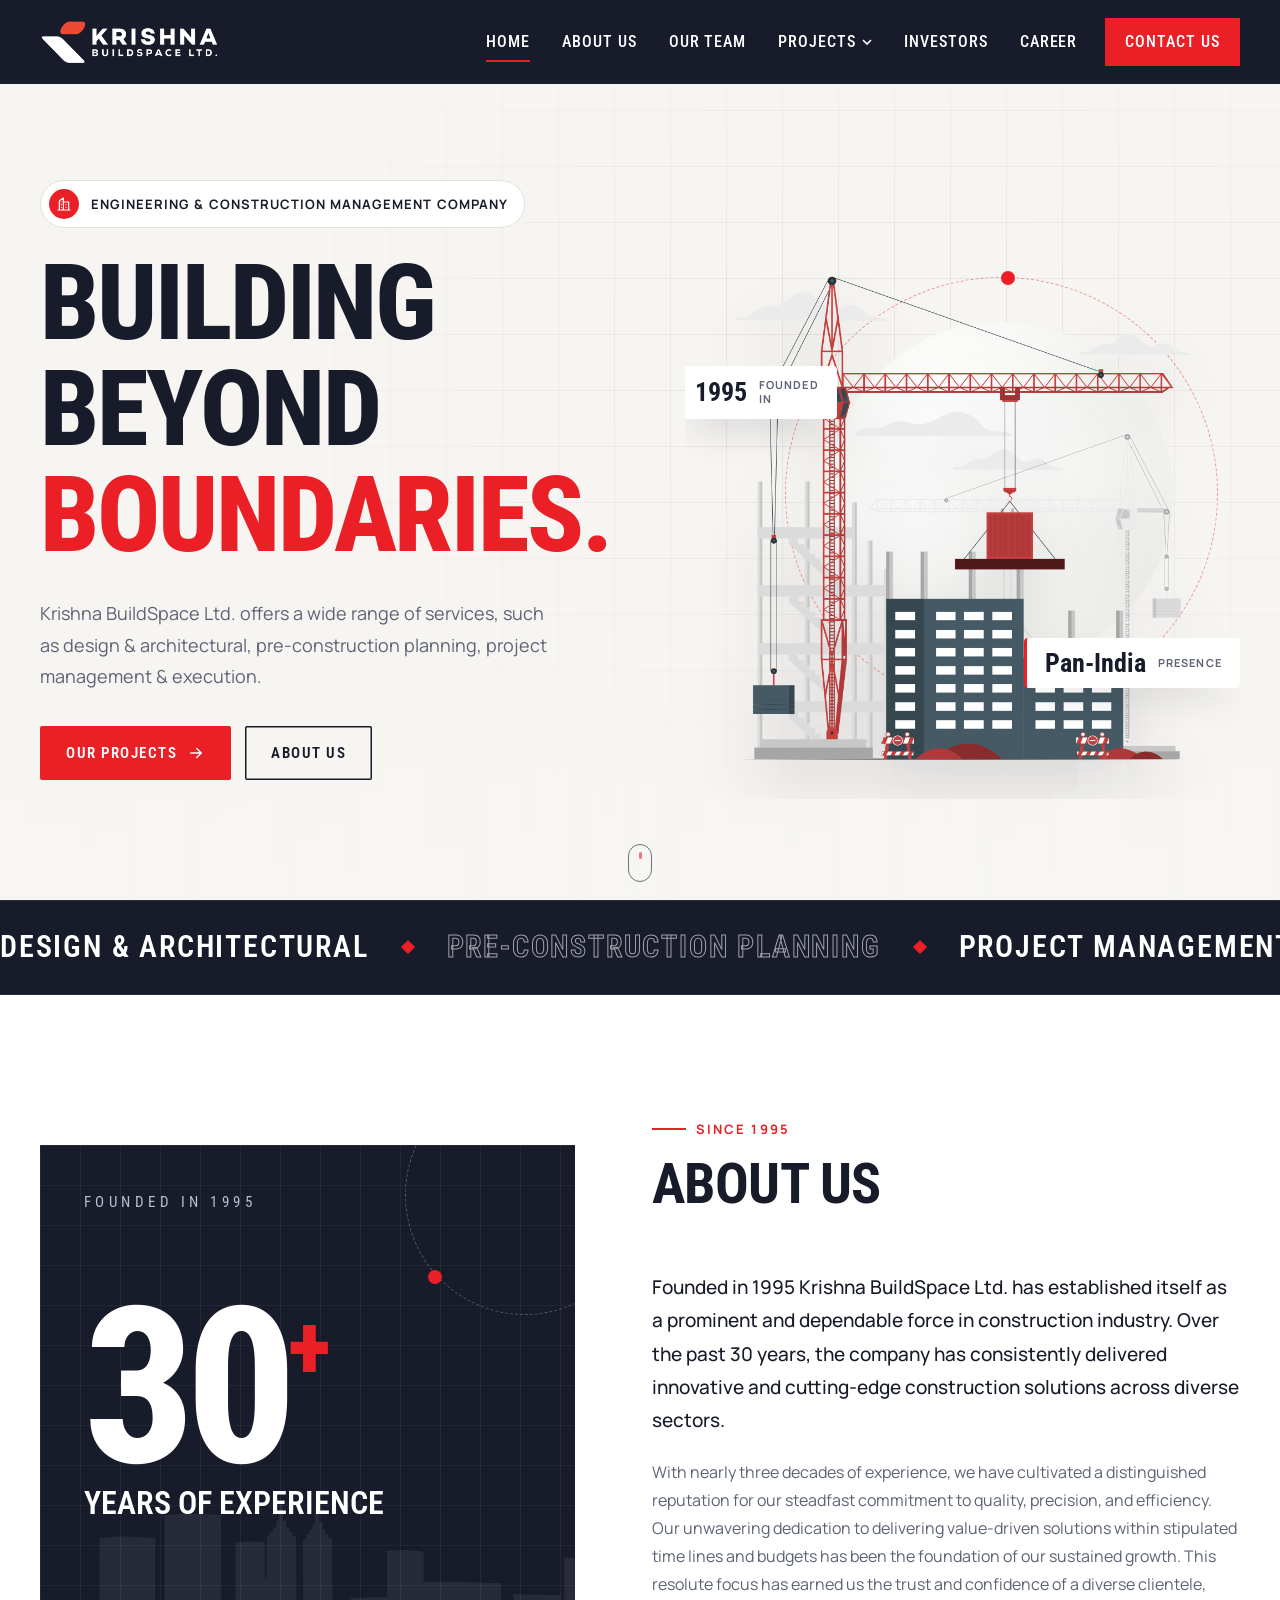
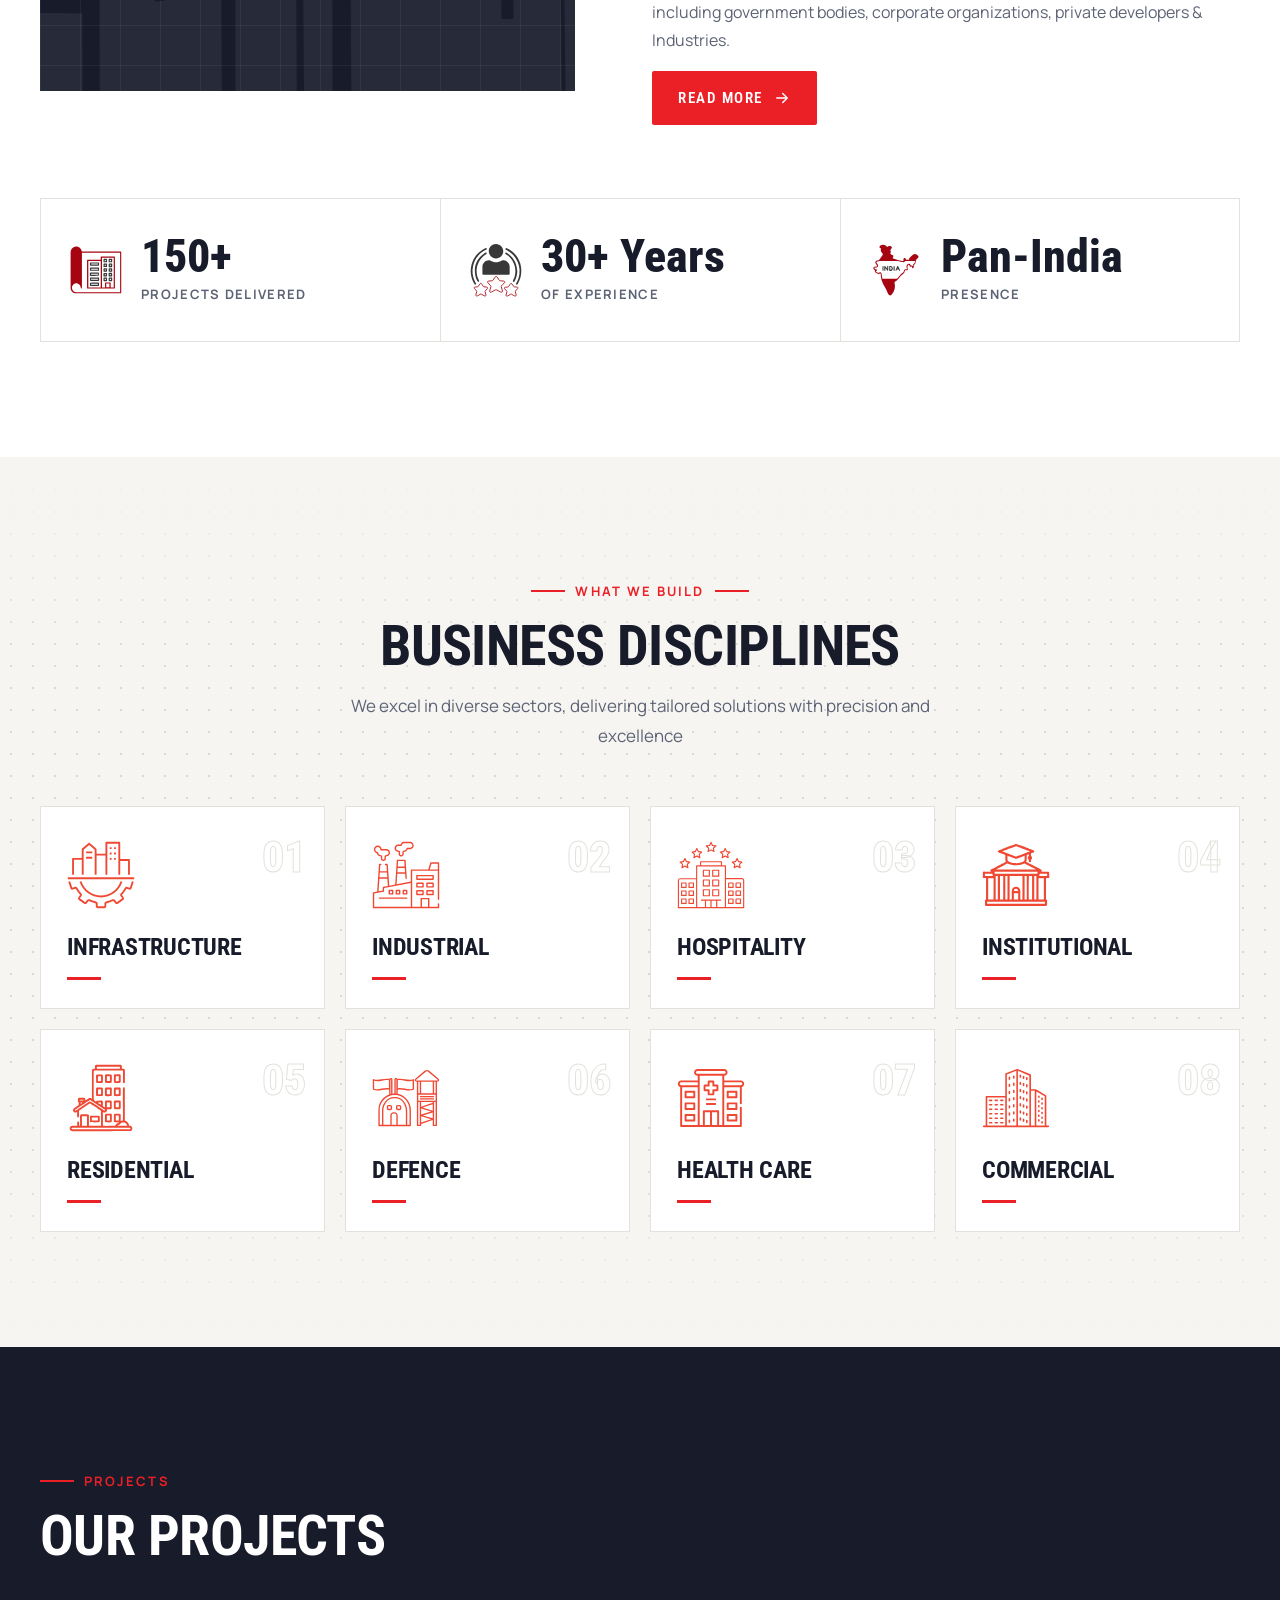
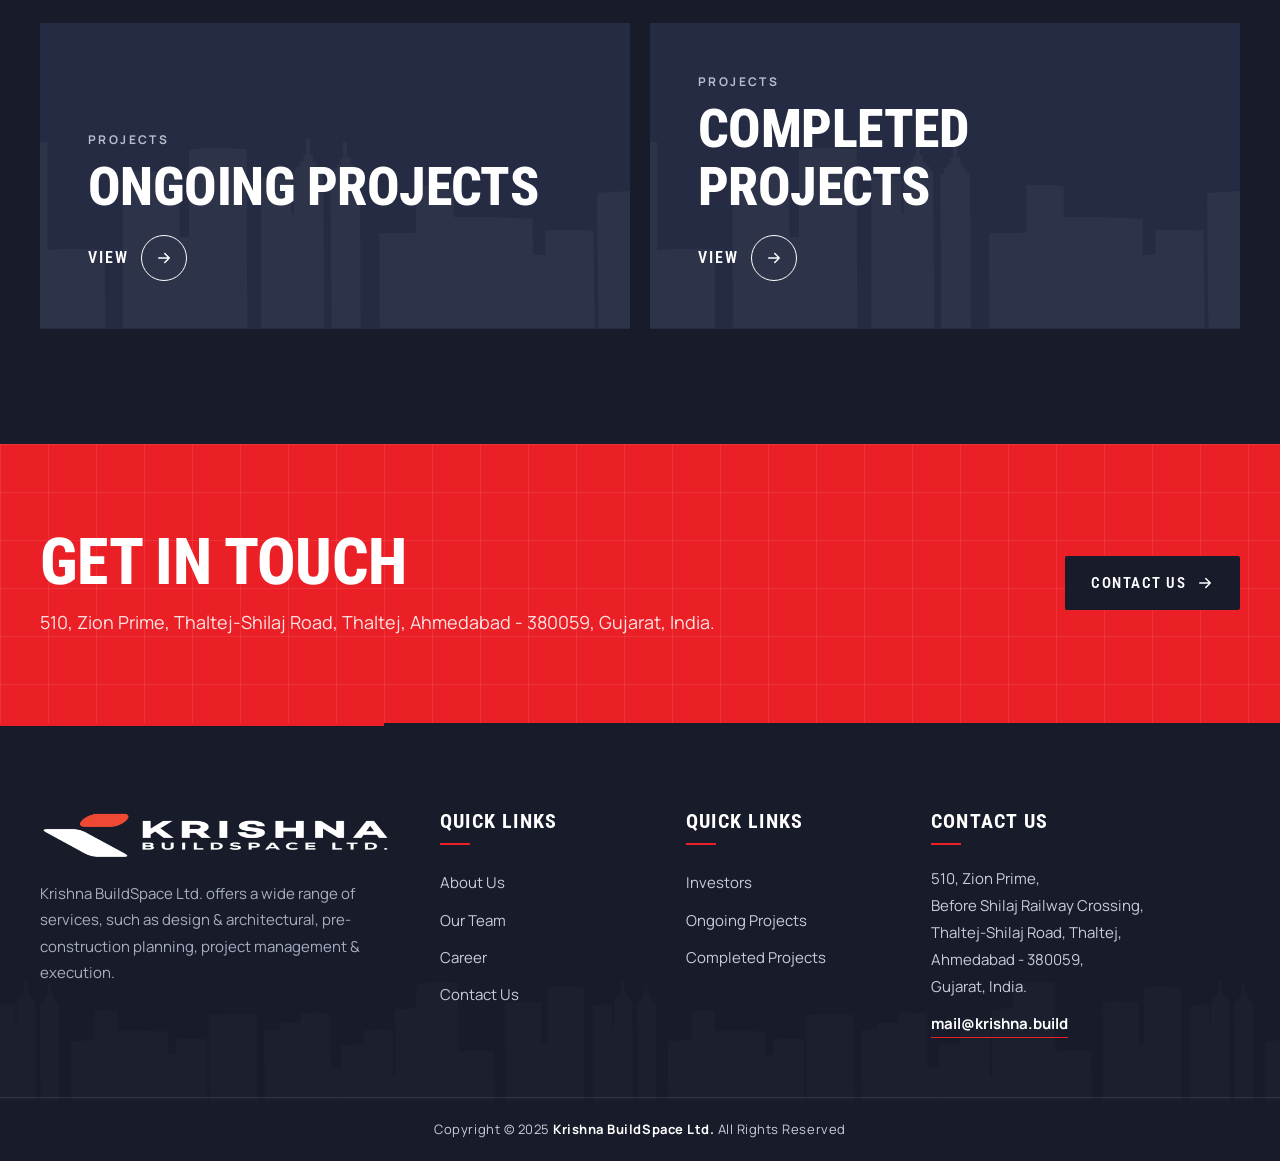
==== index.html @ 34df1fe8 "Rebuild Krishna BuildSpace site with enhanced, animated design Static rebuild of all eight pages of " ====
<!doctype html>
<html lang="en">
<head>
<meta charset="utf-8">
<meta name="viewport" content="width=device-width, initial-scale=1">
<title>Krishna BuildSpace Ltd.</title>
<meta name="author" content="Krishna BuildSpace Ltd. | Engineering &amp; Construction Management Company">
<meta name="keywords" content="Krishna BuildSpace Ltd. , Engineering &amp; Construction Management Company">
<meta name="description" content="Krishna BuildSpace Ltd. | Engineering &amp; Construction Management Company">
<meta name="robots" content="INDEX,FOLLOW">
<meta property="og:locale" content="en_US">
<meta property="og:type" content="website">
<meta property="og:title" content="Krishna BuildSpace Ltd.">
<meta property="og:description" content="Krishna BuildSpace Ltd. | Engineering &amp; Construction Management Company">
<meta property="og:site_name" content="Krishna BuildSpace Ltd.">
<meta name="theme-color" content="#171b2a">
<link rel="icon" type="image/png" href="assets/images/favicon.png">
<link rel="apple-touch-icon" href="assets/images/favicon.png">
<link rel="preconnect" href="https://fonts.googleapis.com">
<link rel="preconnect" href="https://fonts.gstatic.com" crossorigin>
<link rel="stylesheet" href="assets/css/site.css">
<noscript><style>[data-reveal]{opacity:1!important;transform:none!important;clip-path:none!important}.preloader{display:none}.hero h1 .w>span,.page-title h1 span{transform:none!important}.crumbs{opacity:1!important}.accordion-content{height:auto!important}.projects tbody tr{opacity:1!important;transform:none!important}</style></noscript>
</head>
<body>

<div class="preloader" aria-hidden="true"><div class="preloader__in"><img src="assets/images/logo-white.png" alt=""><div class="preloader__bar"><i></i></div></div></div>
<div class="page-veil" aria-hidden="true"></div>
<div class="scroll-bar" aria-hidden="true"></div>
<header class="header">
  <div class="wrap header__in">
    <a class="logo" href="index.html" aria-label="Krishna BuildSpace Ltd. — Home"><img src="assets/images/logo-white.png" alt="Krishna BuildSpace Ltd." width="351" height="90"></a>
    <nav aria-label="Main"><ul class="nav"><li class="is-active"><a href="index.html" aria-current="page">Home</a></li><li class=""><a href="about-us.html">About Us</a></li><li class=""><a href="our-team.html">Our Team</a></li><li class="has-sub"><button type="button" aria-haspopup="true">Projects <svg class="caret" viewBox="0 0 10 10" fill="none" stroke="currentColor" stroke-width="1.6" aria-hidden="true"><path d="M1 3l4 4 4-4"/></svg></button><ul class="sub"><li><a href="ongoing-projects.html">Ongoing Projects</a></li><li><a href="completed-projects.html">Completed Projects</a></li></ul></li><li class=""><a href="investors.html">Investors</a></li><li class=""><a href="career.html">Career</a></li><li class="nav-cta"><a href="contact-us.html">Contact us</a></li></ul></nav>
    <button class="burger" type="button" aria-label="Menu" aria-expanded="false"><i></i><i></i><i></i></button>
  </div>
</header>
<nav class="mobile-menu" aria-label="Mobile"><ul><li><a href="index.html" aria-current="page">Home</a></li><li><a href="about-us.html">About Us</a></li><li><a href="our-team.html">Our Team</a></li><li><a class="is-sub" href="ongoing-projects.html">Ongoing Projects</a></li><li><a class="is-sub" href="completed-projects.html">Completed Projects</a></li><li><a href="investors.html">Investors</a></li><li><a href="career.html">Career</a></li><li><a href="contact-us.html">Contact us</a></li></ul></nav>

<main>

<section class="hero">
  <div class="hero__grid" aria-hidden="true"></div>
  <div class="wrap hero__in">
    <div>
      <div class="hero__tag" data-reveal="up"><span><svg viewBox="0 0 24 24" fill="none" stroke="#fff" stroke-width="1.8" stroke-linecap="round" stroke-linejoin="round" aria-hidden="true"><path d="M3 21h18M5 21V7l6-4v18M11 9h8v12M8 9v.01M8 13v.01M8 17v.01M15 13v.01M15 17v.01"/></svg></span>Engineering &amp; Construction Management Company</div>
      <h1 data-split>Building Beyond <span class="accent">Boundaries.</span></h1>
      <p class="hero__text" data-reveal="up" style="--d:5">Krishna BuildSpace Ltd. offers a wide range of services, such as design &amp; architectural, pre-construction planning, project management &amp; execution.</p>
      <div class="hero__cta" data-reveal="up" style="--d:7">
        <a class="btn" href="ongoing-projects.html">Our Projects <svg class="arr" viewBox="0 0 24 24" fill="none" stroke="currentColor" stroke-width="2" stroke-linecap="round" stroke-linejoin="round" aria-hidden="true"><path d="M5 12h14M13 6l6 6-6 6"/></svg></a>
        <a class="btn btn--ghost" href="about-us.html">About Us</a>
      </div>
    </div>
    <div class="hero__art" data-reveal="zoom" style="--d:3">
      <div class="hero__disc" data-depth="-14" aria-hidden="true"></div>
      <div class="hero__ring" aria-hidden="true"></div>
      <img src="assets/images/img-slider.png" alt="Illustration of tower cranes constructing a building" width="2000" height="2000" data-depth="18">
      <div class="chip chip--a" data-depth="34"><b>1995</b><small>Founded<br>in</small></div>
      <div class="chip chip--b" data-depth="-26"><b>Pan-India</b><small>Presence</small></div>
    </div>
  </div>
  <div class="hero__sky" aria-hidden="true"></div>
  <span class="scroll-cue" aria-hidden="true"></span>
</section>

<div class="marquee" aria-hidden="true"><div class="marquee__track"><span>Design &amp; Architectural</span><span>Pre-Construction Planning</span><span>Project Management</span><span>Execution</span><span>Design &amp; Architectural</span><span>Pre-Construction Planning</span><span>Project Management</span><span>Execution</span><span>Design &amp; Architectural</span><span>Pre-Construction Planning</span><span>Project Management</span><span>Execution</span><span>Design &amp; Architectural</span><span>Pre-Construction Planning</span><span>Project Management</span><span>Execution</span></div></div>

<section class="sec sec--white">
  <div class="wrap">
    <div class="split">
      <div class="about-wrap" data-reveal="left">
        <div class="about-art">
          <span class="about-art__ring" aria-hidden="true"></span>
          <span class="about-art__est">Founded in 1995</span>
          <div>
            <div class="about-art__num"><span data-count="30">30</span><sup>+</sup></div>
            <div class="about-art__lbl">Years of Experience</div>
          </div>
        </div>
        <span class="about-corner" aria-hidden="true"></span>
      </div>
      <div>
        <div class="sec-head" data-reveal="up"><span class="eyebrow">Since 1995</span><h2 class="title">About Us</h2></div>
        <p class="lead" data-reveal="up">Founded in 1995 Krishna BuildSpace Ltd. has established itself as a prominent and dependable force in construction industry. Over the past 30 years, the company has consistently delivered innovative and cutting-edge construction solutions across diverse sectors.</p>
        <p data-reveal="up" style="--d:1">With nearly three decades of experience, we have cultivated a distinguished reputation for our steadfast commitment to quality, precision, and efficiency. Our unwavering dedication to delivering value-driven solutions within stipulated time lines and budgets has been the foundation of our sustained growth. This resolute focus has earned us the trust and confidence of a diverse clientele, including government bodies, corporate organizations, private developers &amp; Industries.</p>
        <div data-reveal="up" style="--d:2"><a class="btn" href="about-us.html">Read More <svg class="arr" viewBox="0 0 24 24" fill="none" stroke="currentColor" stroke-width="2" stroke-linecap="round" stroke-linejoin="round" aria-hidden="true"><path d="M5 12h14M13 6l6 6-6 6"/></svg></a></div>
      </div>
    </div>
    <div class="stats stats--3" data-stagger="up">
      <div class="stat"><img src="assets/images/icons/blueprint.svg" alt="" width="54" height="54"><div><b><span data-count="150">150</span>+</b><span>Projects Delivered</span></div></div>
      <div class="stat"><img src="assets/images/icons/experience.svg" alt="" width="54" height="54"><div><b><span data-count="30">30</span>+ Years</b><span>of Experience</span></div></div>
      <div class="stat"><img src="assets/images/icons/pan-india.svg" alt="" width="54" height="54"><div><b>Pan-India</b><span>Presence</span></div></div>
    </div>
  </div>
</section>

<section class="sec sec--dots">
  <div class="wrap">
    <div class="sec-head centered" data-reveal="up"><span class="eyebrow">What We Build</span><h2 class="title">Business Disciplines</h2><p class="subtitle">We excel in diverse sectors, delivering tailored solutions with precision and excellence</p></div>
    <div class="cards" data-stagger="up"><article class="card" data-tilt><span class="card__num">01</span><img class="card__icon" src="assets/images/icons/infrastructure.svg" alt="" width="68" height="68"><h3>Infrastructure</h3><span class="card__bar"></span></article><article class="card" data-tilt><span class="card__num">02</span><img class="card__icon" src="assets/images/icons/industrial.svg" alt="" width="68" height="68"><h3>Industrial</h3><span class="card__bar"></span></article><article class="card" data-tilt><span class="card__num">03</span><img class="card__icon" src="assets/images/icons/hospitality.svg" alt="" width="68" height="68"><h3>Hospitality</h3><span class="card__bar"></span></article><article class="card" data-tilt><span class="card__num">04</span><img class="card__icon" src="assets/images/icons/institutional.svg" alt="" width="68" height="68"><h3>Institutional</h3><span class="card__bar"></span></article><article class="card" data-tilt><span class="card__num">05</span><img class="card__icon" src="assets/images/icons/residential.svg" alt="" width="68" height="68"><h3>Residential</h3><span class="card__bar"></span></article><article class="card" data-tilt><span class="card__num">06</span><img class="card__icon" src="assets/images/icons/defense.svg" alt="" width="68" height="68"><h3>Defence</h3><span class="card__bar"></span></article><article class="card" data-tilt><span class="card__num">07</span><img class="card__icon" src="assets/images/icons/healthcare.svg" alt="" width="68" height="68"><h3>Health Care</h3><span class="card__bar"></span></article><article class="card" data-tilt><span class="card__num">08</span><img class="card__icon" src="assets/images/icons/commercial.svg" alt="" width="68" height="68"><h3>Commercial</h3><span class="card__bar"></span></article></div>
  </div>
</section>

<section class="sec sec--navy">
  <div class="wrap">
    <div class="sec-head" data-reveal="up"><span class="eyebrow">Projects</span><h2 class="title">Our Projects</h2></div>
    <div class="panels" data-stagger="up">
      <a class="panel" href="ongoing-projects.html"><small>Projects</small><h3>Ongoing Projects</h3><span class="panel__go">View <i><svg class="arr" viewBox="0 0 24 24" fill="none" stroke="currentColor" stroke-width="2" stroke-linecap="round" stroke-linejoin="round" aria-hidden="true"><path d="M5 12h14M13 6l6 6-6 6"/></svg></i></span></a>
      <a class="panel" href="completed-projects.html"><small>Projects</small><h3>Completed Projects</h3><span class="panel__go">View <i><svg class="arr" viewBox="0 0 24 24" fill="none" stroke="currentColor" stroke-width="2" stroke-linecap="round" stroke-linejoin="round" aria-hidden="true"><path d="M5 12h14M13 6l6 6-6 6"/></svg></i></span></a>
    </div>
  </div>
</section>

<section class="cta">
  <div class="wrap cta__in">
    <div data-reveal="left"><h2>Get in touch</h2><p>510, Zion Prime, Thaltej-Shilaj Road, Thaltej, Ahmedabad - 380059, Gujarat, India.</p></div>
    <div data-reveal="right"><a class="btn btn--light" href="contact-us.html">Contact us <svg class="arr" viewBox="0 0 24 24" fill="none" stroke="currentColor" stroke-width="2" stroke-linecap="round" stroke-linejoin="round" aria-hidden="true"><path d="M5 12h14M13 6l6 6-6 6"/></svg></a></div>
  </div>
</section>

</main>

<footer class="footer">
  <div class="footer__sky" aria-hidden="true"></div>
  <div class="wrap footer__in" data-stagger="up">
    <div>
      <img src="assets/images/logo-white.png" alt="Krishna BuildSpace Ltd." width="351" height="90">
      <p>Krishna BuildSpace Ltd. offers a wide range of services, such as design &amp; architectural, pre-construction planning, project management &amp; execution.</p>
    </div>
    <div>
      <h4>Quick Links</h4>
      <ul>
        <li><a href="about-us.html">About Us</a></li>
        <li><a href="our-team.html">Our Team</a></li>
        <li><a href="career.html">Career</a></li>
        <li><a href="contact-us.html">Contact Us</a></li>
      </ul>
    </div>
    <div>
      <h4>Quick Links</h4>
      <ul>
        <li><a href="investors.html">Investors</a></li>
        <li><a href="ongoing-projects.html">Ongoing Projects</a></li>
        <li><a href="completed-projects.html">Completed Projects</a></li>
      </ul>
    </div>
    <div>
      <h4>Contact Us</h4>
      <address>
        510, Zion Prime,<br>Before Shilaj Railway Crossing,<br>Thaltej-Shilaj Road, Thaltej,<br>Ahmedabad - 380059,<br>Gujarat, India.<br>
        <a href="mailto:mail@krishna.build">mail@krishna.build</a>
      </address>
    </div>
  </div>
  <div class="footer__bar"><div class="wrap">Copyright &copy; 2025 <b>Krishna BuildSpace Ltd.</b> All Rights Reserved</div></div>
</footer>
<button class="to-top" type="button" aria-label="Back to top">
  <svg class="ring" viewBox="0 0 50 50" aria-hidden="true"><circle cx="25" cy="25" r="23"/></svg>
  <svg class="ar" viewBox="0 0 24 24" fill="none" stroke="currentColor" stroke-width="2.2" stroke-linecap="round" stroke-linejoin="round" aria-hidden="true"><path d="M12 19V5M6 11l6-6 6 6"/></svg>
</button>
<script src="assets/js/site.js"></script>

</body>
</html>
---- assets/css/site.css ----
/* Krishna BuildSpace Ltd. — enhanced & animated site styles */
@import url("https://fonts.googleapis.com/css2?family=Manrope:wght@300..800&family=Roboto+Condensed:wght@400..800&display=swap");

:root {
  --red: #eb2027;
  --red-dark: #c8151b;
  --navy: #171b2a;
  --navy-2: #242b42;
  --paper: #f6f5f2;
  --white: #ffffff;
  --ink: #171b2a;
  --muted: #5d6375;
  --line: #e3e1db;
  --font-main: "Manrope", system-ui, sans-serif;
  --font-heading: "Roboto Condensed", "Arial Narrow", sans-serif;
  --ease: cubic-bezier(.2, .7, .1, 1);
  --wrap: 1200px;
  --header-h: 84px;
}

*, *::before, *::after { box-sizing: border-box; }
html { scroll-behavior: smooth; -webkit-text-size-adjust: 100%; }
body {
  margin: 0;
  font-family: var(--font-main);
  font-size: 16px;
  line-height: 1.75;
  color: var(--ink);
  background: var(--paper);
  overflow-x: hidden;
  -webkit-font-smoothing: antialiased;
}
img { max-width: 100%; height: auto; display: block; }
a { color: inherit; text-decoration: none; }
p { margin: 0 0 1.1em; color: var(--muted); }
h1, h2, h3, h4, h5 { font-family: var(--font-heading); line-height: 1.08; margin: 0; color: var(--ink); letter-spacing: -.01em; }
button { font: inherit; cursor: pointer; }
::selection { background: var(--red); color: #fff; }
:focus-visible { outline: 2px solid var(--red); outline-offset: 3px; }

.wrap { width: min(var(--wrap), 100% - 40px); margin-inline: auto; }
.sec { padding: clamp(64px, 9vw, 120px) 0; position: relative; }
.sec--white { background: var(--white); }
.sec--navy { background: var(--navy); color: #fff; }
.sec--navy h2, .sec--navy h3, .sec--navy h4 { color: #fff; }
.sec--navy p { color: #b9bed0; }
.sec--dots::before {
  content: ""; position: absolute; inset: 0; pointer-events: none;
  background-image: radial-gradient(rgba(23, 27, 42, .13) 1px, transparent 1.4px);
  background-size: 22px 22px;
  mask-image: linear-gradient(180deg, transparent, #000 25%, #000 75%, transparent);
  -webkit-mask-image: linear-gradient(180deg, transparent, #000 25%, #000 75%, transparent);
}
.sec > .wrap { position: relative; }

/* ---------- Titles ---------- */
.eyebrow {
  display: inline-flex; align-items: center; gap: 10px;
  font-size: 13px; font-weight: 700; letter-spacing: .16em; text-transform: uppercase; color: var(--red);
  margin-bottom: 14px;
}
.eyebrow::before { content: ""; width: 34px; height: 2px; background: var(--red); transform-origin: left; }
.is-in .eyebrow::before, .eyebrow.is-in::before { animation: grow-x .9s var(--ease) both; }
.title { font-size: clamp(34px, 4.6vw, 56px); font-weight: 700; text-transform: uppercase; }
.title em { font-style: normal; color: var(--red); }
.subtitle { max-width: 620px; font-size: 17px; margin-top: 14px; }
.sec-head { margin-bottom: clamp(32px, 5vw, 56px); }
.sec-head.centered { text-align: center; }
.sec-head.centered .subtitle { margin-inline: auto; }
.sec-head.centered .eyebrow::after { content: ""; width: 34px; height: 2px; background: var(--red); }

/* ---------- Buttons ---------- */
.btn, .theme-btn {
  --bg: var(--red); --fg: #fff;
  position: relative; display: inline-flex; align-items: center; gap: 10px;
  padding: 14px 26px; border: 0; border-radius: 2px;
  background: var(--bg); color: var(--fg);
  font-family: var(--font-heading); font-size: 15px; font-weight: 600; letter-spacing: .1em; text-transform: uppercase;
  overflow: hidden; isolation: isolate;
  transition: transform .35s var(--ease), box-shadow .35s var(--ease);
  will-change: transform;
}
.btn::before, .theme-btn::before {
  content: ""; position: absolute; inset: 0; z-index: -1; background: var(--navy);
  transform: translateY(101%); transition: transform .45s var(--ease);
}
.btn:hover::before, .theme-btn:hover::before { transform: translateY(0); }
.btn:hover, .theme-btn:hover { box-shadow: 0 14px 30px -14px rgba(23, 27, 42, .6); }
.btn .arr { width: 18px; height: 18px; transition: transform .35s var(--ease); }
.btn:hover .arr { transform: translateX(5px); }
.btn--ghost { --bg: transparent; --fg: var(--navy); box-shadow: inset 0 0 0 1.5px var(--navy); }
.btn--ghost:hover { color: #fff; }
.btn--light::before { background: #fff; }
.btn--light:hover { color: var(--navy); }
.btn[disabled] { opacity: .6; pointer-events: none; }

/* ---------- Preloader ---------- */
.preloader {
  position: fixed; inset: 0; z-index: 200; background: var(--navy);
  display: grid; place-items: center; transition: transform .8s var(--ease) .1s, visibility 0s 1s;
}
.preloader__in { text-align: center; }
.preloader img { width: 220px; margin: 0 auto 22px; animation: fade-up .7s var(--ease) both; }
.preloader__bar { width: 220px; height: 2px; background: rgba(255, 255, 255, .15); overflow: hidden; }
.preloader__bar i { display: block; height: 100%; background: var(--red); transform-origin: left; animation: load 1s var(--ease) both; }
.is-loaded .preloader { transform: translateY(-100%); visibility: hidden; }
@keyframes load { from { transform: scaleX(0); } to { transform: scaleX(1); } }

/* page leave */
.page-veil { position: fixed; inset: 0; z-index: 190; background: var(--navy); transform: translateY(100%); pointer-events: none; visibility: hidden; }
.is-leaving .page-veil { visibility: visible; transform: translateY(0); transition: transform .45s var(--ease); }

/* ---------- Header ---------- */
.scroll-bar { position: fixed; top: 0; left: 0; right: 0; height: 3px; z-index: 120; background: var(--red); transform: scaleX(0); transform-origin: left; }
.header {
  position: fixed; top: 0; left: 0; right: 0; z-index: 100; height: var(--header-h);
  background: var(--navy); color: #fff;
  transition: height .4s var(--ease), box-shadow .4s, background .4s;
}
.header.is-stuck { height: 66px; background: rgba(23, 27, 42, .92); backdrop-filter: blur(12px); -webkit-backdrop-filter: blur(12px); box-shadow: 0 12px 40px -18px rgba(0, 0, 0, .6); }
.header__in { height: 100%; display: flex; align-items: center; justify-content: space-between; gap: 24px; }
.logo img { height: 46px; width: auto; transition: height .4s var(--ease); }
.header.is-stuck .logo img { height: 38px; }
.nav { display: flex; align-items: center; gap: 4px; list-style: none; margin: 0; padding: 0; }
.nav > li { position: relative; }
.nav a, .nav button {
  display: flex; align-items: center; gap: 6px; padding: 10px 14px; background: none; border: 0; color: #fff;
  font-family: var(--font-heading); font-size: 16px; font-weight: 500; letter-spacing: .06em; text-transform: uppercase;
  position: relative;
}
.nav > li > a::after, .nav > li > button::after {
  content: ""; position: absolute; left: 14px; right: 14px; bottom: 4px; height: 2px; background: var(--red);
  transform: scaleX(0); transform-origin: right; transition: transform .4s var(--ease);
}
.nav > li > a:hover::after, .nav > li > button:hover::after, .nav > li.is-active > a::after, .nav > li.is-active > button::after, .nav > li:focus-within > button::after { transform: scaleX(1); transform-origin: left; }
.nav .caret { width: 10px; height: 10px; transition: transform .3s; }
.nav li:hover .caret { transform: rotate(180deg); }
.nav .sub {
  position: absolute; top: 100%; left: 0; min-width: 230px; list-style: none; margin: 0; padding: 8px;
  background: #fff; border-top: 3px solid var(--red); box-shadow: 0 24px 50px -20px rgba(0, 0, 0, .35);
  opacity: 0; visibility: hidden; transform: translateY(12px); transition: all .35s var(--ease);
}
.nav li:hover > .sub, .nav li:focus-within > .sub { opacity: 1; visibility: visible; transform: none; }
.nav .sub a { color: var(--navy); padding: 10px 14px; transition: background .25s, color .25s, padding .25s; }
.nav .sub a:hover { background: var(--paper); color: var(--red); padding-left: 20px; }
.nav .nav-cta > a { background: var(--red); margin-left: 10px; padding: 10px 20px; transition: background .3s; }
.nav .nav-cta > a::after { display: none; }
.nav .nav-cta > a:hover { background: #fff; color: var(--navy); }
.burger { display: none; width: 44px; height: 44px; background: none; border: 0; position: relative; }
.burger i { position: absolute; left: 10px; right: 10px; height: 2px; background: #fff; transition: transform .35s var(--ease), opacity .2s, top .35s var(--ease); }
.burger i:nth-child(1) { top: 14px; } .burger i:nth-child(2) { top: 21px; } .burger i:nth-child(3) { top: 28px; }
.menu-open .burger i:nth-child(1) { top: 21px; transform: rotate(45deg); }
.menu-open .burger i:nth-child(2) { opacity: 0; }
.menu-open .burger i:nth-child(3) { top: 21px; transform: rotate(-45deg); }

.mobile-menu {
  position: fixed; inset: 0; z-index: 95; background: var(--navy); color: #fff; padding: calc(var(--header-h) + 24px) 28px 32px;
  clip-path: circle(0 at calc(100% - 42px) 42px); transition: clip-path .7s var(--ease); overflow-y: auto; visibility: hidden;
}
.menu-open .mobile-menu { clip-path: circle(150% at calc(100% - 42px) 42px); visibility: visible; }
.mobile-menu ul { list-style: none; margin: 0; padding: 0; }
.mobile-menu li { border-bottom: 1px solid rgba(255, 255, 255, .1); opacity: 0; transform: translateY(18px); transition: opacity .5s var(--ease), transform .5s var(--ease); transition-delay: calc(.15s + var(--i, 0) * .05s); }
.menu-open .mobile-menu li { opacity: 1; transform: none; }
.mobile-menu a { display: block; padding: 14px 0; font-family: var(--font-heading); font-size: 26px; font-weight: 600; text-transform: uppercase; letter-spacing: .03em; }
.mobile-menu a.is-sub { font-size: 19px; padding-left: 18px; color: #b9bed0; }
.mobile-menu a[aria-current] { color: var(--red); }

/* ---------- Hero ---------- */
.hero {
  position: relative; padding: calc(var(--header-h) + clamp(40px, 6vw, 80px)) 0 0; min-height: min(100vh, 900px);
  background: var(--paper); overflow: hidden; display: flex; flex-direction: column;
}
.hero__grid {
  position: absolute; inset: -2px; pointer-events: none;
  background-image: linear-gradient(rgba(23, 27, 42, .06) 1px, transparent 1px), linear-gradient(90deg, rgba(23, 27, 42, .06) 1px, transparent 1px);
  background-size: 56px 56px;
  mask-image: radial-gradient(ellipse 80% 70% at 70% 40%, #000 20%, transparent 75%);
  -webkit-mask-image: radial-gradient(ellipse 80% 70% at 70% 40%, #000 20%, transparent 75%);
  animation: grid-drift 28s linear infinite;
}
@keyframes grid-drift { to { background-position: 56px 56px; } }
.hero__in { position: relative; display: grid; grid-template-columns: 1.05fr .95fr; align-items: center; gap: 32px; flex: 1; }
.hero__tag {
  display: inline-flex; align-items: center; gap: 12px; padding: 8px 16px 8px 8px; background: #fff; border: 1px solid var(--line); border-radius: 40px;
  font-size: 13px; font-weight: 700; letter-spacing: .08em; text-transform: uppercase; color: var(--navy); margin-bottom: 26px;
}
.hero__tag span { width: 30px; height: 30px; border-radius: 50%; background: var(--red); display: grid; place-items: center; flex: none; }
.hero__tag svg { width: 16px; height: 16px; }
.hero h1 { font-size: clamp(52px, 8.2vw, 112px); font-weight: 800; text-transform: uppercase; line-height: .95; letter-spacing: -.02em; }
.hero h1 .w { display: inline-block; overflow: hidden; vertical-align: top; padding-bottom: .06em; }
.hero h1 .w > span { display: inline-block; transform: translateY(110%); }
.is-loaded .hero h1 .w > span { animation: word-up 1s var(--ease) both; animation-delay: calc(.25s + var(--i) * .12s); }
.hero h1 .accent { color: var(--red); position: relative; }
@keyframes word-up { to { transform: none; } }
.hero__text { max-width: 520px; font-size: 18px; margin: 26px 0 34px; }
.hero__cta { display: flex; flex-wrap: wrap; gap: 14px; }
.hero__art { position: relative; align-self: end; }
.hero__art img { position: relative; width: 100%; max-width: 620px; margin-left: auto; filter: drop-shadow(0 30px 30px rgba(23, 27, 42, .12)); }
.hero__ring { position: absolute; width: 78%; aspect-ratio: 1; right: 4%; top: 6%; border-radius: 50%; border: 1.5px dashed rgba(235, 32, 39, .45); animation: spin 60s linear infinite; }
.hero__ring::before { content: ""; position: absolute; top: -7px; left: 50%; width: 14px; height: 14px; background: var(--red); border-radius: 50%; }
.hero__disc { position: absolute; width: 62%; aspect-ratio: 1; right: 12%; top: 14%; border-radius: 50%; background: radial-gradient(circle at 30% 30%, #fff, #ecebe6); }
.chip {
  position: absolute; display: flex; align-items: center; gap: 12px; padding: 12px 18px; background: #fff; border-radius: 4px;
  box-shadow: 0 20px 40px -20px rgba(23, 27, 42, .35); border-left: 3px solid var(--red); z-index: 2;
}
.chip b { font-family: var(--font-heading); font-size: 26px; line-height: 1; color: var(--navy); }
.chip small { font-size: 11px; font-weight: 700; letter-spacing: .1em; text-transform: uppercase; color: var(--muted); line-height: 1.3; }
.chip--a { left: -2%; top: 22%; animation: float 6s ease-in-out infinite; }
.chip--b { right: 0; bottom: 20%; animation: float 7s ease-in-out -2s infinite; }
.hero__sky { position: relative; height: clamp(70px, 11vw, 150px); margin-top: -40px; background: url(../images/bg-slider.png) repeat-x bottom / auto 100%; opacity: .5; animation: sky-pan 90s linear infinite; pointer-events: none; }
@keyframes sky-pan { to { background-position-x: -1846px; } }
.scroll-cue { position: absolute; left: 50%; bottom: 18px; width: 24px; height: 38px; margin-left: -12px; border: 1.5px solid var(--navy); border-radius: 14px; z-index: 3; opacity: .6; }
.scroll-cue::after { content: ""; position: absolute; left: 50%; top: 7px; width: 3px; height: 7px; margin-left: -1.5px; background: var(--red); border-radius: 2px; animation: cue 1.8s var(--ease) infinite; }
@keyframes cue { 0% { transform: translateY(0); opacity: 1; } 80%, 100% { transform: translateY(14px); opacity: 0; } }

/* ---------- Marquee ---------- */
.marquee { background: var(--navy); color: #fff; overflow: hidden; padding: 20px 0; border-block: 1px solid rgba(255, 255, 255, .08); }
.marquee__track { display: flex; width: max-content; animation: marquee 34s linear infinite; }
.marquee:hover .marquee__track { animation-play-state: paused; }
.marquee span { display: inline-flex; align-items: center; gap: 34px; padding-right: 34px; font-family: var(--font-heading); font-size: clamp(20px, 2.4vw, 30px); font-weight: 600; text-transform: uppercase; letter-spacing: .06em; white-space: nowrap; }
.marquee span::after { content: ""; width: 10px; height: 10px; background: var(--red); transform: rotate(45deg); }
.marquee span:nth-child(even) { color: transparent; -webkit-text-stroke: 1px rgba(255, 255, 255, .6); }
@keyframes marquee { to { transform: translateX(-50%); } }

/* ---------- About (home) ---------- */
.split { display: grid; grid-template-columns: 1fr 1.1fr; gap: clamp(32px, 6vw, 88px); align-items: center; }
.about-art { position: relative; aspect-ratio: 1 / 1.02; background: var(--navy); color: #fff; overflow: hidden; display: flex; flex-direction: column; justify-content: space-between; padding: clamp(24px, 3.4vw, 44px); }
.about-art::before { content: ""; position: absolute; inset: 0; background-image: linear-gradient(rgba(255, 255, 255, .05) 1px, transparent 1px), linear-gradient(90deg, rgba(255, 255, 255, .05) 1px, transparent 1px); background-size: 40px 40px; }
.about-art::after { content: ""; position: absolute; left: 0; right: 0; bottom: 0; height: 34%; background: url(../images/bg-slider.png) repeat-x bottom / auto 100%; opacity: .28; filter: brightness(3) grayscale(1); animation: sky-pan 120s linear infinite; }
.about-art > * { position: relative; z-index: 1; }
.about-art__est { font-family: var(--font-heading); font-size: 15px; letter-spacing: .3em; text-transform: uppercase; color: #b9bed0; }
.about-art__num { font-family: var(--font-heading); font-weight: 800; font-size: clamp(120px, 17vw, 230px); line-height: .8; letter-spacing: -.04em; }
.about-art__num sup { font-size: .42em; color: var(--red); vertical-align: top; position: relative; top: .1em; }
.about-art__lbl { font-family: var(--font-heading); font-size: clamp(22px, 2.6vw, 32px); font-weight: 600; text-transform: uppercase; margin-bottom: 26%; }
.about-art__ring { position: absolute; right: -70px; top: -70px; width: 240px; height: 240px; border: 1.5px dashed rgba(255, 255, 255, .28); border-radius: 50%; animation: spin 40s linear infinite; z-index: 0; }
.about-art__ring::before { content: ""; position: absolute; left: 22px; bottom: 30px; width: 14px; height: 14px; border-radius: 50%; background: var(--red); }
.about-corner { position: absolute; left: -14px; bottom: -14px; width: 120px; height: 120px; border-left: 4px solid var(--red); border-bottom: 4px solid var(--red); z-index: -1; }
.about-wrap { position: relative; }
.lead { font-size: 19px; color: var(--ink); font-weight: 500; }

/* ---------- Stats ---------- */
.stats { display: grid; grid-template-columns: repeat(4, 1fr); border: 1px solid var(--line); background: #fff; margin-top: clamp(40px, 6vw, 72px); }
.stats--3 { grid-template-columns: repeat(3, 1fr); }
.stat { position: relative; padding: 34px 28px; display: flex; align-items: center; gap: 18px; overflow: hidden; }
.stat + .stat { border-left: 1px solid var(--line); }
.stat::after { content: ""; position: absolute; left: 0; bottom: 0; height: 3px; width: 100%; background: var(--red); transform: scaleX(0); transform-origin: left; transition: transform .6s var(--ease); }
.stat:hover::after { transform: scaleX(1); }
.stat img { width: 54px; height: 54px; flex: none; transition: transform .6s var(--ease); }
.stat:hover img { transform: translateY(-4px) rotate(-6deg); }
.stat b { display: block; font-family: var(--font-heading); font-size: clamp(34px, 3.6vw, 46px); font-weight: 800; line-height: 1; color: var(--navy); }
.stat div > span { font-size: 13px; font-weight: 700; letter-spacing: .1em; text-transform: uppercase; color: var(--muted); }

/* ---------- Discipline cards ---------- */
.cards { display: grid; grid-template-columns: repeat(4, 1fr); gap: 20px; }
.card {
  position: relative; background: #fff; border: 1px solid var(--line); padding: 34px 26px 28px; overflow: hidden; isolation: isolate;
  transition: transform .5s var(--ease), box-shadow .5s var(--ease), border-color .5s; transform-style: preserve-3d;
}
.card::before { content: ""; position: absolute; inset: 0; z-index: -1; background: var(--navy); transform: translateY(101%); transition: transform .55s var(--ease); }
.card::after { content: ""; position: absolute; inset: 0; z-index: -1; opacity: 0; transition: opacity .4s; background: radial-gradient(260px circle at var(--mx, 50%) var(--my, 50%), rgba(235, 32, 39, .35), transparent 70%); }
.card:hover { box-shadow: 0 30px 50px -30px rgba(23, 27, 42, .6); border-color: var(--navy); }
.card:hover::before { transform: none; }
.card:hover::after { opacity: 1; }
.card__num { position: absolute; right: 18px; top: 12px; font-family: var(--font-heading); font-size: 44px; font-weight: 800; color: transparent; -webkit-text-stroke: 1px var(--line); transition: -webkit-text-stroke-color .4s; }
.card:hover .card__num { -webkit-text-stroke-color: rgba(255, 255, 255, .25); }
.card__icon { width: 68px; height: 68px; margin-bottom: 26px; transition: transform .6s var(--ease), filter .4s; }
.card:hover .card__icon { transform: translateY(-6px) scale(1.06); filter: brightness(0) invert(1); }
.card h3 { font-size: 24px; font-weight: 700; text-transform: uppercase; transition: color .4s; }
.card:hover h3 { color: #fff; }
.card__bar { display: block; width: 34px; height: 3px; background: var(--red); margin-top: 16px; transition: width .5s var(--ease); }
.card:hover .card__bar { width: 100%; }

/* ---------- Project panels (home) ---------- */
.panels { display: grid; grid-template-columns: 1fr 1fr; gap: 20px; }
.panel { position: relative; min-height: 300px; padding: clamp(28px, 4vw, 48px); background: var(--navy-2); color: #fff; overflow: hidden; display: flex; flex-direction: column; justify-content: flex-end; isolation: isolate; }
.panel::before { content: ""; position: absolute; inset: 0; z-index: -1; background: url(../images/bg-slider.png) repeat-x bottom / auto 62%; opacity: .16; filter: brightness(4) grayscale(1); transition: transform 1.2s var(--ease), opacity .6s; }
.panel::after { content: ""; position: absolute; inset: 0; z-index: -1; background: var(--red); transform: scaleY(0); transform-origin: bottom; transition: transform .6s var(--ease); mix-blend-mode: multiply; }
.panel:hover::before { transform: scale(1.08) translateX(-3%); opacity: .3; }
.panel:hover::after { transform: scaleY(1); }
.panel small { font-size: 12px; font-weight: 700; letter-spacing: .2em; text-transform: uppercase; color: #b9bed0; }
.panel h3 { font-size: clamp(34px, 4.4vw, 54px); font-weight: 800; text-transform: uppercase; color: #fff; margin: 8px 0 18px; }
.panel__go { display: inline-flex; align-items: center; gap: 12px; font-family: var(--font-heading); font-weight: 600; letter-spacing: .12em; text-transform: uppercase; }
.panel__go i { width: 46px; height: 46px; border: 1.5px solid #fff; border-radius: 50%; display: grid; place-items: center; transition: background .4s, transform .5s var(--ease); }
.panel__go svg { width: 18px; height: 18px; transition: transform .5s var(--ease); }
.panel:hover .panel__go i { background: #fff; color: var(--navy); transform: translateX(8px); }
.panel:hover .panel__go svg { transform: rotate(-45deg); }

/* ---------- CTA band ---------- */
.cta { background: var(--red); color: #fff; padding: clamp(48px, 7vw, 84px) 0; position: relative; overflow: hidden; }
.cta::before { content: ""; position: absolute; inset: 0; background-image: linear-gradient(rgba(255, 255, 255, .08) 1px, transparent 1px), linear-gradient(90deg, rgba(255, 255, 255, .08) 1px, transparent 1px); background-size: 48px 48px; animation: grid-drift 20s linear infinite; }
.cta__in { position: relative; display: flex; align-items: center; justify-content: space-between; gap: 28px; flex-wrap: wrap; }
.cta h2 { color: #fff; font-size: clamp(34px, 5vw, 64px); font-weight: 800; text-transform: uppercase; }
.cta p { color: rgba(255, 255, 255, .88); margin: 10px 0 0; font-size: 18px; }
.cta .btn { --bg: var(--navy); }

/* ---------- Page title ---------- */
.page-title { position: relative; padding: calc(var(--header-h) + clamp(48px, 7vw, 92px)) 0 clamp(48px, 7vw, 92px); background: var(--navy-2); color: #fff; overflow: hidden; }
.page-title__bg { position: absolute; inset: -10% 0; background: url(../images/bg-page-title.jpg) center bottom / cover; opacity: .22; will-change: transform; }
.page-title::after { content: ""; position: absolute; inset: 0; background: linear-gradient(90deg, rgba(23, 27, 42, .95), rgba(23, 27, 42, .45)); }
.page-title .wrap { position: relative; z-index: 1; }
.page-title h1 { color: #fff; font-size: clamp(46px, 7vw, 92px); font-weight: 800; text-transform: uppercase; overflow: hidden; }
.page-title h1 span { display: inline-block; transform: translateY(105%); }
.is-loaded .page-title h1 span { animation: word-up .9s var(--ease) .2s both; }
.crumbs { display: flex; gap: 10px; align-items: center; margin-top: 16px; font-size: 13px; font-weight: 700; letter-spacing: .14em; text-transform: uppercase; color: #b9bed0; opacity: 0; }
.is-loaded .crumbs { animation: fade-up .8s var(--ease) .5s both; }
.crumbs a:hover { color: #fff; }
.crumbs i { width: 6px; height: 6px; background: var(--red); transform: rotate(45deg); }
.page-title__line { position: absolute; left: 0; bottom: 0; height: 4px; width: 100%; background: var(--red); z-index: 2; transform: scaleX(0); transform-origin: left; }
.is-loaded .page-title__line { animation: grow-x 1.2s var(--ease) .3s both; }

/* ---------- About page ---------- */
.why { display: grid; grid-template-columns: .9fr 1.1fr; gap: clamp(28px, 5vw, 72px); align-items: center; }
.why__art { position: relative; padding: 8% 6%; }
.why__art::before { content: ""; position: absolute; inset: 0 12% 0 0; background: var(--paper); border: 1px solid var(--line); }
.why__art::after { content: ""; position: absolute; right: 4%; top: -18px; width: 120px; height: 120px; background-image: radial-gradient(var(--red) 1.5px, transparent 2px); background-size: 14px 14px; opacity: .6; }
.why__art img { position: relative; width: 100%; animation: float 7s ease-in-out infinite; }
.tabs { display: grid; gap: 12px; }
.tab { background: #fff; border: 1px solid var(--line); transition: border-color .4s, box-shadow .4s; }
.tab.is-open { border-color: var(--navy); box-shadow: 0 24px 40px -30px rgba(23, 27, 42, .5); }
.tab__btn { width: 100%; display: flex; align-items: center; gap: 16px; padding: 20px 22px; background: none; border: 0; text-align: left; font-family: var(--font-heading); font-size: 22px; font-weight: 700; text-transform: uppercase; color: var(--navy); }
.tab__btn b { font-size: 14px; color: var(--red); letter-spacing: .1em; }
.tab__btn i { margin-left: auto; position: relative; width: 16px; height: 16px; flex: none; }
.tab__btn i::before, .tab__btn i::after { content: ""; position: absolute; left: 0; right: 0; top: 7px; height: 2px; background: currentColor; transition: transform .4s var(--ease); }
.tab__btn i::after { transform: rotate(90deg); }
.tab.is-open .tab__btn i::after { transform: rotate(0); }
.tab__body { display: grid; grid-template-rows: 0fr; transition: grid-template-rows .5s var(--ease); }
.tab.is-open .tab__body { grid-template-rows: 1fr; }
.tab__body > div { overflow: hidden; }
.tab__body p { padding: 0 22px 22px 22px; margin: 0; }

.aspects { display: grid; grid-template-columns: repeat(3, 1fr); gap: 20px; }
.aspect { position: relative; padding: 36px 30px; border: 1px solid rgba(255, 255, 255, .12); background: rgba(255, 255, 255, .03); overflow: hidden; transition: transform .5s var(--ease), background .5s, border-color .5s; }
.aspect:hover { transform: translateY(-8px); background: rgba(255, 255, 255, .06); border-color: var(--red); }
.aspect::before { content: ""; position: absolute; left: 0; top: 0; width: 100%; height: 3px; background: var(--red); transform: scaleX(0); transform-origin: left; transition: transform .6s var(--ease); }
.aspect:hover::before { transform: scaleX(1); }
.aspect__icon { width: 62px; height: 62px; margin-bottom: 22px; filter: brightness(0) invert(1); }
.aspect h3 { font-size: 30px; font-weight: 700; text-transform: uppercase; margin-bottom: 18px; }
.aspect h3 small { display: block; font-size: 14px; letter-spacing: .24em; color: var(--red); font-weight: 600; margin-bottom: 4px; }
.aspect ul { list-style: none; margin: 0; padding: 0; }
.aspect li { display: flex; align-items: center; gap: 12px; padding: 9px 0; border-top: 1px solid rgba(255, 255, 255, .1); color: #d6d9e4; font-weight: 500; transition: padding .3s var(--ease), color .3s; }
.aspect li::before { content: ""; width: 7px; height: 7px; background: var(--red); transform: rotate(45deg); flex: none; }
.aspect li:hover { padding-left: 8px; color: #fff; }

.mv { display: grid; grid-template-columns: 1fr 1fr; gap: 20px; margin-top: 40px; }
.mv__card { position: relative; background: #fff; border: 1px solid var(--line); padding: 38px 32px; overflow: hidden; transition: transform .5s var(--ease), box-shadow .5s; }
.mv__card:hover { transform: translateY(-6px); box-shadow: 0 30px 50px -34px rgba(23, 27, 42, .55); }
.mv__card::after { content: attr(data-word); position: absolute; right: -8px; bottom: -34px; font-family: var(--font-heading); font-weight: 800; font-size: 130px; line-height: 1; text-transform: uppercase; color: transparent; -webkit-text-stroke: 1px var(--line); pointer-events: none; }
.mv__card img { width: 60px; height: 60px; margin-bottom: 20px; }
.mv__card h3 { font-size: 30px; text-transform: uppercase; margin-bottom: 12px; }
.mv__card p { position: relative; z-index: 1; margin: 0; }

.safety { display: grid; grid-template-columns: repeat(3, 1fr); gap: 20px; counter-reset: s; }
.safety__item { position: relative; background: #fff; border: 1px solid var(--line); padding: 30px 28px; counter-increment: s; transition: transform .5s var(--ease), border-color .4s, box-shadow .5s; }
.safety__item:hover { transform: translateY(-6px); border-color: var(--red); box-shadow: 0 26px 44px -32px rgba(235, 32, 39, .7); }
.safety__icon { width: 52px; height: 52px; border-radius: 50%; background: var(--navy); color: #fff; display: grid; place-items: center; margin-bottom: 20px; transition: background .4s, transform .6s var(--ease); }
.safety__item:hover .safety__icon { background: var(--red); transform: rotate(360deg); }
.safety__icon svg { width: 24px; height: 24px; }
.safety__item::after { content: "0" counter(s); position: absolute; right: 22px; top: 18px; font-family: var(--font-heading); font-size: 34px; font-weight: 800; color: transparent; -webkit-text-stroke: 1px var(--line); }
.safety__item h3 { font-size: 23px; text-transform: uppercase; margin-bottom: 8px; }
.safety__item p { margin: 0; font-size: 15px; }

/* ---------- Team ---------- */
.team { display: grid; grid-template-columns: repeat(2, 1fr); gap: 24px; }
.member { display: grid; grid-template-columns: 220px 1fr; background: #fff; border: 1px solid var(--line); overflow: hidden; transition: box-shadow .5s, transform .5s var(--ease), border-color .5s; }
.member:hover { box-shadow: 0 34px 60px -40px rgba(23, 27, 42, .6); transform: translateY(-6px); border-color: var(--navy); }
.member__photo { position: relative; overflow: hidden; background: var(--navy); }
.member__photo img { width: 100%; height: 100%; object-fit: cover; filter: grayscale(.9); transition: transform 1s var(--ease), filter .6s; }
.member:hover .member__photo img { transform: scale(1.07); filter: none; }
.member__photo::after { content: ""; position: absolute; left: 0; bottom: 0; width: 100%; height: 5px; background: var(--red); transform: scaleX(0); transform-origin: left; transition: transform .6s var(--ease); }
.member:hover .member__photo::after { transform: scaleX(1); }
.member__body { padding: 28px 26px; }
.member h3 { font-size: 27px; text-transform: uppercase; }
.member__role { display: block; font-size: 12px; font-weight: 800; letter-spacing: .14em; text-transform: uppercase; color: var(--red); margin: 6px 0 14px; }
.member p { margin: 0; font-size: 15px; }
.board { display: grid; grid-template-columns: repeat(4, 1fr); gap: 16px; }
.board__item { position: relative; padding: 26px 22px; border: 1px solid rgba(255, 255, 255, .13); overflow: hidden; isolation: isolate; transition: border-color .4s, transform .5s var(--ease); }
.board__item::before { content: ""; position: absolute; inset: 0; z-index: -1; background: var(--red); transform: translateX(-101%); transition: transform .5s var(--ease); }
.board__item:hover { transform: translateY(-4px); border-color: var(--red); }
.board__item:hover::before { transform: none; }
.board__item b { display: block; font-family: var(--font-heading); font-size: 22px; font-weight: 700; text-transform: uppercase; color: #fff; line-height: 1.15; }
.board__item span { font-size: 12px; font-weight: 700; letter-spacing: .12em; text-transform: uppercase; color: #b9bed0; transition: color .3s; }
.board__item:hover span { color: #fff; }
.board__item i { display: block; font-style: normal; font-family: var(--font-heading); font-size: 13px; letter-spacing: .2em; color: var(--red); margin-bottom: 14px; transition: color .3s; }
.board__item:hover i { color: #fff; }

/* ---------- Projects table ---------- */
.tools { display: flex; flex-wrap: wrap; align-items: center; gap: 14px; margin-bottom: 22px; }
.search { position: relative; flex: 1 1 260px; max-width: 380px; }
.search input { width: 100%; padding: 13px 16px 13px 44px; border: 1px solid var(--line); background: #fff; font: inherit; color: var(--ink); border-radius: 2px; transition: border-color .3s, box-shadow .3s; }
.search input:focus { outline: none; border-color: var(--navy); box-shadow: 0 0 0 4px rgba(23, 27, 42, .08); }
.search svg { position: absolute; left: 14px; top: 50%; width: 18px; height: 18px; margin-top: -9px; color: var(--muted); }
.chips { display: flex; flex-wrap: wrap; gap: 8px; }
.chips button { padding: 8px 14px; border: 1px solid var(--line); background: #fff; border-radius: 40px; font-size: 13px; font-weight: 700; color: var(--muted); transition: all .3s var(--ease); }
.chips button:hover { border-color: var(--navy); color: var(--navy); transform: translateY(-2px); }
.chips button.is-on { background: var(--navy); border-color: var(--navy); color: #fff; }
.count { margin-left: auto; font-size: 13px; font-weight: 700; letter-spacing: .1em; text-transform: uppercase; color: var(--muted); }
.count b { color: var(--red); font-size: 16px; }
.table-wrap { background: #fff; border: 1px solid var(--line); overflow-x: auto; }
table.projects { width: 100%; border-collapse: collapse; font-size: 14.5px; line-height: 1.55; }
.projects th { position: sticky; top: 0; background: var(--navy); color: #fff; font-family: var(--font-heading); font-size: 14px; font-weight: 600; letter-spacing: .06em; text-transform: uppercase; text-align: left; padding: 16px 14px; vertical-align: bottom; }
.projects td { padding: 16px 14px; border-top: 1px solid var(--line); vertical-align: top; color: #3a4052; }
.projects tbody tr { opacity: 0; transform: translateY(18px); transition: background .3s, opacity .7s var(--ease), transform .7s var(--ease); }
.projects tbody tr.is-in { opacity: 1; transform: none; }
.projects tbody tr:hover { background: #fbf3f2; }
.projects td:first-child { font-family: var(--font-heading); font-size: 20px; font-weight: 700; color: var(--red); width: 56px; }
.projects td.desc { min-width: 300px; color: var(--ink); font-weight: 500; }
.projects td.num { white-space: nowrap; font-weight: 700; color: var(--navy); min-width: 120px; }
.projects td.num .meter { display: block; height: 3px; margin-top: 8px; background: var(--line); overflow: hidden; }
.projects td.num .meter i { display: block; height: 100%; width: var(--p); background: var(--red); transform: scaleX(0); transform-origin: left; transition: transform 1.1s var(--ease) .2s; }
.projects tr.is-in td.num .meter i { transform: scaleX(1); }
.tagx { display: inline-block; padding: 4px 10px; border-radius: 40px; background: var(--paper); border: 1px solid var(--line); font-size: 12px; font-weight: 700; white-space: nowrap; color: var(--navy); }
.projects tr.is-hidden { display: none; }
.empty { display: none; padding: 40px; text-align: center; color: var(--muted); }
.empty.is-on { display: block; }
.notes { margin-top: 22px; padding: 18px 22px; border-left: 3px solid var(--red); background: #fff; }
.notes p { margin: 0; font-size: 14px; }
.notes p + p { margin-top: 6px; }

/* ---------- Investors ---------- */
.accordion-wrapper { max-width: 940px; margin-inline: auto; }
.accordion-wrapper .sec-title { text-align: center; margin: 56px 0 26px; }
.accordion-wrapper .sec-title:first-child { margin-top: 0; }
.accordion-wrapper .sec-title .title { display: inline-block; position: relative; padding-bottom: 14px; }
.accordion-wrapper .sec-title .title::after { content: ""; position: absolute; left: 50%; bottom: 0; width: 60px; height: 3px; margin-left: -30px; background: var(--red); }
.accordion-item { background: #fff; border: 1px solid var(--line); margin-bottom: 10px; transition: border-color .4s, box-shadow .4s; }
.accordion-item.is-open { border-color: var(--navy); box-shadow: 0 26px 44px -34px rgba(23, 27, 42, .55); }
.accordion-header { width: 100%; display: flex; align-items: center; justify-content: space-between; gap: 16px; padding: 20px 24px; background: none; border: 0; text-align: left; font-family: var(--font-heading); font-size: 20px; font-weight: 600; color: var(--navy); transition: color .3s, padding .4s var(--ease); }
.accordion-header:hover { color: var(--red); padding-left: 30px; }
.accordion-icon { flex: none; width: 34px; height: 34px; border-radius: 50%; background: var(--paper); display: grid; place-items: center; font-family: var(--font-main); font-size: 22px; font-weight: 400; line-height: 1; transition: transform .5s var(--ease), background .3s, color .3s; }
.accordion-item.is-open .accordion-icon { transform: rotate(135deg); background: var(--red); color: #fff; }
.accordion-content { height: 0; overflow: hidden; padding: 0 24px; color: var(--muted); transition: height .5s var(--ease); }
.accordion-content > :first-child { margin-top: 4px; }
.accordion-content::after { content: ""; display: block; height: 22px; }
.accordion-content p { font-size: 14.5px; }
.investor-item { display: flex; align-items: center; justify-content: space-between; gap: 16px; padding: 12px 14px 12px 18px; margin-bottom: 10px; background: var(--paper); border-left: 3px solid transparent; transition: border-color .3s, transform .4s var(--ease), background .3s; }
.investor-item:hover { border-left-color: var(--red); transform: translateX(6px); background: #fff; box-shadow: 0 10px 24px -18px rgba(23, 27, 42, .5); }
.investor-item p { margin: 0; color: var(--ink); font-weight: 600; font-size: 15px; }
.investor-item .theme-btn { padding: 9px 18px; font-size: 13px; flex: none; }

.modal { position: fixed; inset: 0; z-index: 150; display: grid; place-items: center; padding: 20px; background: rgba(23, 27, 42, .7); backdrop-filter: blur(6px); -webkit-backdrop-filter: blur(6px); opacity: 0; visibility: hidden; transition: opacity .35s, visibility .35s; }
.modal.is-open { opacity: 1; visibility: visible; }
.modal__box { width: min(620px, 100%); max-height: 86vh; overflow: auto; background: #fff; border-top: 4px solid var(--red); padding: 32px; transform: translateY(30px) scale(.97); transition: transform .5s var(--ease); }
.modal.is-open .modal__box { transform: none; }
.modal__box p { font-size: 15px; }
.modal__foot { display: flex; flex-wrap: wrap; gap: 12px; margin-top: 8px; }

/* ---------- Career ---------- */
.career { display: grid; grid-template-columns: 1.2fr .8fr; gap: clamp(28px, 5vw, 72px); align-items: center; }
.mail-card { position: relative; background: var(--navy); color: #fff; padding: clamp(30px, 4vw, 48px); overflow: hidden; }
.mail-card::before { content: ""; position: absolute; right: -60px; top: -60px; width: 200px; height: 200px; border: 1.5px dashed rgba(255, 255, 255, .25); border-radius: 50%; animation: spin 40s linear infinite; }
.mail-card small { display: block; font-size: 13px; font-weight: 700; letter-spacing: .16em; text-transform: uppercase; color: #b9bed0; margin-bottom: 12px; }
.mail-card a { position: relative; display: inline-block; font-family: var(--font-heading); font-size: clamp(26px, 3.4vw, 40px); font-weight: 700; color: #fff; word-break: break-word; }
.mail-card a::after { content: ""; position: absolute; left: 0; bottom: -4px; width: 100%; height: 3px; background: var(--red); transform-origin: left; transition: transform .5s var(--ease); }
.mail-card a:hover::after { transform: scaleX(.4); }
.mail-card svg { width: 46px; height: 46px; color: var(--red); margin-bottom: 26px; animation: float 5s ease-in-out infinite; }

/* ---------- Contact ---------- */
.contact { display: grid; grid-template-columns: .85fr 1.15fr; gap: 24px; align-items: stretch; }
.info { background: var(--navy); color: #fff; padding: clamp(28px, 4vw, 46px); position: relative; overflow: hidden; }
.info::after { content: ""; position: absolute; left: 0; right: 0; bottom: 0; height: 110px; background: url(../images/bg-slider.png) repeat-x bottom / auto 100%; opacity: .2; filter: brightness(3) grayscale(1); animation: sky-pan 120s linear infinite; }
.info h2 { color: #fff; font-size: 36px; text-transform: uppercase; margin-bottom: 26px; }
.info__row { position: relative; z-index: 1; display: flex; gap: 18px; padding: 20px 0; border-top: 1px solid rgba(255, 255, 255, .12); }
.info__ico { width: 52px; height: 52px; flex: none; border-radius: 50%; background: #fff; display: grid; place-items: center; transition: transform .6s var(--ease); }
.info__row:hover .info__ico { transform: scale(1.1) rotate(-8deg); }
.info__ico img { width: 26px; height: 26px; }
.info__row h3 { color: #fff; font-size: 20px; text-transform: uppercase; margin-bottom: 6px; }
.info__row p, .info__row a { color: #c9cddb; margin: 0; }
.info__row a:hover { color: #fff; }
.form { background: #fff; border: 1px solid var(--line); padding: clamp(28px, 4vw, 46px); }
.form h2 { font-size: 36px; text-transform: uppercase; margin-bottom: 26px; }
.form__grid { display: grid; grid-template-columns: 1fr 1fr; gap: 22px 18px; }
.field { position: relative; }
.field--full { grid-column: 1 / -1; }
.field input, .field textarea { width: 100%; padding: 22px 0 10px; border: 0; border-bottom: 1.5px solid var(--line); background: none; font: inherit; color: var(--ink); resize: vertical; }
.field textarea { min-height: 120px; }
.field label { position: absolute; left: 0; top: 18px; color: var(--muted); pointer-events: none; transform-origin: left; transition: transform .35s var(--ease), color .3s; }
.field input:focus, .field textarea:focus { outline: none; }
.field input:focus + label, .field textarea:focus + label, .field input:not(:placeholder-shown) + label, .field textarea:not(:placeholder-shown) + label { transform: translateY(-18px) scale(.8); color: var(--red); }
.field::after { content: ""; position: absolute; left: 0; bottom: 0; width: 100%; height: 2px; background: var(--red); transform: scaleX(0); transform-origin: left; transition: transform .5s var(--ease); }
.field:focus-within::after { transform: scaleX(1); }
.form__foot { display: flex; align-items: center; gap: 18px; flex-wrap: wrap; margin-top: 28px; }
.form-msg { font-size: 14px; font-weight: 600; }
.form-msg.ok { color: #18794e; } .form-msg.err { color: var(--red-dark); }
.spin { width: 16px; height: 16px; border: 2px solid rgba(255, 255, 255, .4); border-top-color: #fff; border-radius: 50%; animation: spin .7s linear infinite; }
.map { position: relative; height: 440px; border: 1px solid var(--line); overflow: hidden; background: #e9e7e1; }
.map iframe { width: 100%; height: 100%; border: 0; filter: grayscale(.35); transition: filter .6s; }
.map:hover iframe { filter: none; }
.griev { display: grid; grid-template-columns: repeat(3, 1fr); gap: 20px; }
.griev__card { background: #fff; border: 1px solid var(--line); padding: 32px 28px; position: relative; transition: transform .5s var(--ease), box-shadow .5s, border-color .4s; }
.griev__card::before { content: ""; position: absolute; left: 0; top: 0; height: 100%; width: 3px; background: var(--red); transform: scaleY(0); transform-origin: top; transition: transform .6s var(--ease); }
.griev__card:hover { transform: translateY(-6px); box-shadow: 0 30px 50px -36px rgba(23, 27, 42, .6); border-color: var(--navy); }
.griev__card:hover::before { transform: scaleY(1); }
.griev__card h3 { font-size: 25px; text-transform: uppercase; }
.griev__card .role { display: block; font-size: 12px; font-weight: 800; letter-spacing: .12em; text-transform: uppercase; color: var(--red); margin: 6px 0 4px; }
.griev__card .sub { display: block; font-size: 13px; color: var(--muted); }
.griev__card dl { margin: 18px 0 0; }
.griev__card dt { font-size: 11px; font-weight: 800; letter-spacing: .14em; text-transform: uppercase; color: var(--muted); margin-top: 14px; }
.griev__card dd { margin: 2px 0 0; color: var(--ink); font-weight: 500; font-size: 15px; word-break: break-word; }
.griev__card dd a { border-bottom: 1px solid var(--line); transition: color .3s, border-color .3s; }
.griev__card dd a:hover { color: var(--red); border-color: var(--red); }

/* ---------- Footer ---------- */
.footer { background: var(--navy); color: #c9cddb; position: relative; overflow: hidden; }
.footer::before { content: ""; position: absolute; left: 0; right: 0; top: 0; height: 3px; background: linear-gradient(90deg, var(--red) 0 30%, transparent 30%); }
.footer__sky { position: absolute; left: 0; right: 0; bottom: 60px; height: 120px; background: url(../images/bg-slider.png) repeat-x bottom / auto 100%; opacity: .08; filter: brightness(4) grayscale(1); animation: sky-pan 140s linear infinite; pointer-events: none; }
.footer__in { position: relative; display: grid; grid-template-columns: 1.4fr .8fr .8fr 1.2fr; gap: 40px; padding: clamp(56px, 7vw, 88px) 0 clamp(40px, 5vw, 60px); }
.footer img { height: 48px; margin-bottom: 22px; }
.footer p { color: #a9aec1; font-size: 15px; margin: 0; }
.footer h4 { color: #fff; font-size: 20px; text-transform: uppercase; letter-spacing: .06em; margin-bottom: 20px; position: relative; padding-bottom: 12px; }
.footer h4::after { content: ""; position: absolute; left: 0; bottom: 0; width: 30px; height: 2px; background: var(--red); }
.footer ul { list-style: none; margin: 0; padding: 0; }
.footer li a { display: inline-flex; align-items: center; gap: 0; padding: 5px 0; font-size: 15px; transition: color .3s, gap .3s var(--ease); }
.footer li a::before { content: ""; width: 0; height: 2px; background: var(--red); transition: width .3s var(--ease); }
.footer li a:hover { color: #fff; gap: 10px; }
.footer li a:hover::before { width: 14px; }
.footer address { font-style: normal; font-size: 15px; line-height: 1.8; }
.footer address a { display: inline-block; margin-top: 10px; color: #fff; font-weight: 700; border-bottom: 1px solid var(--red); }
.footer__bar { position: relative; border-top: 1px solid rgba(255, 255, 255, .1); padding: 20px 0; font-size: 13px; text-align: center; letter-spacing: .04em; }
.footer__bar b { color: #fff; }

.to-top { position: fixed; right: 22px; bottom: 22px; z-index: 90; width: 50px; height: 50px; border: 0; border-radius: 50%; background: #fff; color: var(--navy); display: grid; place-items: center; box-shadow: 0 14px 30px -12px rgba(23, 27, 42, .5); opacity: 0; visibility: hidden; transform: translateY(16px); transition: all .4s var(--ease); }
.to-top.is-on { opacity: 1; visibility: visible; transform: none; }
.to-top:hover { background: var(--red); color: #fff; }
.to-top svg.ring { position: absolute; inset: 0; width: 100%; height: 100%; transform: rotate(-90deg); }
.to-top svg.ring circle { fill: none; stroke: var(--red); stroke-width: 3; stroke-dasharray: 145; stroke-dashoffset: calc(145 - 145 * var(--sp, 0)); }
.to-top:hover svg.ring circle { stroke: #fff; }
.to-top svg.ar { width: 18px; height: 18px; }

/* ---------- Reveal system ---------- */
[data-reveal] { opacity: 0; transition: opacity .9s var(--ease), transform .9s var(--ease), clip-path 1.1s var(--ease); transition-delay: calc(var(--d, 0) * 90ms); will-change: transform, opacity; }
[data-reveal="up"] { transform: translateY(44px); }
[data-reveal="left"] { transform: translateX(-56px); }
[data-reveal="right"] { transform: translateX(56px); }
[data-reveal="zoom"] { transform: scale(.9); }
[data-reveal="clip"] { opacity: 1; clip-path: inset(0 100% 0 0); }
[data-reveal].is-in { opacity: 1; transform: none; clip-path: inset(0 0 0 0); }
.no-js [data-reveal] { opacity: 1; transform: none; clip-path: none; }

@keyframes fade-up { from { opacity: 0; transform: translateY(20px); } to { opacity: 1; transform: none; } }
@keyframes grow-x { from { transform: scaleX(0); } to { transform: scaleX(1); } }
@keyframes spin { to { transform: rotate(360deg); } }
@keyframes float { 0%, 100% { transform: translateY(0); } 50% { transform: translateY(-12px); } }

/* ---------- Responsive ---------- */
@media (max-width: 1080px) {
  .nav { display: none; } .burger { display: block; }
  .cards { grid-template-columns: repeat(2, 1fr); }
  .stats { grid-template-columns: repeat(2, 1fr); }
  .stats .stat:nth-child(3) { border-left: 0; } .stats .stat:nth-child(n+3) { border-top: 1px solid var(--line); }
  .stats--3 { grid-template-columns: repeat(3, 1fr); }
  .stats--3 .stat:nth-child(3) { border-left: 1px solid var(--line); border-top: 0; }
  .board { grid-template-columns: repeat(2, 1fr); }
  .team { grid-template-columns: 1fr; }
  .footer__in { grid-template-columns: 1fr 1fr; }
  .safety, .griev { grid-template-columns: repeat(2, 1fr); }
}
@media (max-width: 860px) {
  :root { --header-h: 70px; }
  .hero__in, .split, .why, .career, .contact, .panels, .mv, .aspects { grid-template-columns: 1fr; }
  .hero { min-height: 0; }
  .hero__art { max-width: 480px; margin-inline: auto; width: 100%; }
  .chip--a { left: 0; } .chip--b { right: 0; }
  .about-art { aspect-ratio: auto; min-height: 380px; }
  .scroll-cue { display: none; }
  .stats--3 { grid-template-columns: 1fr; }
  .stats--3 .stat + .stat { border-left: 0 !important; border-top: 1px solid var(--line) !important; }
  .count { margin-left: 0; width: 100%; }

  /* table → cards */
  .table-wrap { background: none; border: 0; overflow: visible; }
  table.projects thead { display: none; }
  table.projects, .projects tbody, .projects tr, .projects td { display: block; width: auto; }
  .projects tr { background: #fff; border: 1px solid var(--line); margin-bottom: 14px; padding: 18px; position: relative; }
  .projects td { border: 0; padding: 6px 0; min-width: 0 !important; }
  .projects td::before { content: attr(data-label); display: block; font-size: 11px; font-weight: 800; letter-spacing: .12em; text-transform: uppercase; color: var(--muted); }
  .projects td:first-child { width: auto; font-size: 30px; line-height: 1; padding: 0 0 6px; }
  .projects td:first-child::before, .projects td.desc::before { display: none; }
  .projects td.desc { font-size: 16px; }
}
@media (max-width: 600px) {
  .safety, .griev, .board, .stats, .footer__in, .form__grid { grid-template-columns: 1fr; }
  .cards { gap: 12px; }
  .card { padding: 24px 16px 20px; }
  .card h3 { font-size: 19px; }
  .card__icon { width: 52px; height: 52px; margin-bottom: 18px; }
  .card__num { font-size: 30px; right: 12px; top: 8px; }
  .stats .stat + .stat { border-left: 0; border-top: 1px solid var(--line); }
  .member { grid-template-columns: 1fr; }
  .member__photo { aspect-ratio: 1; }
  .chip { padding: 9px 12px; } .chip b { font-size: 20px; }
  .logo img { height: 38px; }
  .investor-item { flex-direction: column; align-items: flex-start; }
  .accordion-header { font-size: 18px; padding: 16px 18px; }
  .accordion-content { padding: 0 18px; }
  .map { height: 340px; }
}

@media (prefers-reduced-motion: reduce) {
  *, *::before, *::after { animation-duration: .001s !important; animation-iteration-count: 1 !important; transition-duration: .001s !important; transition-delay: 0s !important; }
  html { scroll-behavior: auto; }
  [data-reveal], .projects tbody tr { opacity: 1; transform: none; clip-path: none; }
  .hero h1 .w > span, .page-title h1 span { transform: none; }
  .crumbs { opacity: 1; }
}
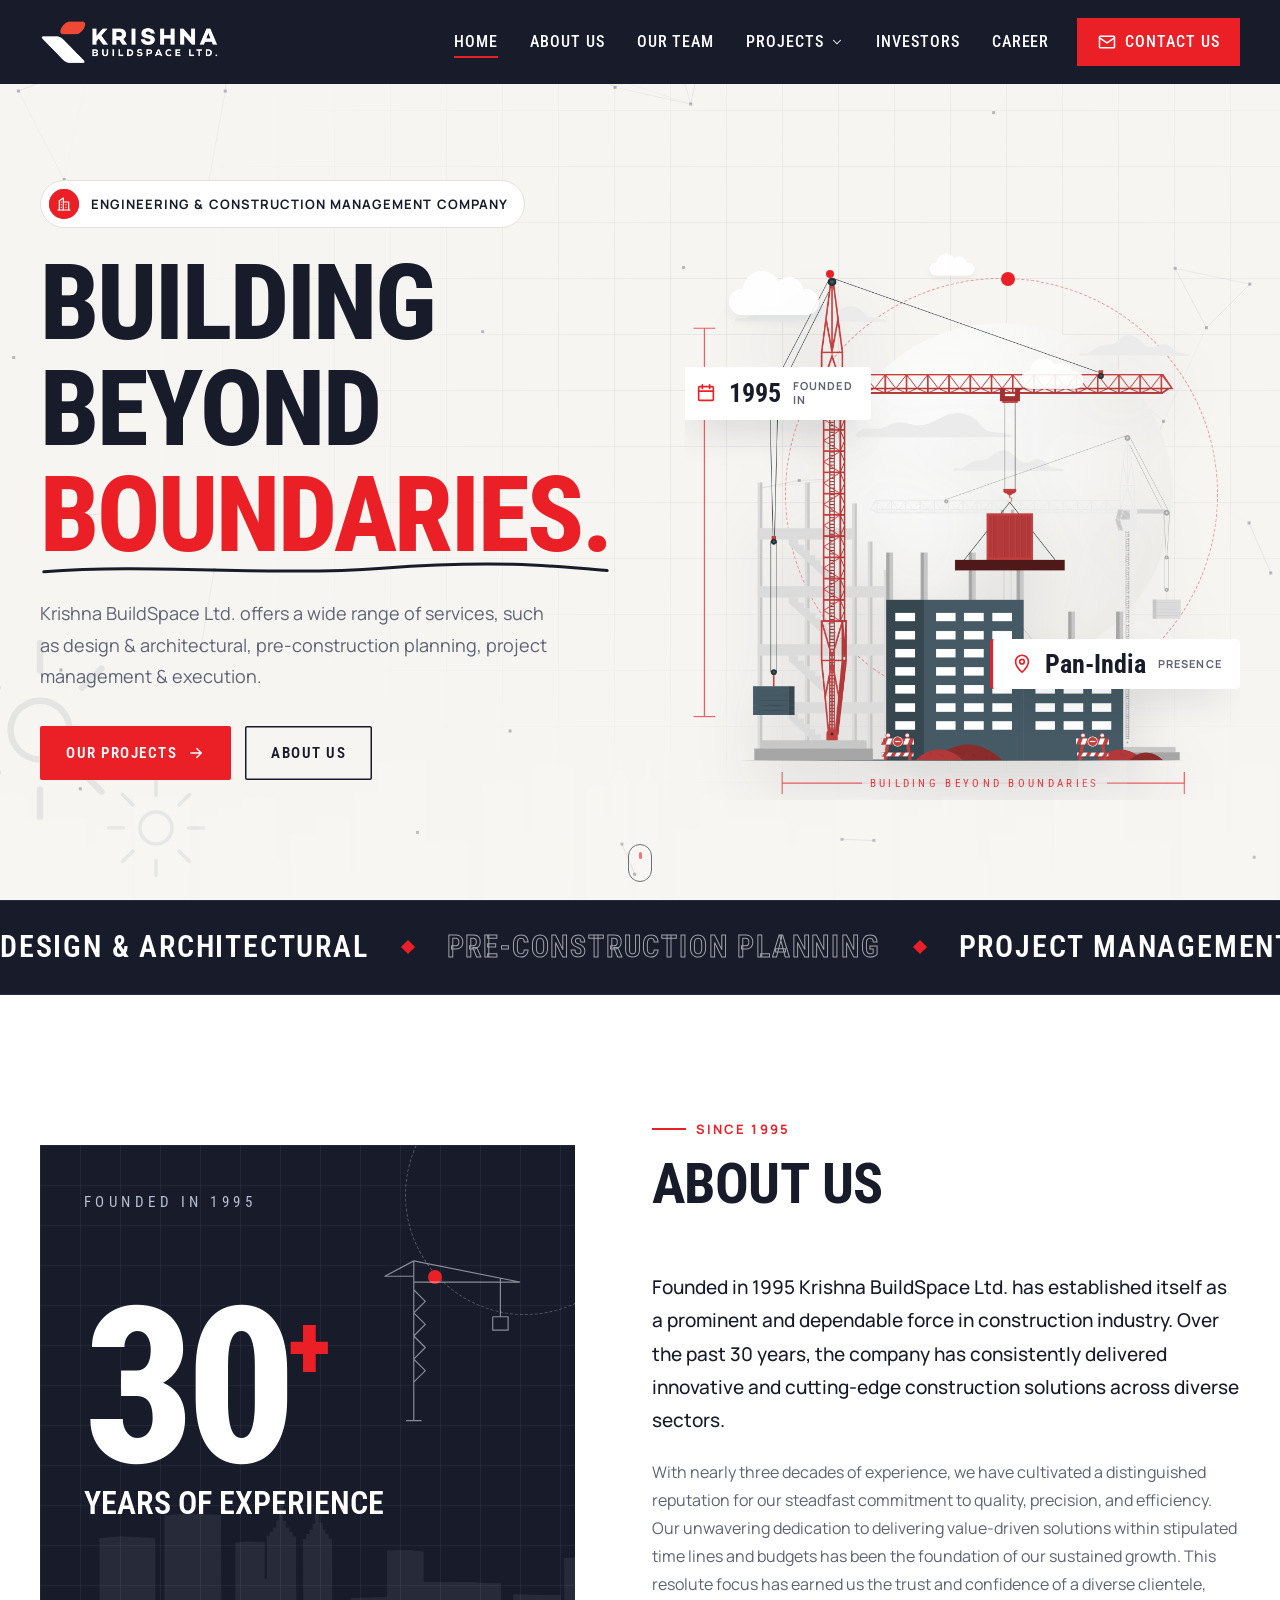
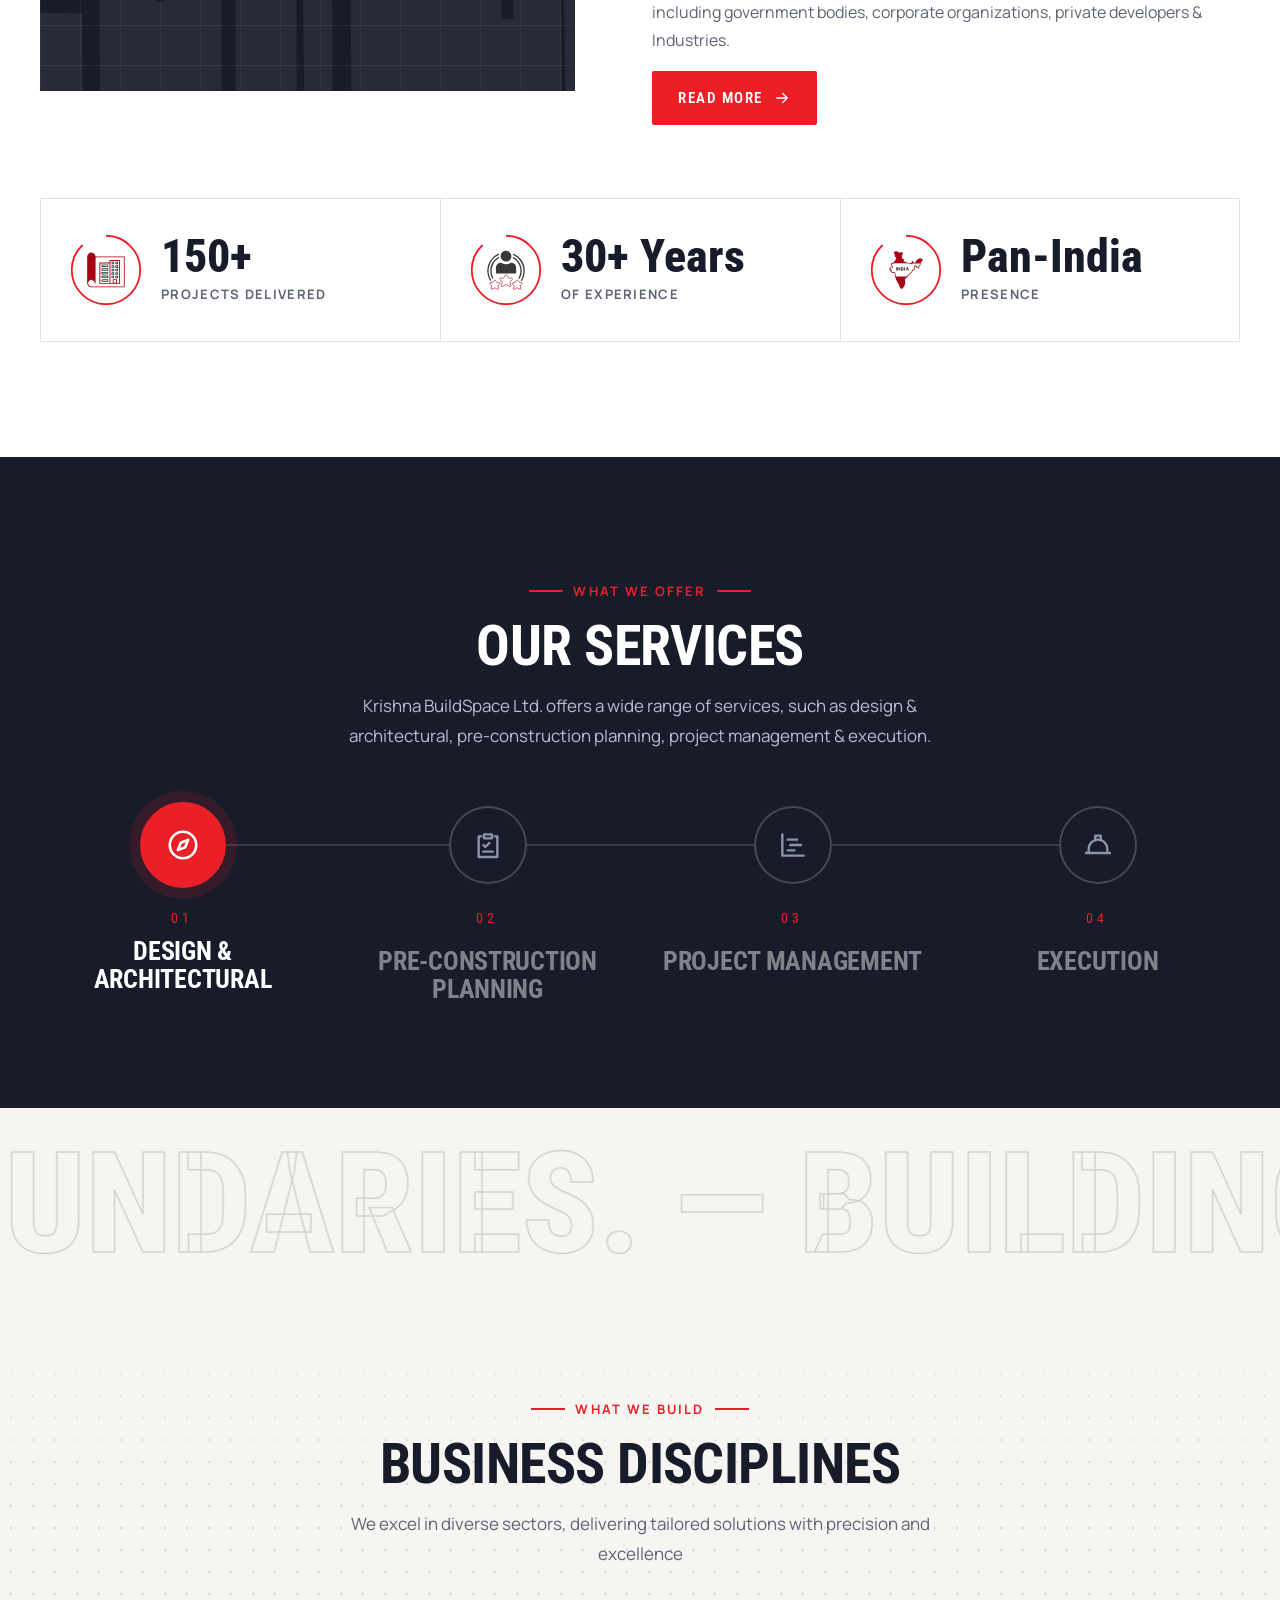
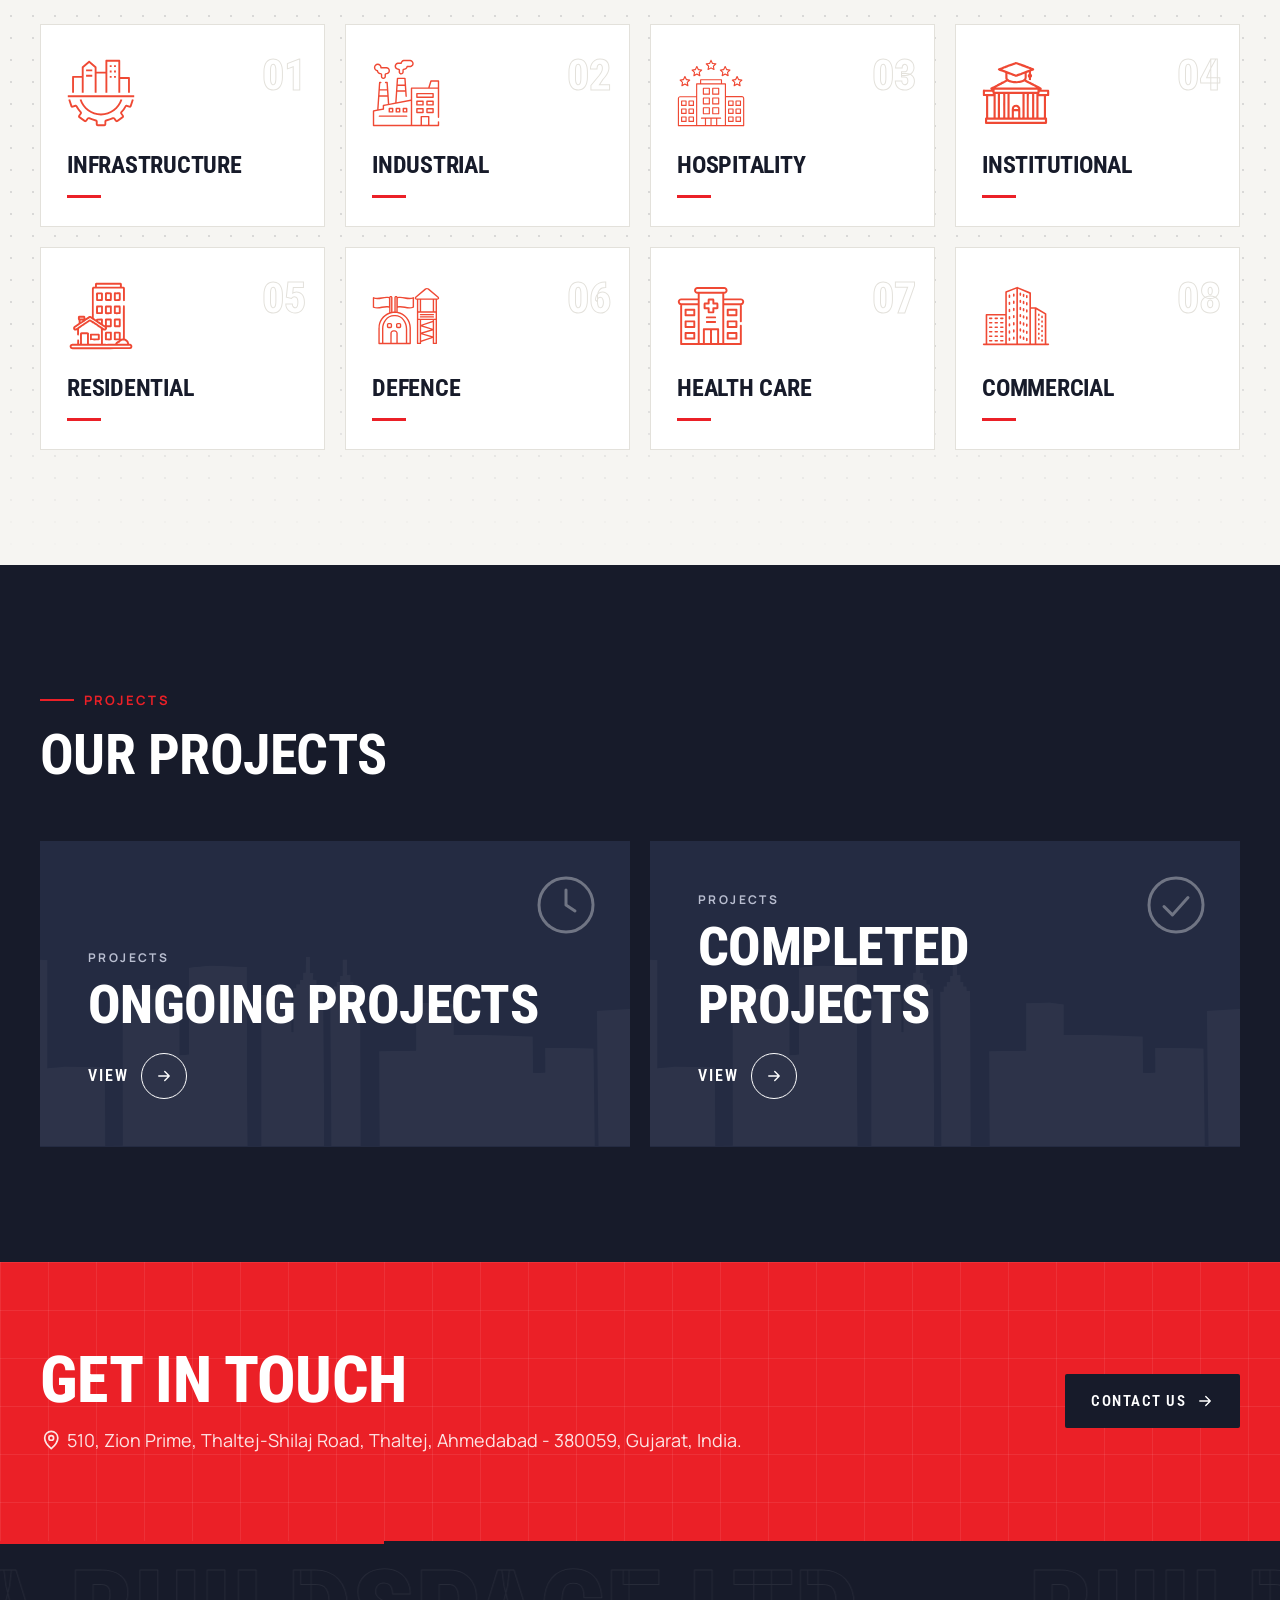
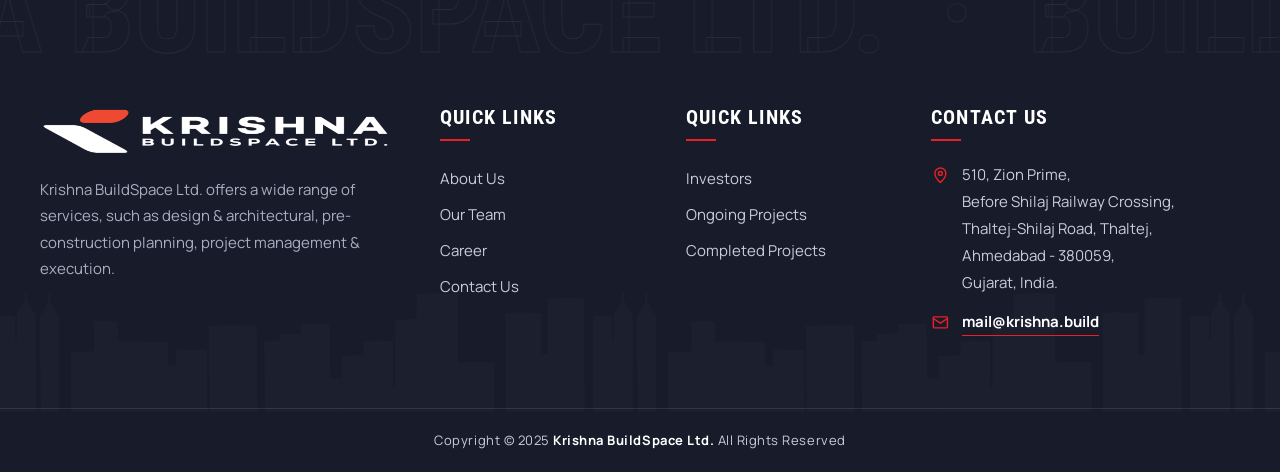
==== commit b93cd0a2: "Add motion design layer and icon system Adds a shared line-icon sprite used across navigation, table" ====
--- a/index.html
+++ b/index.html
@@ -19,42 +19,64 @@
 <link rel="preconnect" href="https://fonts.googleapis.com">
 <link rel="preconnect" href="https://fonts.gstatic.com" crossorigin>
 <link rel="stylesheet" href="assets/css/site.css">
-<noscript><style>[data-reveal]{opacity:1!important;transform:none!important;clip-path:none!important}.preloader{display:none}.hero h1 .w>span,.page-title h1 span{transform:none!important}.crumbs{opacity:1!important}.accordion-content{height:auto!important}.projects tbody tr{opacity:1!important;transform:none!important}</style></noscript>
+<link rel="stylesheet" href="assets/css/motion.css">
+<noscript><style>[data-reveal]{opacity:1!important;transform:none!important;clip-path:none!important}.preloader{display:none}.hero h1 .w>span,.page-title h1 span,.title .ch{transform:none!important;opacity:1!important}.crumbs{opacity:1!important}.accordion-content{height:auto!important}.projects tbody tr{opacity:1!important;transform:none!important}main{opacity:1!important;transform:none!important}</style></noscript>
 </head>
-<body>
+<body class="is-home">
 
-<div class="preloader" aria-hidden="true"><div class="preloader__in"><img src="assets/images/logo-white.png" alt=""><div class="preloader__bar"><i></i></div></div></div>
-<div class="page-veil" aria-hidden="true"></div>
+<svg class="sprite" aria-hidden="true" focusable="false"><symbol id="i-arrow" viewBox="0 0 24 24"><path pathLength="1" d="M5 12h14M13 6l6 6-6 6"/></symbol><symbol id="i-up" viewBox="0 0 24 24"><path pathLength="1" d="M12 19V5M6 11l6-6 6 6"/></symbol><symbol id="i-caret" viewBox="0 0 24 24"><path pathLength="1" d="M6 9l6 6 6-6"/></symbol><symbol id="i-chevron" viewBox="0 0 24 24"><path pathLength="1" d="M9 6l6 6-6 6"/></symbol><symbol id="i-search" viewBox="0 0 24 24"><circle pathLength="1" cx="11" cy="11" r="7"/><path pathLength="1" d="M20 20l-3.5-3.5"/></symbol><symbol id="i-home" viewBox="0 0 24 24"><path pathLength="1" d="M3 11l9-8 9 8"/><path pathLength="1" d="M5 10v10h14V10"/><path pathLength="1" d="M10 20v-6h4v6"/></symbol><symbol id="i-info" viewBox="0 0 24 24"><circle pathLength="1" cx="12" cy="12" r="9"/><path pathLength="1" d="M12 11v6"/><path pathLength="1" d="M12 7.5v.01"/></symbol><symbol id="i-users" viewBox="0 0 24 24"><circle pathLength="1" cx="9" cy="8" r="3.5"/><path pathLength="1" d="M2.5 20c.6-3.6 3.2-5.5 6.5-5.5s5.9 1.9 6.5 5.5"/><circle pathLength="1" cx="17.5" cy="9" r="2.5"/><path pathLength="1" d="M17 14.6c2.4.3 4 1.9 4.500 4.400"/></symbol><symbol id="i-user" viewBox="0 0 24 24"><circle pathLength="1" cx="12" cy="8" r="3.5"/><path pathLength="1" d="M5 20c.8-4 3.600-6 7-6s6.200 2 7 6"/></symbol><symbol id="i-crane" viewBox="0 0 24 24"><path pathLength="1" d="M4 21h16"/><path pathLength="1" d="M7 21V4"/><path pathLength="1" d="M7 4l12 3H7"/><path pathLength="1" d="M16 6.500V11"/><path pathLength="1" d="M14.500 11h3v3h-3z"/><path pathLength="1" d="M5 21v-3h4v3"/></symbol><symbol id="i-city" viewBox="0 0 24 24"><path pathLength="1" d="M3 21h18"/><path pathLength="1" d="M5 21V7l6-4v18"/><path pathLength="1" d="M11 9h8v12"/><path pathLength="1" d="M8 9v.01M8 13v.01M8 17v.01M15 13v.01M15 17v.01"/></symbol><symbol id="i-progress" viewBox="0 0 24 24"><circle pathLength="1" cx="12" cy="12" r="9"/><path pathLength="1" d="M12 7v5l3 2"/></symbol><symbol id="i-check" viewBox="0 0 24 24"><circle pathLength="1" cx="12" cy="12" r="9"/><path pathLength="1" d="M8 12.500l2.800 2.800L16 9.500"/></symbol><symbol id="i-chart" viewBox="0 0 24 24"><path pathLength="1" d="M4 20V4"/><path pathLength="1" d="M4 20h16"/><path pathLength="1" d="M8 16v-4"/><path pathLength="1" d="M12 16V8"/><path pathLength="1" d="M16 16v-6"/></symbol><symbol id="i-briefcase" viewBox="0 0 24 24"><rect pathLength="1" x="3" y="7" width="18" height="13" rx="1"/><path pathLength="1" d="M9 7V4h6v3"/><path pathLength="1" d="M3 13h18"/></symbol><symbol id="i-mail" viewBox="0 0 24 24"><rect pathLength="1" x="3" y="5" width="18" height="14" rx="1"/><path pathLength="1" d="M3 7l9 6 9-6"/></symbol><symbol id="i-phone" viewBox="0 0 24 24"><path pathLength="1" d="M5 4h4l2 5-2.500 1.500a11 11 0 005 5L15 13l5 2v4a1 1 0 01-1 1C10.700 20 4 13.300 4 5a1 1 0 011-1z"/></symbol><symbol id="i-pin" viewBox="0 0 24 24"><path pathLength="1" d="M12 21s-7-6.200-7-11.500a7 7 0 0114 0C19 14.800 12 21 12 21z"/><circle pathLength="1" cx="12" cy="9.500" r="2.500"/></symbol><symbol id="i-doc" viewBox="0 0 24 24"><path pathLength="1" d="M6 3h8l4 4v14H6z"/><path pathLength="1" d="M14 3v4h4"/><path pathLength="1" d="M9 13h6"/><path pathLength="1" d="M9 17h6"/></symbol><symbol id="i-folder" viewBox="0 0 24 24"><path pathLength="1" d="M3 6h6l2 2h10v11H3z"/></symbol><symbol id="i-eye" viewBox="0 0 24 24"><path pathLength="1" d="M2 12s3.600-6.500 10-6.500S22 12 22 12s-3.600 6.500-10 6.500S2 12 2 12z"/><circle pathLength="1" cx="12" cy="12" r="2.800"/></symbol><symbol id="i-play" viewBox="0 0 24 24"><circle pathLength="1" cx="12" cy="12" r="9"/><path pathLength="1" d="M10 8.500l5.500 3.500-5.500 3.500z"/></symbol><symbol id="i-compass" viewBox="0 0 24 24"><circle pathLength="1" cx="12" cy="12" r="9"/><path pathLength="1" d="M15.500 8.500l-2 5-5 2 2-5z"/></symbol><symbol id="i-clipboard" viewBox="0 0 24 24"><path pathLength="1" d="M9 4h6v3H9z"/><path pathLength="1" d="M7 5.500H5V21h14V5.500h-2"/><path pathLength="1" d="M8.500 12l1.500 1.500 3-3"/><path pathLength="1" d="M8.500 17h7"/></symbol><symbol id="i-gantt" viewBox="0 0 24 24"><path pathLength="1" d="M4 4v16h16"/><path pathLength="1" d="M8 8h7"/><path pathLength="1" d="M10 12h8"/><path pathLength="1" d="M8 16h5"/></symbol><symbol id="i-hardhat" viewBox="0 0 24 24"><path pathLength="1" d="M3 18h18"/><path pathLength="1" d="M5 18v-3a7 7 0 0114 0v3"/><path pathLength="1" d="M10 8.500V5h4v3.500"/></symbol><symbol id="i-rupee" viewBox="0 0 24 24"><path pathLength="1" d="M7 5h10"/><path pathLength="1" d="M7 9h10"/><path pathLength="1" d="M7 5c6 0 6 8 0 8l7 7"/></symbol><symbol id="i-calendar" viewBox="0 0 24 24"><rect pathLength="1" x="4" y="5" width="16" height="15" rx="1"/><path pathLength="1" d="M4 10h16"/><path pathLength="1" d="M8 3v4"/><path pathLength="1" d="M16 3v4"/></symbol><symbol id="i-layers" viewBox="0 0 24 24"><path pathLength="1" d="M12 3l9 5-9 5-9-5z"/><path pathLength="1" d="M3 13l9 5 9-5"/></symbol><symbol id="i-hash" viewBox="0 0 24 24"><path pathLength="1" d="M5 9h14"/><path pathLength="1" d="M5 15h14"/><path pathLength="1" d="M10 4L8 20"/><path pathLength="1" d="M16 4l-2 16"/></symbol><symbol id="i-landmark" viewBox="0 0 24 24"><path pathLength="1" d="M3 9l9-5 9 5"/><path pathLength="1" d="M5 9v9"/><path pathLength="1" d="M10 9v9"/><path pathLength="1" d="M14 9v9"/><path pathLength="1" d="M19 9v9"/><path pathLength="1" d="M3 20h18"/></symbol><symbol id="i-shield" viewBox="0 0 24 24"><path pathLength="1" d="M12 3l8 3v6c0 5-3.500 8-8 9-4.500-1-8-4-8-9V6z"/><path pathLength="1" d="M9 12l2 2 4-4"/></symbol><symbol id="i-target" viewBox="0 0 24 24"><circle pathLength="1" cx="12" cy="12" r="8"/><circle pathLength="1" cx="12" cy="12" r="3"/><path pathLength="1" d="M12 2v3M12 19v3M2 12h3M19 12h3"/></symbol><symbol id="i-siren" viewBox="0 0 24 24"><path pathLength="1" d="M7 18v-5a5 5 0 0110 0v5"/><path pathLength="1" d="M5 21h14"/><path pathLength="1" d="M12 3v2"/><path pathLength="1" d="M4.500 6.500L6 8"/><path pathLength="1" d="M19.500 6.500L18 8"/></symbol><symbol id="i-refresh" viewBox="0 0 24 24"><path pathLength="1" d="M4 12a8 8 0 0114-5l2 2"/><path pathLength="1" d="M20 4v5h-5"/><path pathLength="1" d="M20 12a8 8 0 01-14 5l-2-2"/><path pathLength="1" d="M4 20v-5h5"/></symbol><symbol id="i-copy" viewBox="0 0 24 24"><rect pathLength="1" x="8" y="8" width="12" height="12" rx="1"/><path pathLength="1" d="M16 8V4H4v12h4"/></symbol><symbol id="i-send" viewBox="0 0 24 24"><path pathLength="1" d="M21 3L10 14"/><path pathLength="1" d="M21 3l-7 18-4-7-7-4z"/></symbol><symbol id="i-gear" viewBox="0 0 24 24"><circle pathLength="1" cx="12" cy="12" r="3.200"/><path pathLength="1" d="M12 2.500v3M12 18.500v3M2.500 12h3M18.500 12h3M5.300 5.300l2.100 2.100M16.600 16.600l2.100 2.100M5.300 18.700l2.100-2.100M16.600 7.400l2.100-2.100"/></symbol><symbol id="i-wallet" viewBox="0 0 24 24"><rect pathLength="1" x="3" y="6" width="18" height="13" rx="1"/><path pathLength="1" d="M3 10h18"/><path pathLength="1" d="M16 14.500h2"/></symbol><symbol id="i-award" viewBox="0 0 24 24"><circle pathLength="1" cx="12" cy="9" r="5"/><path pathLength="1" d="M9 13.500L7.500 21l4.500-2.500 4.500 2.500L15 13.500"/></symbol><symbol id="i-map" viewBox="0 0 24 24"><path pathLength="1" d="M3 6l6-2 6 2 6-2v14l-6 2-6-2-6 2z"/><path pathLength="1" d="M9 4v14"/><path pathLength="1" d="M15 6v14"/></symbol></svg>
+<div class="preloader" aria-hidden="true">
+  <i class="preloader__panel"></i><i class="preloader__panel"></i>
+  <div class="preloader__in">
+    <div class="preloader__build"><i></i><i></i><i></i><i></i><i></i></div>
+    <img src="assets/images/logo-white.png" alt="">
+    <div class="preloader__bar"><i></i></div>
+    <div class="preloader__pct"><b>0</b>%</div>
+  </div>
+</div>
+<div class="page-veil" aria-hidden="true"><img src="assets/images/logo-white.png" alt=""></div>
 <div class="scroll-bar" aria-hidden="true"></div>
 <header class="header">
   <div class="wrap header__in">
     <a class="logo" href="index.html" aria-label="Krishna BuildSpace Ltd. — Home"><img src="assets/images/logo-white.png" alt="Krishna BuildSpace Ltd." width="351" height="90"></a>
-    <nav aria-label="Main"><ul class="nav"><li class="is-active"><a href="index.html" aria-current="page">Home</a></li><li class=""><a href="about-us.html">About Us</a></li><li class=""><a href="our-team.html">Our Team</a></li><li class="has-sub"><button type="button" aria-haspopup="true">Projects <svg class="caret" viewBox="0 0 10 10" fill="none" stroke="currentColor" stroke-width="1.6" aria-hidden="true"><path d="M1 3l4 4 4-4"/></svg></button><ul class="sub"><li><a href="ongoing-projects.html">Ongoing Projects</a></li><li><a href="completed-projects.html">Completed Projects</a></li></ul></li><li class=""><a href="investors.html">Investors</a></li><li class=""><a href="career.html">Career</a></li><li class="nav-cta"><a href="contact-us.html">Contact us</a></li></ul></nav>
+    <nav aria-label="Main"><ul class="nav"><li class="is-active"><a href="index.html" aria-current="page"><span class="roll" data-t="Home"><span>Home</span></span></a></li><li class=""><a href="about-us.html"><span class="roll" data-t="About Us"><span>About Us</span></span></a></li><li class=""><a href="our-team.html"><span class="roll" data-t="Our Team"><span>Our Team</span></span></a></li><li class="has-sub"><button type="button" aria-haspopup="true"><span class="roll" data-t="Projects"><span>Projects</span></span> <svg class="ico caret" aria-hidden="true"><use href="#i-caret"/></svg></button><ul class="sub"><li style="--i:0"><a href="ongoing-projects.html"><svg class="ico" aria-hidden="true"><use href="#i-progress"/></svg>Ongoing Projects</a></li><li style="--i:1"><a href="completed-projects.html"><svg class="ico" aria-hidden="true"><use href="#i-check"/></svg>Completed Projects</a></li></ul></li><li class=""><a href="investors.html"><span class="roll" data-t="Investors"><span>Investors</span></span></a></li><li class=""><a href="career.html"><span class="roll" data-t="Career"><span>Career</span></span></a></li><li class="nav-cta"><a href="contact-us.html"><svg class="ico" aria-hidden="true"><use href="#i-mail"/></svg>Contact us</a></li></ul></nav>
     <button class="burger" type="button" aria-label="Menu" aria-expanded="false"><i></i><i></i><i></i></button>
   </div>
 </header>
-<nav class="mobile-menu" aria-label="Mobile"><ul><li><a href="index.html" aria-current="page">Home</a></li><li><a href="about-us.html">About Us</a></li><li><a href="our-team.html">Our Team</a></li><li><a class="is-sub" href="ongoing-projects.html">Ongoing Projects</a></li><li><a class="is-sub" href="completed-projects.html">Completed Projects</a></li><li><a href="investors.html">Investors</a></li><li><a href="career.html">Career</a></li><li><a href="contact-us.html">Contact us</a></li></ul></nav>
+<nav class="mobile-menu" aria-label="Mobile"><ul><li><a href="index.html" aria-current="page"><svg class="ico" aria-hidden="true"><use href="#i-home"/></svg>Home</a></li><li><a href="about-us.html"><svg class="ico" aria-hidden="true"><use href="#i-info"/></svg>About Us</a></li><li><a href="our-team.html"><svg class="ico" aria-hidden="true"><use href="#i-users"/></svg>Our Team</a></li><li><a href="ongoing-projects.html"><svg class="ico" aria-hidden="true"><use href="#i-progress"/></svg>Ongoing Projects</a></li><li><a href="completed-projects.html"><svg class="ico" aria-hidden="true"><use href="#i-check"/></svg>Completed Projects</a></li><li><a href="investors.html"><svg class="ico" aria-hidden="true"><use href="#i-chart"/></svg>Investors</a></li><li><a href="career.html"><svg class="ico" aria-hidden="true"><use href="#i-briefcase"/></svg>Career</a></li><li><a href="contact-us.html"><svg class="ico" aria-hidden="true"><use href="#i-mail"/></svg>Contact us</a></li></ul></nav>
 
 <main>
 
-<section class="hero">
+<section class="hero" data-nav="Home">
   <div class="hero__grid" aria-hidden="true"></div>
-  <div class="wrap hero__in">
+  <canvas class="hero__fx" aria-hidden="true"></canvas>
+  <div class="hero__gear hero__gear--a" aria-hidden="true"><svg class="ico" aria-hidden="true"><use href="#i-gear"/></svg></div>
+  <div class="hero__gear hero__gear--b" aria-hidden="true"><svg class="ico" aria-hidden="true"><use href="#i-gear"/></svg></div>
+  <div class="wrap hero__in" data-herofade>
     <div>
-      <div class="hero__tag" data-reveal="up"><span><svg viewBox="0 0 24 24" fill="none" stroke="#fff" stroke-width="1.8" stroke-linecap="round" stroke-linejoin="round" aria-hidden="true"><path d="M3 21h18M5 21V7l6-4v18M11 9h8v12M8 9v.01M8 13v.01M8 17v.01M15 13v.01M15 17v.01"/></svg></span>Engineering &amp; Construction Management Company</div>
-      <h1 data-split>Building Beyond <span class="accent">Boundaries.</span></h1>
+      <div class="hero__tag" data-reveal="up"><span><svg class="ico" aria-hidden="true"><use href="#i-city"/></svg></span>Engineering &amp; Construction Management Company</div>
+      <h1 data-split>Building Beyond <span class="accent">Boundaries.<svg class="scribble" viewBox="0 0 300 14" preserveAspectRatio="none" aria-hidden="true"><path pathLength="1" d="M2 9 C 60 2, 120 13, 180 6 S 270 4, 298 8"/></svg></span></h1>
       <p class="hero__text" data-reveal="up" style="--d:5">Krishna BuildSpace Ltd. offers a wide range of services, such as design &amp; architectural, pre-construction planning, project management &amp; execution.</p>
       <div class="hero__cta" data-reveal="up" style="--d:7">
-        <a class="btn" href="ongoing-projects.html">Our Projects <svg class="arr" viewBox="0 0 24 24" fill="none" stroke="currentColor" stroke-width="2" stroke-linecap="round" stroke-linejoin="round" aria-hidden="true"><path d="M5 12h14M13 6l6 6-6 6"/></svg></a>
+        <a class="btn" href="ongoing-projects.html">Our Projects <svg class="ico arr" aria-hidden="true"><use href="#i-arrow"/></svg></a>
         <a class="btn btn--ghost" href="about-us.html">About Us</a>
       </div>
     </div>
     <div class="hero__art" data-reveal="zoom" style="--d:3">
       <div class="hero__disc" data-depth="-14" aria-hidden="true"></div>
       <div class="hero__ring" aria-hidden="true"></div>
-      <img src="assets/images/img-slider.png" alt="Illustration of tower cranes constructing a building" width="2000" height="2000" data-depth="18">
-      <div class="chip chip--a" data-depth="34"><b>1995</b><small>Founded<br>in</small></div>
-      <div class="chip chip--b" data-depth="-26"><b>Pan-India</b><small>Presence</small></div>
+      <i class="cloud cloud--a" aria-hidden="true"></i><i class="cloud cloud--b" aria-hidden="true"></i><i class="cloud cloud--c" aria-hidden="true"></i>
+      <svg class="hero__dim" viewBox="0 0 400 400" preserveAspectRatio="none" aria-hidden="true">
+        <path pathLength="1" d="M14 60V340M6 60h16M6 340h16"/><path pathLength="1" d="M70 388H360M70 380v16M360 380v16"/>
+      </svg>
+      <span class="hero__dimlbl hero__dimlbl--v" aria-hidden="true">Since 1995</span>
+      <span class="hero__dimlbl hero__dimlbl--h" aria-hidden="true">Building Beyond Boundaries</span>
+      <div class="hero__img" data-depth="18">
+        <img src="assets/images/img-slider.png" alt="Illustration of tower cranes constructing a building" width="2000" height="2000">
+        <i class="beacon" aria-hidden="true"></i>
+      </div>
+      <div class="chip chip--a" data-depth="34"><svg class="ico" aria-hidden="true"><use href="#i-calendar"/></svg><b>1995</b><small>Founded<br>in</small></div>
+      <div class="chip chip--b" data-depth="-26"><svg class="ico" aria-hidden="true"><use href="#i-pin"/></svg><b>Pan-India</b><small>Presence</small></div>
     </div>
   </div>
   <div class="hero__sky" aria-hidden="true"></div>
@@ -63,12 +85,13 @@
 
 <div class="marquee" aria-hidden="true"><div class="marquee__track"><span>Design &amp; Architectural</span><span>Pre-Construction Planning</span><span>Project Management</span><span>Execution</span><span>Design &amp; Architectural</span><span>Pre-Construction Planning</span><span>Project Management</span><span>Execution</span><span>Design &amp; Architectural</span><span>Pre-Construction Planning</span><span>Project Management</span><span>Execution</span><span>Design &amp; Architectural</span><span>Pre-Construction Planning</span><span>Project Management</span><span>Execution</span></div></div>
 
-<section class="sec sec--white">
+<section class="sec sec--white" data-nav="About Us">
   <div class="wrap">
     <div class="split">
       <div class="about-wrap" data-reveal="left">
         <div class="about-art">
-          <span class="about-art__ring" aria-hidden="true"></span>
+          <span class="about-art__ring" data-rotate="0.08" aria-hidden="true"></span>
+          <svg class="about-art__crane" viewBox="0 0 200 200" aria-hidden="true"><path pathLength="1" d="M60 196V30M52 196h16M60 30l110 22H60M60 30L30 46h30M150 48v40M142 88h16v14h-16zM60 60l12 12-12 12 12 12-12 12 12 12-12 12 12 12-12 12"/></svg>
           <span class="about-art__est">Founded in 1995</span>
           <div>
             <div class="about-art__num"><span data-count="30">30</span><sup>+</sup></div>
@@ -78,47 +101,57 @@
         <span class="about-corner" aria-hidden="true"></span>
       </div>
       <div>
-        <div class="sec-head" data-reveal="up"><span class="eyebrow">Since 1995</span><h2 class="title">About Us</h2></div>
+        <div class="sec-head" data-reveal="up"><span class="eyebrow">Since 1995</span><h2 class="title" data-chars>About Us</h2></div>
         <p class="lead" data-reveal="up">Founded in 1995 Krishna BuildSpace Ltd. has established itself as a prominent and dependable force in construction industry. Over the past 30 years, the company has consistently delivered innovative and cutting-edge construction solutions across diverse sectors.</p>
         <p data-reveal="up" style="--d:1">With nearly three decades of experience, we have cultivated a distinguished reputation for our steadfast commitment to quality, precision, and efficiency. Our unwavering dedication to delivering value-driven solutions within stipulated time lines and budgets has been the foundation of our sustained growth. This resolute focus has earned us the trust and confidence of a diverse clientele, including government bodies, corporate organizations, private developers &amp; Industries.</p>
-        <div data-reveal="up" style="--d:2"><a class="btn" href="about-us.html">Read More <svg class="arr" viewBox="0 0 24 24" fill="none" stroke="currentColor" stroke-width="2" stroke-linecap="round" stroke-linejoin="round" aria-hidden="true"><path d="M5 12h14M13 6l6 6-6 6"/></svg></a></div>
+        <div data-reveal="up" style="--d:2"><a class="btn" href="about-us.html">Read More <svg class="ico arr" aria-hidden="true"><use href="#i-arrow"/></svg></a></div>
       </div>
     </div>
     <div class="stats stats--3" data-stagger="up">
-      <div class="stat"><img src="assets/images/icons/blueprint.svg" alt="" width="54" height="54"><div><b><span data-count="150">150</span>+</b><span>Projects Delivered</span></div></div>
-      <div class="stat"><img src="assets/images/icons/experience.svg" alt="" width="54" height="54"><div><b><span data-count="30">30</span>+ Years</b><span>of Experience</span></div></div>
-      <div class="stat"><img src="assets/images/icons/pan-india.svg" alt="" width="54" height="54"><div><b>Pan-India</b><span>Presence</span></div></div>
+      <div class="stat"><span class="stat__ico"><svg viewBox="0 0 80 80" aria-hidden="true"><circle cx="40" cy="40" r="37" pathLength="1"/></svg><img src="assets/images/icons/blueprint.svg" alt="" width="44" height="44"></span><div><b><span data-count="150">150</span>+</b><span>Projects Delivered</span></div></div>
+      <div class="stat"><span class="stat__ico"><svg viewBox="0 0 80 80" aria-hidden="true"><circle cx="40" cy="40" r="37" pathLength="1"/></svg><img src="assets/images/icons/experience.svg" alt="" width="44" height="44"></span><div><b><span data-count="30">30</span>+ Years</b><span>of Experience</span></div></div>
+      <div class="stat"><span class="stat__ico"><svg viewBox="0 0 80 80" aria-hidden="true"><circle cx="40" cy="40" r="37" pathLength="1"/></svg><img src="assets/images/icons/pan-india.svg" alt="" width="44" height="44"></span><div><b>Pan-India</b><span>Presence</span></div></div>
     </div>
   </div>
 </section>
 
-<section class="sec sec--dots">
+<section class="sec sec--navy services" data-nav="Services">
   <div class="wrap">
-    <div class="sec-head centered" data-reveal="up"><span class="eyebrow">What We Build</span><h2 class="title">Business Disciplines</h2><p class="subtitle">We excel in diverse sectors, delivering tailored solutions with precision and excellence</p></div>
+    <div class="sec-head centered" data-reveal="up"><span class="eyebrow">What We Offer</span><h2 class="title" data-chars>Our Services</h2><p class="subtitle">Krishna BuildSpace Ltd. offers a wide range of services, such as design &amp; architectural, pre-construction planning, project management &amp; execution.</p></div>
+    <ol class="steps"><li class="steps__line" aria-hidden="true"><i></i></li><li class="step"><span class="step__node"><svg class="ico" aria-hidden="true"><use href="#i-compass"/></svg></span><span class="step__n">01</span><h3>Design &amp; Architectural</h3></li><li class="step"><span class="step__node"><svg class="ico" aria-hidden="true"><use href="#i-clipboard"/></svg></span><span class="step__n">02</span><h3>Pre-Construction Planning</h3></li><li class="step"><span class="step__node"><svg class="ico" aria-hidden="true"><use href="#i-gantt"/></svg></span><span class="step__n">03</span><h3>Project Management</h3></li><li class="step"><span class="step__node"><svg class="ico" aria-hidden="true"><use href="#i-hardhat"/></svg></span><span class="step__n">04</span><h3>Execution</h3></li></ol>
+  </div>
+</section>
+
+<div class="bigword" aria-hidden="true"><span data-scrollx="-0.5">Building Beyond Boundaries. — Building Beyond Boundaries. — Building Beyond Boundaries.</span></div>
+
+<section class="sec sec--dots" data-nav="Disciplines">
+  <div class="wrap">
+    <div class="sec-head centered" data-reveal="up"><span class="eyebrow">What We Build</span><h2 class="title" data-chars>Business Disciplines</h2><p class="subtitle">We excel in diverse sectors, delivering tailored solutions with precision and excellence</p></div>
     <div class="cards" data-stagger="up"><article class="card" data-tilt><span class="card__num">01</span><img class="card__icon" src="assets/images/icons/infrastructure.svg" alt="" width="68" height="68"><h3>Infrastructure</h3><span class="card__bar"></span></article><article class="card" data-tilt><span class="card__num">02</span><img class="card__icon" src="assets/images/icons/industrial.svg" alt="" width="68" height="68"><h3>Industrial</h3><span class="card__bar"></span></article><article class="card" data-tilt><span class="card__num">03</span><img class="card__icon" src="assets/images/icons/hospitality.svg" alt="" width="68" height="68"><h3>Hospitality</h3><span class="card__bar"></span></article><article class="card" data-tilt><span class="card__num">04</span><img class="card__icon" src="assets/images/icons/institutional.svg" alt="" width="68" height="68"><h3>Institutional</h3><span class="card__bar"></span></article><article class="card" data-tilt><span class="card__num">05</span><img class="card__icon" src="assets/images/icons/residential.svg" alt="" width="68" height="68"><h3>Residential</h3><span class="card__bar"></span></article><article class="card" data-tilt><span class="card__num">06</span><img class="card__icon" src="assets/images/icons/defense.svg" alt="" width="68" height="68"><h3>Defence</h3><span class="card__bar"></span></article><article class="card" data-tilt><span class="card__num">07</span><img class="card__icon" src="assets/images/icons/healthcare.svg" alt="" width="68" height="68"><h3>Health Care</h3><span class="card__bar"></span></article><article class="card" data-tilt><span class="card__num">08</span><img class="card__icon" src="assets/images/icons/commercial.svg" alt="" width="68" height="68"><h3>Commercial</h3><span class="card__bar"></span></article></div>
   </div>
 </section>
 
-<section class="sec sec--navy">
+<section class="sec sec--navy" data-nav="Projects">
   <div class="wrap">
-    <div class="sec-head" data-reveal="up"><span class="eyebrow">Projects</span><h2 class="title">Our Projects</h2></div>
+    <div class="sec-head" data-reveal="up"><span class="eyebrow">Projects</span><h2 class="title" data-chars>Our Projects</h2></div>
     <div class="panels" data-stagger="up">
-      <a class="panel" href="ongoing-projects.html"><small>Projects</small><h3>Ongoing Projects</h3><span class="panel__go">View <i><svg class="arr" viewBox="0 0 24 24" fill="none" stroke="currentColor" stroke-width="2" stroke-linecap="round" stroke-linejoin="round" aria-hidden="true"><path d="M5 12h14M13 6l6 6-6 6"/></svg></i></span></a>
-      <a class="panel" href="completed-projects.html"><small>Projects</small><h3>Completed Projects</h3><span class="panel__go">View <i><svg class="arr" viewBox="0 0 24 24" fill="none" stroke="currentColor" stroke-width="2" stroke-linecap="round" stroke-linejoin="round" aria-hidden="true"><path d="M5 12h14M13 6l6 6-6 6"/></svg></i></span></a>
+      <a class="panel" href="ongoing-projects.html" data-cursor="View"><svg class="ico panel__ico" aria-hidden="true"><use href="#i-progress"/></svg><small>Projects</small><h3>Ongoing Projects</h3><span class="panel__go">View <i><svg class="ico arr" aria-hidden="true"><use href="#i-arrow"/></svg></i></span></a>
+      <a class="panel" href="completed-projects.html" data-cursor="View"><svg class="ico panel__ico" aria-hidden="true"><use href="#i-check"/></svg><small>Projects</small><h3>Completed Projects</h3><span class="panel__go">View <i><svg class="ico arr" aria-hidden="true"><use href="#i-arrow"/></svg></i></span></a>
     </div>
   </div>
 </section>
 
-<section class="cta">
+<section class="cta" data-nav="Contact">
   <div class="wrap cta__in">
-    <div data-reveal="left"><h2>Get in touch</h2><p>510, Zion Prime, Thaltej-Shilaj Road, Thaltej, Ahmedabad - 380059, Gujarat, India.</p></div>
-    <div data-reveal="right"><a class="btn btn--light" href="contact-us.html">Contact us <svg class="arr" viewBox="0 0 24 24" fill="none" stroke="currentColor" stroke-width="2" stroke-linecap="round" stroke-linejoin="round" aria-hidden="true"><path d="M5 12h14M13 6l6 6-6 6"/></svg></a></div>
+    <div data-reveal="left"><h2>Get in touch</h2><p><svg class="ico" aria-hidden="true"><use href="#i-pin"/></svg> 510, Zion Prime, Thaltej-Shilaj Road, Thaltej, Ahmedabad - 380059, Gujarat, India.</p></div>
+    <div data-reveal="right"><a class="btn btn--light" href="contact-us.html">Contact us <svg class="ico arr" aria-hidden="true"><use href="#i-arrow"/></svg></a></div>
   </div>
 </section>
 
 </main>
 
 <footer class="footer">
+  <div class="footer__word" aria-hidden="true"><span data-scrollx="-0.35">Krishna BuildSpace Ltd. &nbsp;·&nbsp; Building Beyond Boundaries. &nbsp;·&nbsp; Krishna BuildSpace Ltd.</span></div>
   <div class="footer__sky" aria-hidden="true"></div>
   <div class="wrap footer__in" data-stagger="up">
     <div>
@@ -127,26 +160,17 @@
     </div>
     <div>
       <h4>Quick Links</h4>
-      <ul>
-        <li><a href="about-us.html">About Us</a></li>
-        <li><a href="our-team.html">Our Team</a></li>
-        <li><a href="career.html">Career</a></li>
-        <li><a href="contact-us.html">Contact Us</a></li>
-      </ul>
+      <ul><li><a href="about-us.html"><svg class="ico" aria-hidden="true"><use href="#i-chevron"/></svg>About Us</a></li><li><a href="our-team.html"><svg class="ico" aria-hidden="true"><use href="#i-chevron"/></svg>Our Team</a></li><li><a href="career.html"><svg class="ico" aria-hidden="true"><use href="#i-chevron"/></svg>Career</a></li><li><a href="contact-us.html"><svg class="ico" aria-hidden="true"><use href="#i-chevron"/></svg>Contact Us</a></li></ul>
     </div>
     <div>
       <h4>Quick Links</h4>
-      <ul>
-        <li><a href="investors.html">Investors</a></li>
-        <li><a href="ongoing-projects.html">Ongoing Projects</a></li>
-        <li><a href="completed-projects.html">Completed Projects</a></li>
-      </ul>
+      <ul><li><a href="investors.html"><svg class="ico" aria-hidden="true"><use href="#i-chevron"/></svg>Investors</a></li><li><a href="ongoing-projects.html"><svg class="ico" aria-hidden="true"><use href="#i-chevron"/></svg>Ongoing Projects</a></li><li><a href="completed-projects.html"><svg class="ico" aria-hidden="true"><use href="#i-chevron"/></svg>Completed Projects</a></li></ul>
     </div>
     <div>
       <h4>Contact Us</h4>
       <address>
-        510, Zion Prime,<br>Before Shilaj Railway Crossing,<br>Thaltej-Shilaj Road, Thaltej,<br>Ahmedabad - 380059,<br>Gujarat, India.<br>
-        <a href="mailto:mail@krishna.build">mail@krishna.build</a>
+        <span class="footer__row"><svg class="ico" aria-hidden="true"><use href="#i-pin"/></svg><span>510, Zion Prime,<br>Before Shilaj Railway Crossing,<br>Thaltej-Shilaj Road, Thaltej,<br>Ahmedabad - 380059,<br>Gujarat, India.</span></span>
+        <span class="footer__row"><svg class="ico" aria-hidden="true"><use href="#i-mail"/></svg><a href="mailto:mail@krishna.build">mail@krishna.build</a></span>
       </address>
     </div>
   </div>
@@ -154,9 +178,11 @@
 </footer>
 <button class="to-top" type="button" aria-label="Back to top">
   <svg class="ring" viewBox="0 0 50 50" aria-hidden="true"><circle cx="25" cy="25" r="23"/></svg>
-  <svg class="ar" viewBox="0 0 24 24" fill="none" stroke="currentColor" stroke-width="2.2" stroke-linecap="round" stroke-linejoin="round" aria-hidden="true"><path d="M12 19V5M6 11l6-6 6 6"/></svg>
+  <svg class="ico ar" aria-hidden="true"><use href="#i-up"/></svg>
 </button>
+<div class="toast" role="status" aria-live="polite"></div>
 <script src="assets/js/site.js"></script>
+<script src="assets/js/motion.js"></script>
 
 </body>
 </html>
--- a/assets/css/motion.css
+++ b/assets/css/motion.css
@@ -0,0 +1,366 @@
+/* Krishna BuildSpace Ltd. — motion design layer.
+   Numbers in comments (M01…M100) refer to MOTION.md. */
+
+/* ---------- Icon system ---------- */
+.sprite { position: absolute; width: 0; height: 0; overflow: hidden; }
+.ico { width: 1.25em; height: 1.25em; flex: none; fill: none; stroke: currentColor; stroke-width: 1.8; stroke-linecap: round; stroke-linejoin: round; vertical-align: -.22em; }
+/* M61 icons draw their own outline when they scroll into view */
+.ico.draw { stroke-dasharray: 1 1.2; stroke-dashoffset: 1.1; }
+.ico.draw.is-drawn { animation: draw 1.3s var(--ease) both; animation-delay: calc(var(--di, 0) * 70ms); }
+@keyframes draw { to { stroke-dashoffset: 0; } }
+/* M62 icons nudge on hover of their row */
+a:hover > .ico, button:hover > .ico { animation: nudge .6s var(--ease); }
+@keyframes nudge { 0%, 100% { transform: none; } 35% { transform: translateY(-3px) rotate(-8deg); } 70% { transform: translateY(1px) rotate(4deg); } }
+
+/* ---------- M01–M07 Preloader ---------- */
+.preloader { background: none; transition: visibility 0s 1.3s; }
+.preloader__panel { position: absolute; top: 0; bottom: 0; width: 50.5%; background: var(--navy); transition: transform .9s var(--ease); }
+.preloader__panel:nth-child(1) { left: 0; }
+.preloader__panel:nth-child(2) { right: 0; transition-delay: .12s; }
+.preloader__in { position: relative; transition: opacity .35s, transform .5s var(--ease); }
+.preloader__build { display: flex; align-items: flex-end; justify-content: center; gap: 6px; height: 54px; margin-bottom: 22px; }
+.preloader__build i { width: 12px; background: #fff; transform-origin: bottom; animation: rise 1s var(--ease) infinite alternate; }
+.preloader__build i:nth-child(1) { height: 40%; animation-delay: 0s; }
+.preloader__build i:nth-child(2) { height: 75%; animation-delay: .1s; }
+.preloader__build i:nth-child(3) { height: 100%; background: var(--red); animation-delay: .2s; }
+.preloader__build i:nth-child(4) { height: 60%; animation-delay: .3s; }
+.preloader__build i:nth-child(5) { height: 85%; animation-delay: .4s; }
+@keyframes rise { from { transform: scaleY(.15); } to { transform: scaleY(1); } }
+.preloader__pct { margin-top: 14px; font-family: var(--font-heading); font-size: 15px; letter-spacing: .3em; color: #b9bed0; }
+.preloader__pct b { color: #fff; font-size: 22px; letter-spacing: 0; font-variant-numeric: tabular-nums; }
+.is-loaded .preloader { transform: none; visibility: hidden; }
+.is-loaded .preloader__in { opacity: 0; transform: translateY(-20px); }
+.is-loaded .preloader__panel { transform: translateY(-101%); }
+/* M07 page content fades in behind the curtain */
+main { opacity: 0; transition: opacity .9s var(--ease) .25s; }
+.is-loaded main { opacity: 1; }
+/* M06 page-leave veil carries the logo */
+.page-veil { display: grid; place-items: center; }
+.page-veil img { width: 200px; opacity: 0; transform: translateY(20px); transition: opacity .3s .15s, transform .4s var(--ease) .15s; }
+.is-leaving .page-veil img { opacity: 1; transform: none; }
+
+/* ---------- Header ---------- */
+/* M10 header slides away on scroll down, returns on scroll up */
+.header { transition: height .4s var(--ease), box-shadow .4s, background .4s, transform .5s var(--ease); }
+.header.is-hidden { transform: translateY(-105%); }
+.menu-open .header { transform: none; }
+/* M12 nav label roll */
+.roll { position: relative; display: inline-block; overflow: hidden; height: 1.3em; line-height: 1.3; vertical-align: bottom; }
+.roll > span, .roll::after { display: block; transition: transform .45s var(--ease); }
+.roll::after { content: attr(data-t); position: absolute; left: 0; top: 100%; color: var(--red); }
+a:hover > .roll > span, button:hover > .roll > span, a:hover > .roll::after, button:hover > .roll::after { transform: translateY(-100%); }
+.nav .caret { width: 14px; height: 14px; }
+/* M13 dropdown items cascade in */
+.nav .sub li { opacity: 0; transform: translateX(-10px); transition: opacity .35s var(--ease), transform .35s var(--ease); transition-delay: calc(var(--i) * 70ms + 80ms); }
+.nav li:hover > .sub li, .nav li:focus-within > .sub li { opacity: 1; transform: none; }
+.nav .sub a { gap: 10px; }
+.nav .sub .ico { color: var(--red); }
+/* M16 contact button shine sweep */
+.nav .nav-cta > a { gap: 8px; overflow: hidden; }
+.nav .nav-cta > a::before, .btn::after { content: ""; position: absolute; top: 0; bottom: 0; left: -60%; width: 40%; background: linear-gradient(100deg, transparent, rgba(255, 255, 255, .45), transparent); transform: skewX(-20deg); pointer-events: none; }
+.nav .nav-cta > a::before { animation: shine 4.5s var(--ease) infinite; }
+.btn:hover::after { animation: shine .9s var(--ease); }
+@keyframes shine { 0%, 55% { left: -60%; } 100% { left: 130%; } }
+/* M17 logo reacts on hover */
+.logo img { transition: height .4s var(--ease), transform .6s var(--ease); transform-origin: 12% 50%; }
+.logo:hover img { transform: scale(1.05) rotate(-2deg); }
+/* M20 mobile menu icons */
+.mobile-menu a { display: flex; align-items: center; gap: 16px; }
+.mobile-menu a .ico { width: 24px; height: 24px; color: var(--red); transition: transform .4s var(--ease); }
+.mobile-menu a:active .ico { transform: scale(1.3) rotate(-10deg); }
+
+/* ---------- M21–M26 Cursor & pointer ---------- */
+.cur { position: fixed; left: 0; top: 0; z-index: 180; pointer-events: none; opacity: 0; transition: opacity .3s; }
+.cur.is-on { opacity: 1; }
+.cur__ring { display: grid; place-items: center; width: 38px; height: 38px; margin: -19px 0 0 -19px; border: 1.5px solid var(--red); border-radius: 50%; transition: width .35s var(--ease), height .35s var(--ease), margin .35s var(--ease), background .3s, border-color .3s; }
+.cur__ring span { font-family: var(--font-heading); font-size: 13px; font-weight: 700; letter-spacing: .12em; text-transform: uppercase; color: #fff; opacity: 0; transform: scale(.5); transition: opacity .25s, transform .35s var(--ease); }
+.cur.is-link .cur__ring { width: 58px; height: 58px; margin: -29px 0 0 -29px; background: rgba(235, 32, 39, .12); }
+.cur.is-label .cur__ring { width: 86px; height: 86px; margin: -43px 0 0 -43px; background: var(--red); }
+.cur.is-label .cur__ring span { opacity: 1; transform: none; }
+.cur.is-down .cur__ring { transform: scale(.8); }
+/* M26 click ripple */
+.ripple { position: absolute; border-radius: 50%; background: rgba(255, 255, 255, .45); transform: scale(0); pointer-events: none; animation: ripple .7s var(--ease) forwards; z-index: 1; }
+.btn--ghost .ripple { background: rgba(23, 27, 42, .2); }
+@keyframes ripple { to { transform: scale(1); opacity: 0; } }
+
+/* ---------- Hero ---------- */
+/* M30 particle network */
+.hero__fx { position: absolute; inset: 0; width: 100%; height: 100%; pointer-events: none; }
+/* M42 rotating gears */
+.hero__gear { position: absolute; color: rgba(23, 27, 42, .08); pointer-events: none; }
+.hero__gear .ico { width: 100%; height: 100%; stroke-width: .7; }
+.hero__gear--a { width: 220px; height: 220px; left: -70px; bottom: 60px; animation: spin 38s linear infinite; }
+.hero__gear--b { width: 120px; height: 120px; left: 96px; bottom: 12px; animation: spin 21s linear infinite reverse; }
+/* M32 underline scribble draws under the accent word */
+.hero h1 .accent { display: inline-block; }
+.scribble { position: absolute; left: 0; right: 0; bottom: -.06em; width: 100%; height: .16em; overflow: visible; }
+.scribble { clip-path: inset(-10px 100% -10px 0); }
+.scribble path { fill: none; stroke: var(--navy); stroke-width: 3; stroke-linecap: round; vector-effect: non-scaling-stroke; }
+.is-loaded .scribble { animation: wipe 1.1s var(--ease) 1.1s both; }
+@keyframes wipe { to { clip-path: inset(-10px -10px -10px 0); } }
+/* M33 tag icon pulse ring */
+.hero__tag span { position: relative; }
+.hero__tag span::after { content: ""; position: absolute; inset: 0; border-radius: 50%; border: 2px solid var(--red); animation: pulse 2.4s var(--ease) infinite; }
+.hero__tag .ico { color: #fff; width: 16px; height: 16px; }
+@keyframes pulse { 0% { transform: scale(1); opacity: .8; } 100% { transform: scale(2.1); opacity: 0; } }
+.hero__img { position: relative; max-width: 620px; margin-left: auto; }
+.hero__art .hero__img img { max-width: none; margin: 0; }
+/* M40 beacon light on the crane tip */
+.beacon { position: absolute; left: 26.2%; top: 5.2%; width: 8px; height: 8px; margin: -4px; border-radius: 50%; background: var(--red); box-shadow: 0 0 0 0 rgba(235, 32, 39, .7); animation: beacon 1.6s ease-out infinite; }
+@keyframes beacon { 0% { box-shadow: 0 0 0 0 rgba(235, 32, 39, .7); opacity: 1; } 70% { box-shadow: 0 0 0 16px rgba(235, 32, 39, 0); opacity: .5; } 100% { box-shadow: 0 0 0 0 rgba(235, 32, 39, 0); opacity: 1; } }
+/* M39 drifting clouds */
+.cloud { position: absolute; width: 90px; height: 26px; border-radius: 30px; background: #fff; box-shadow: 0 6px 14px rgba(23, 27, 42, .06); opacity: .9; animation: cloud linear infinite; z-index: 1; }
+.cloud::before, .cloud::after { content: ""; position: absolute; background: #fff; border-radius: 50%; }
+.cloud::before { width: 38px; height: 38px; left: 14px; top: -18px; }
+.cloud::after { width: 28px; height: 28px; right: 16px; top: -12px; }
+.cloud--a { top: 8%; left: 8%; animation-duration: 26s; }
+.cloud--b { top: 22%; left: 58%; transform: scale(.7); animation-duration: 34s; animation-delay: -12s; }
+.cloud--c { top: 2%; left: 40%; transform: scale(.5); animation-duration: 42s; animation-delay: -25s; }
+@keyframes cloud { 0% { translate: -60px 0; opacity: 0; } 12%, 88% { opacity: .9; } 100% { translate: 160px 0; opacity: 0; } }
+/* M41 blueprint dimension lines */
+.hero__dim { position: absolute; inset: 0; width: 100%; height: 100%; overflow: visible; pointer-events: none; }
+.hero__dim path { fill: none; stroke: var(--red); stroke-width: 1.2; vector-effect: non-scaling-stroke; opacity: .7; }
+.hero__dim path:first-child { clip-path: inset(0 0 100% 0); transition: clip-path 1.4s var(--ease) 1s; }
+.hero__dim path + path { clip-path: inset(0 100% 0 0); transition: clip-path 1.4s var(--ease) 1.6s; }
+.hero__art.is-in .hero__dim path { clip-path: inset(0); }
+.hero__dimlbl { position: absolute; font-family: var(--font-heading); font-size: 11px; letter-spacing: .3em; text-transform: uppercase; color: var(--red); white-space: nowrap; opacity: 0; transition: opacity .8s 2.4s; }
+.hero__art.is-in .hero__dimlbl { opacity: .85; }
+.hero__dimlbl--v { display: none; }
+.hero__dimlbl--h { left: 54%; bottom: 3%; transform: translate(-50%, 50%); background: var(--paper); padding: 0 8px; }
+.chip .ico { color: var(--red); width: 22px; height: 22px; }
+.hero__in { will-change: transform, opacity; }
+
+/* ---------- Titles: M52 letters rise one by one ---------- */
+.title .wd { display: inline-block; white-space: nowrap; }
+.title .ch { display: inline-block; opacity: 0; transform: translateY(.6em) rotate(6deg); transition: opacity .6s var(--ease), transform .7s var(--ease); transition-delay: calc(var(--c) * 22ms + 120ms); }
+.is-in .title .ch, .title.is-in .ch { opacity: 1; transform: none; }
+/* M53 eyebrow label tracks in */
+.sec-head .eyebrow { letter-spacing: .5em; opacity: 0; transition: letter-spacing 1s var(--ease), opacity .8s; }
+.sec-head.is-in .eyebrow { letter-spacing: .16em; opacity: 1; }
+
+/* ---------- Stats: M57 ring draws round each icon ---------- */
+.stat__ico { position: relative; width: 74px; height: 74px; flex: none; display: grid; place-items: center; }
+.stat__ico svg { position: absolute; inset: 0; width: 100%; height: 100%; transform: rotate(-90deg); }
+.stat__ico circle { fill: none; stroke: var(--red); stroke-width: 2; stroke-dasharray: 1; stroke-dashoffset: 1; transition: stroke-dashoffset 1.8s var(--ease) .3s; }
+.stat.is-in .stat__ico circle { stroke-dashoffset: .12; }
+.stat .stat__ico img { width: 40px; height: 40px; }
+.stat:hover .stat__ico svg { animation: spin 3s linear infinite; }
+
+/* ---------- About art: M47 crane outline draws itself ---------- */
+.about-art__crane { position: absolute; right: 5%; top: 16%; width: 36%; z-index: 0; opacity: .5; }
+.about-art__crane path { fill: none; stroke: #fff; stroke-width: 1.2; stroke-linejoin: round; stroke-dasharray: 1; stroke-dashoffset: 1; }
+.about-wrap.is-in .about-art__crane path { animation: draw 3.2s var(--ease) .4s both; }
+/* M48 corner bracket grows */
+.about-corner { transform: scale(0); transform-origin: left bottom; transition: transform .9s var(--ease) .5s; }
+.about-wrap.is-in .about-corner { transform: none; }
+
+/* ---------- Services timeline (M49–M51) ---------- */
+.steps { position: relative; list-style: none; margin: 0; padding: 0; display: grid; grid-template-columns: repeat(4, 1fr); gap: 20px; }
+.steps__line { position: absolute; left: 12.5%; right: 12.5%; top: 38px; height: 2px; background: rgba(255, 255, 255, .14); }
+.steps__line i { position: absolute; inset: 0; background: var(--red); transform: scaleX(var(--p, 0)); transform-origin: left; }
+.steps__line i::after { content: ""; position: absolute; right: -6px; top: -5px; width: 12px; height: 12px; border-radius: 50%; background: var(--red); box-shadow: 0 0 0 6px rgba(235, 32, 39, .25); }
+.step { position: relative; text-align: center; padding: 0 8px; }
+.step__node { position: relative; z-index: 1; width: 78px; height: 78px; margin: 0 auto 22px; border-radius: 50%; display: grid; place-items: center; background: var(--navy); border: 2px solid rgba(255, 255, 255, .2); color: #8d93a8; transition: border-color .5s, background .5s, color .5s, transform .6s var(--ease), box-shadow .5s; }
+.step__node .ico { width: 32px; height: 32px; }
+.step.is-on .step__node { border-color: var(--red); background: var(--red); color: #fff; transform: scale(1.1); box-shadow: 0 0 0 10px rgba(235, 32, 39, .14); }
+.step:hover .step__node { transform: scale(1.16) rotate(-6deg); }
+.step__n { display: block; font-family: var(--font-heading); font-size: 14px; letter-spacing: .3em; color: var(--red); margin-bottom: 6px; }
+.step h3 { font-size: clamp(20px, 2.1vw, 26px); text-transform: uppercase; color: #fff; opacity: .45; transform: translateY(10px); transition: opacity .6s, transform .6s var(--ease); }
+.step.is-on h3 { opacity: 1; transform: none; }
+
+/* ---------- M54 giant outlined line driven by scroll ---------- */
+.bigword { overflow: hidden; background: var(--paper); padding: 26px 0 0; }
+.bigword span, .footer__word span { display: inline-block; white-space: nowrap; font-family: var(--font-heading); font-weight: 800; text-transform: uppercase; line-height: 1; color: transparent; will-change: transform; }
+.bigword span { font-size: clamp(64px, 11vw, 170px); -webkit-text-stroke: 1.5px rgba(23, 27, 42, .16); }
+.footer__in { padding-top: clamp(110px, 13vw, 190px); }
+.footer__word { position: absolute; left: 0; right: 0; top: 14px; overflow: hidden; pointer-events: none; }
+.footer__word span { font-size: clamp(56px, 9vw, 130px); -webkit-text-stroke: 1px rgba(255, 255, 255, .07); }
+
+/* ---------- M55 section dots (home) ---------- */
+.dots { position: fixed; right: 22px; top: 50%; z-index: 80; transform: translateY(-50%); display: grid; gap: 14px; }
+.dots button { position: relative; width: 12px; height: 12px; padding: 0; border: 1.5px solid var(--red); border-radius: 50%; background: transparent; transition: background .3s, transform .4s var(--ease); }
+.dots button.is-on { background: var(--red); transform: scale(1.35); }
+.dots button span { position: absolute; right: 22px; top: 50%; transform: translate(8px, -50%); padding: 4px 10px; background: var(--navy); color: #fff; font-size: 11px; font-weight: 700; letter-spacing: .12em; text-transform: uppercase; white-space: nowrap; opacity: 0; pointer-events: none; transition: opacity .3s, transform .4s var(--ease); }
+.dots button:hover span, .dots button:focus-visible span { opacity: 1; transform: translate(0, -50%); }
+@media (max-width: 1280px) { .dots { display: none; } }
+
+/* ---------- Cards & panels ---------- */
+/* M64 discipline icon wiggle */
+.card:hover .card__icon { animation: wiggle .9s var(--ease); }
+@keyframes wiggle { 0% { transform: translateY(0) scale(1); } 30% { transform: translateY(-8px) scale(1.08) rotate(-6deg); } 60% { transform: translateY(-5px) scale(1.06) rotate(5deg); } 100% { transform: translateY(-6px) scale(1.06); } }
+.panel__ico { position: absolute; right: 28px; top: 28px; width: 72px; height: 72px; stroke-width: 1; color: rgba(255, 255, 255, .35); transition: transform .8s var(--ease), color .4s; }
+.panel:hover .panel__ico { transform: rotate(90deg) scale(1.15); color: #fff; }
+.cta p .ico { vertical-align: -.25em; animation: bob 2.4s ease-in-out infinite; }
+@keyframes bob { 0%, 100% { transform: translateY(0); } 50% { transform: translateY(-4px); } }
+
+/* ---------- Page title ---------- */
+/* M72 floating blueprint marks */
+.page-title__marks i { position: absolute; left: var(--x); top: var(--y); width: 16px; height: 16px; z-index: 1; opacity: .5; transform: scale(var(--s)); animation: drift var(--t) ease-in-out infinite alternate; }
+.page-title__marks i::before, .page-title__marks i::after { content: ""; position: absolute; background: var(--red); }
+.page-title__marks i::before { left: 7px; top: 0; width: 2px; height: 16px; }
+.page-title__marks i::after { left: 0; top: 7px; width: 16px; height: 2px; }
+@keyframes drift { from { translate: 0 0; rotate: 0deg; } to { translate: 18px -26px; rotate: 90deg; } }
+/* M73 giant page icon draws in */
+.page-title__ico { position: absolute; right: 6%; top: 50%; z-index: 1; width: clamp(140px, 20vw, 260px); height: clamp(140px, 20vw, 260px); transform: translateY(-38%); color: rgba(255, 255, 255, .16); }
+.page-title__ico .ico { width: 100%; height: 100%; stroke-width: .6; stroke-dasharray: 1 1.2; stroke-dashoffset: 1.1; }
+.is-loaded .page-title__ico .ico { animation: draw 2.4s var(--ease) .5s both; }
+.crumbs a { display: inline-flex; align-items: center; gap: 6px; }
+
+/* ---------- About page ---------- */
+.tab { position: relative; }
+.tab__btn .ico { color: var(--red); transition: transform .5s var(--ease); }
+.tab.is-open .tab__btn .ico { transform: scale(1.2) rotate(-8deg); }
+/* M76 auto-advance timer */
+.tab__timer { position: absolute; left: 0; bottom: 0; height: 3px; width: 100%; background: var(--red); transform: scaleX(0); transform-origin: left; }
+.tabs.is-auto .tab.is-open .tab__timer { animation: grow-x var(--tab-time, 6s) linear both; }
+/* M78 list items cascade */
+.aspect li { opacity: 0; transform: translateX(-14px); transition: opacity .5s var(--ease), transform .5s var(--ease), padding .3s var(--ease), color .3s; transition-delay: calc(var(--i) * 80ms + 350ms), calc(var(--i) * 80ms + 350ms), 0s, 0s; }
+.aspect.is-in li { opacity: 1; transform: none; }
+.aspect:hover .aspect__icon { animation: wiggle .9s var(--ease); }
+.mv__card img { transition: transform .7s var(--ease); }
+.mv__card:hover img { transform: scale(1.15) rotate(-8deg); }
+.mv__card::after { transition: transform 1s var(--ease); }
+.mv__card:hover::after { transform: translateX(-24px); }
+.safety__icon .ico { width: 24px; height: 24px; }
+
+/* ---------- Team ---------- */
+/* M83 photo curtain reveal */
+[data-curtain] { position: relative; overflow: hidden; }
+[data-curtain]::before { content: ""; position: absolute; inset: 0; z-index: 3; background: var(--red); transform-origin: right; transition: transform 1.1s var(--ease) .25s; }
+.is-in [data-curtain]::before, [data-curtain].is-in::before { transform: scaleX(0); }
+.member__badge { position: absolute; left: 12px; top: 12px; z-index: 2; width: 42px; height: 42px; border-radius: 50%; display: grid; place-items: center; background: var(--red); color: #fff; transform: scale(0) rotate(-90deg); transition: transform .6s var(--ease) .1s; }
+.member:hover .member__badge { transform: none; }
+.board__ico { position: absolute; right: 16px; top: 16px; width: 30px; height: 30px; color: rgba(255, 255, 255, .28); transition: transform .6s var(--ease), color .3s; }
+.board__item:hover .board__ico { transform: rotate(-12deg) scale(1.25); color: #fff; }
+
+/* ---------- Projects ---------- */
+.projects th span { display: inline-flex; align-items: flex-end; gap: 7px; }
+.projects th .ico { width: 15px; height: 15px; color: var(--red); margin-bottom: 2px; }
+.projects td.state { white-space: nowrap; }
+.projects td.state .ico { width: 15px; height: 15px; color: var(--red); margin-right: 4px; transition: transform .4s var(--ease); }
+.projects tr:hover td.state .ico { transform: translateY(-3px) scale(1.2); }
+.projects tr:hover .tagx { background: var(--navy); border-color: var(--navy); color: #fff; }
+.tagx { transition: background .3s, color .3s, border-color .3s; }
+.projects mark { background: rgba(235, 32, 39, .18); color: inherit; padding: 0 2px; border-radius: 2px; animation: flash .8s var(--ease); }
+@keyframes flash { from { background: var(--red); color: #fff; } }
+.projects td:first-child { transition: transform .4s var(--ease); }
+.projects tr:hover td:first-child { transform: translateX(4px) scale(1.15); }
+.empty .ico { display: block; width: 40px; height: 40px; margin: 0 auto 10px; animation: bob 2s ease-in-out infinite; }
+.chips button.is-on { animation: pop .45s var(--ease); }
+@keyframes pop { 40% { transform: scale(1.12); } }
+.count b { display: inline-block; }
+.count b.is-tick { animation: pop .4s var(--ease); }
+.search .ico { position: absolute; left: 14px; top: 50%; width: 18px; height: 18px; margin-top: -9px; color: var(--muted); transition: color .3s, transform .4s var(--ease); }
+.search:focus-within .ico { color: var(--red); transform: scale(1.15) rotate(-10deg); }
+
+/* ---------- Investors ---------- */
+.accordion-header { gap: 14px; }
+.acc-ico { width: 22px; height: 22px; color: var(--red); transition: transform .5s var(--ease); }
+.accordion-header .acc-label { flex: 1; }
+.accordion-item.is-open .acc-ico { transform: scale(1.2) rotate(-8deg); }
+.investor-item .doc-ico { width: 20px; height: 20px; color: var(--red); margin-right: 10px; }
+.investor-item p { display: flex; align-items: center; }
+.investor-item .theme-btn { gap: 6px; }
+.investor-item .theme-btn .ico { width: 15px; height: 15px; }
+/* M90 documents cascade in when a panel opens */
+.accordion-item .investor-item, .accordion-item .accordion-content > p { opacity: 0; transform: translateY(14px); transition: opacity .5s var(--ease), transform .5s var(--ease), border-color .3s, background .3s; }
+.accordion-item.is-open .investor-item, .accordion-item.is-open .accordion-content > p { opacity: 1; transform: none; transition-delay: calc(min(var(--i, 0), 10) * 55ms + 120ms), calc(min(var(--i, 0), 10) * 55ms + 120ms), 0s, 0s; }
+.investor-item:hover .doc-ico { animation: nudge .6s var(--ease); }
+/* M91 modal springs in */
+.modal.is-open .modal__box { animation: spring .6s cubic-bezier(.2, 1.4, .4, 1) both; }
+@keyframes spring { from { transform: translateY(40px) scale(.9); opacity: 0; } to { transform: none; opacity: 1; } }
+.modal__ico { display: grid; place-items: center; width: 54px; height: 54px; margin-bottom: 16px; border-radius: 50%; background: var(--red); color: #fff; }
+.modal__ico .ico { width: 26px; height: 26px; }
+.modal.is-open .modal__ico { animation: pulse-in .8s var(--ease) .15s both; }
+@keyframes pulse-in { from { transform: scale(0) rotate(-90deg); } to { transform: none; } }
+
+/* ---------- Career ---------- */
+.mail-card__ico { display: block; width: 46px; height: 46px; color: var(--red); margin-bottom: 26px; animation: float 5s ease-in-out infinite; }
+/* M93 paper plane flies across */
+.mail-card__plane { position: absolute; left: -40px; top: 60%; color: rgba(255, 255, 255, .5); animation: plane 9s var(--ease) infinite; }
+.mail-card__plane .ico { width: 26px; height: 26px; }
+@keyframes plane { 0% { transform: translate(0, 0) rotate(10deg); opacity: 0; } 10% { opacity: 1; } 60% { transform: translate(340px, -180px) rotate(-8deg); opacity: 1; } 75%, 100% { transform: translate(520px, -260px) rotate(-8deg); opacity: 0; } }
+/* M94 typewriter caret */
+.is-typing::before { content: ""; position: absolute; right: -8px; top: 12%; bottom: 12%; width: 3px; background: var(--red); animation: blink .7s steps(1) infinite; }
+@keyframes blink { 50% { opacity: 0; } }
+.copy { position: relative; display: inline-flex; align-items: center; gap: 8px; margin-top: 26px; padding: 9px 14px; border: 1px solid rgba(255, 255, 255, .3); background: none; color: #fff; font-size: 13px; font-weight: 700; letter-spacing: .08em; text-transform: uppercase; transition: background .3s, border-color .3s, transform .4s var(--ease); }
+.copy:hover { background: var(--red); border-color: var(--red); transform: translateY(-3px); }
+.copy.is-done { background: #18794e; border-color: #18794e; animation: pop .4s var(--ease); }
+
+/* ---------- Contact ---------- */
+.field .ico { position: absolute; left: 0; top: 22px; width: 18px; height: 18px; color: var(--muted); transition: color .3s, transform .4s var(--ease); }
+.field:focus-within .ico { color: var(--red); transform: scale(1.15) rotate(-8deg); }
+.field input, .field textarea { padding-left: 28px; }
+.field label { left: 28px; }
+.field input:focus + label, .field textarea:focus + label, .field input:not(:placeholder-shown) + label, .field textarea:not(:placeholder-shown) + label { transform: translate(-28px, -18px) scale(.8); }
+/* M96 invalid fields shake */
+.field.is-bad { animation: shake .5s var(--ease); }
+.field.is-bad::after { transform: scaleX(1); }
+@keyframes shake { 20% { transform: translateX(-8px); } 40% { transform: translateX(7px); } 60% { transform: translateX(-5px); } 80% { transform: translateX(3px); } }
+/* M97 success tick draws */
+.form-msg.ok::before { content: ""; display: inline-block; width: 12px; height: 6px; margin: 0 10px 3px 2px; border-left: 2.5px solid currentColor; border-bottom: 2.5px solid currentColor; transform: rotate(-45deg) scale(0); animation: tick .5s var(--ease) .1s forwards; }
+@keyframes tick { to { transform: rotate(-45deg) scale(1); } }
+.form-msg.err { animation: shake .5s var(--ease); }
+/* M98 map address card with pulsing pin */
+.map__card { position: absolute; left: 18px; bottom: 18px; z-index: 2; display: flex; align-items: center; gap: 14px; max-width: calc(100% - 36px); padding: 14px 18px 14px 14px; background: #fff; box-shadow: 0 20px 40px -20px rgba(23, 27, 42, .5); border-left: 3px solid var(--red); font-size: 14px; line-height: 1.4; color: var(--muted); transform: translateY(30px); opacity: 0; transition: transform .8s var(--ease) 1.1s, opacity .6s 1.1s; }
+.map.is-in .map__card { transform: none; opacity: 1; }
+.map__card b { display: block; font-family: var(--font-heading); font-size: 17px; text-transform: uppercase; color: var(--navy); }
+.map__pin { position: relative; flex: none; width: 44px; height: 44px; border-radius: 50%; display: grid; place-items: center; background: var(--red); color: #fff; animation: pindrop 1s cubic-bezier(.3, 1.6, .5, 1) 1.5s both; }
+.map__pin::after { content: ""; position: absolute; inset: 0; border-radius: 50%; border: 2px solid var(--red); animation: pulse 2s var(--ease) infinite; }
+@keyframes pindrop { from { transform: translateY(-40px); opacity: 0; } to { transform: none; opacity: 1; } }
+.griev__ico { display: grid; place-items: center; width: 50px; height: 50px; margin-bottom: 18px; border-radius: 50%; background: var(--navy); color: #fff; transition: background .4s, transform .6s var(--ease); }
+.griev__card:hover .griev__ico { background: var(--red); transform: rotate(360deg); }
+.griev__card dt { display: flex; align-items: center; gap: 6px; }
+.griev__card dt .ico { width: 14px; height: 14px; color: var(--red); }
+.info__ico { position: relative; }
+.info__ico::after { content: ""; position: absolute; inset: 0; border-radius: 50%; border: 2px solid #fff; animation: pulse 2.6s var(--ease) infinite; }
+
+/* ---------- Footer ---------- */
+.footer__row { display: flex; gap: 12px; margin-bottom: 12px; }
+.footer__row .ico { color: var(--red); margin-top: 5px; }
+.footer address a { margin-top: 0; }
+.footer li a .ico { width: 0; height: 14px; color: var(--red); transition: width .3s var(--ease); }
+.footer li a:hover .ico { width: 14px; }
+.footer li a::before { display: none; }
+.footer li a:hover { gap: 6px; }
+.footer img { transition: transform .6s var(--ease); }
+.footer img:hover { transform: scale(1.05) rotate(-2deg); }
+.to-top .ar { width: 18px; height: 18px; transition: transform .4s var(--ease); }
+.to-top:hover .ar { animation: launch .7s var(--ease); }
+@keyframes launch { 40% { transform: translateY(-14px); opacity: 0; } 41% { transform: translateY(14px); opacity: 0; } 100% { transform: none; opacity: 1; } }
+
+/* ---------- M100 toast ---------- */
+.toast { position: fixed; left: 50%; bottom: 28px; z-index: 170; transform: translate(-50%, 40px); padding: 12px 20px; background: var(--navy); color: #fff; font-size: 14px; font-weight: 700; border-left: 3px solid var(--red); box-shadow: 0 20px 40px -18px rgba(0, 0, 0, .6); opacity: 0; pointer-events: none; transition: transform .5s var(--ease), opacity .4s; }
+.toast.is-on { transform: translate(-50%, 0); opacity: 1; }
+
+/* ---------- Focus ring animates in ---------- */
+:focus-visible { animation: focus-in .35s var(--ease); }
+@keyframes focus-in { from { outline-offset: 10px; outline-color: transparent; } }
+
+@media (max-width: 860px) {
+  .steps { grid-template-columns: 1fr; gap: 26px; }
+  .steps__line { left: 38px; right: auto; top: 39px; bottom: 39px; width: 2px; height: auto; }
+  .steps__line i { transform: scaleY(var(--p, 0)); transform-origin: top; }
+  .steps__line i::after { right: -5px; top: auto; bottom: -6px; }
+  .step { display: grid; grid-template-columns: 78px 1fr; grid-template-rows: auto auto; column-gap: 20px; text-align: left; align-items: center; padding: 0; }
+  .step__node { grid-row: 1 / 3; margin: 0; }
+  .step__n { align-self: end; margin: 0; }
+  .step h3 { align-self: start; }
+  .hero__gear, .hero__dim, .hero__dimlbl, .page-title__ico { display: none; }
+  .cloud { display: none; }
+  .map__card { left: 10px; bottom: 10px; }
+}
+
+@media (prefers-reduced-motion: reduce) {
+  main { opacity: 1; }
+  .title .ch, .aspect li, .accordion-item .investor-item, .accordion-item .accordion-content > p, .step h3 { opacity: 1; transform: none; }
+  .sec-head .eyebrow { opacity: 1; letter-spacing: .16em; }
+  .ico.draw, .page-title__ico .ico { stroke-dashoffset: 0; }
+  .about-art__crane path { stroke-dashoffset: 0; }
+  .scribble, .hero__dim path { clip-path: none; }
+  [data-curtain]::before { display: none; }
+  .map__card, .hero__dimlbl { opacity: 1; transform: none; }
+  .about-corner { transform: none; }
+  .stat__ico circle { stroke-dashoffset: .12; }
+  .cur, .hero__fx { display: none; }
+}
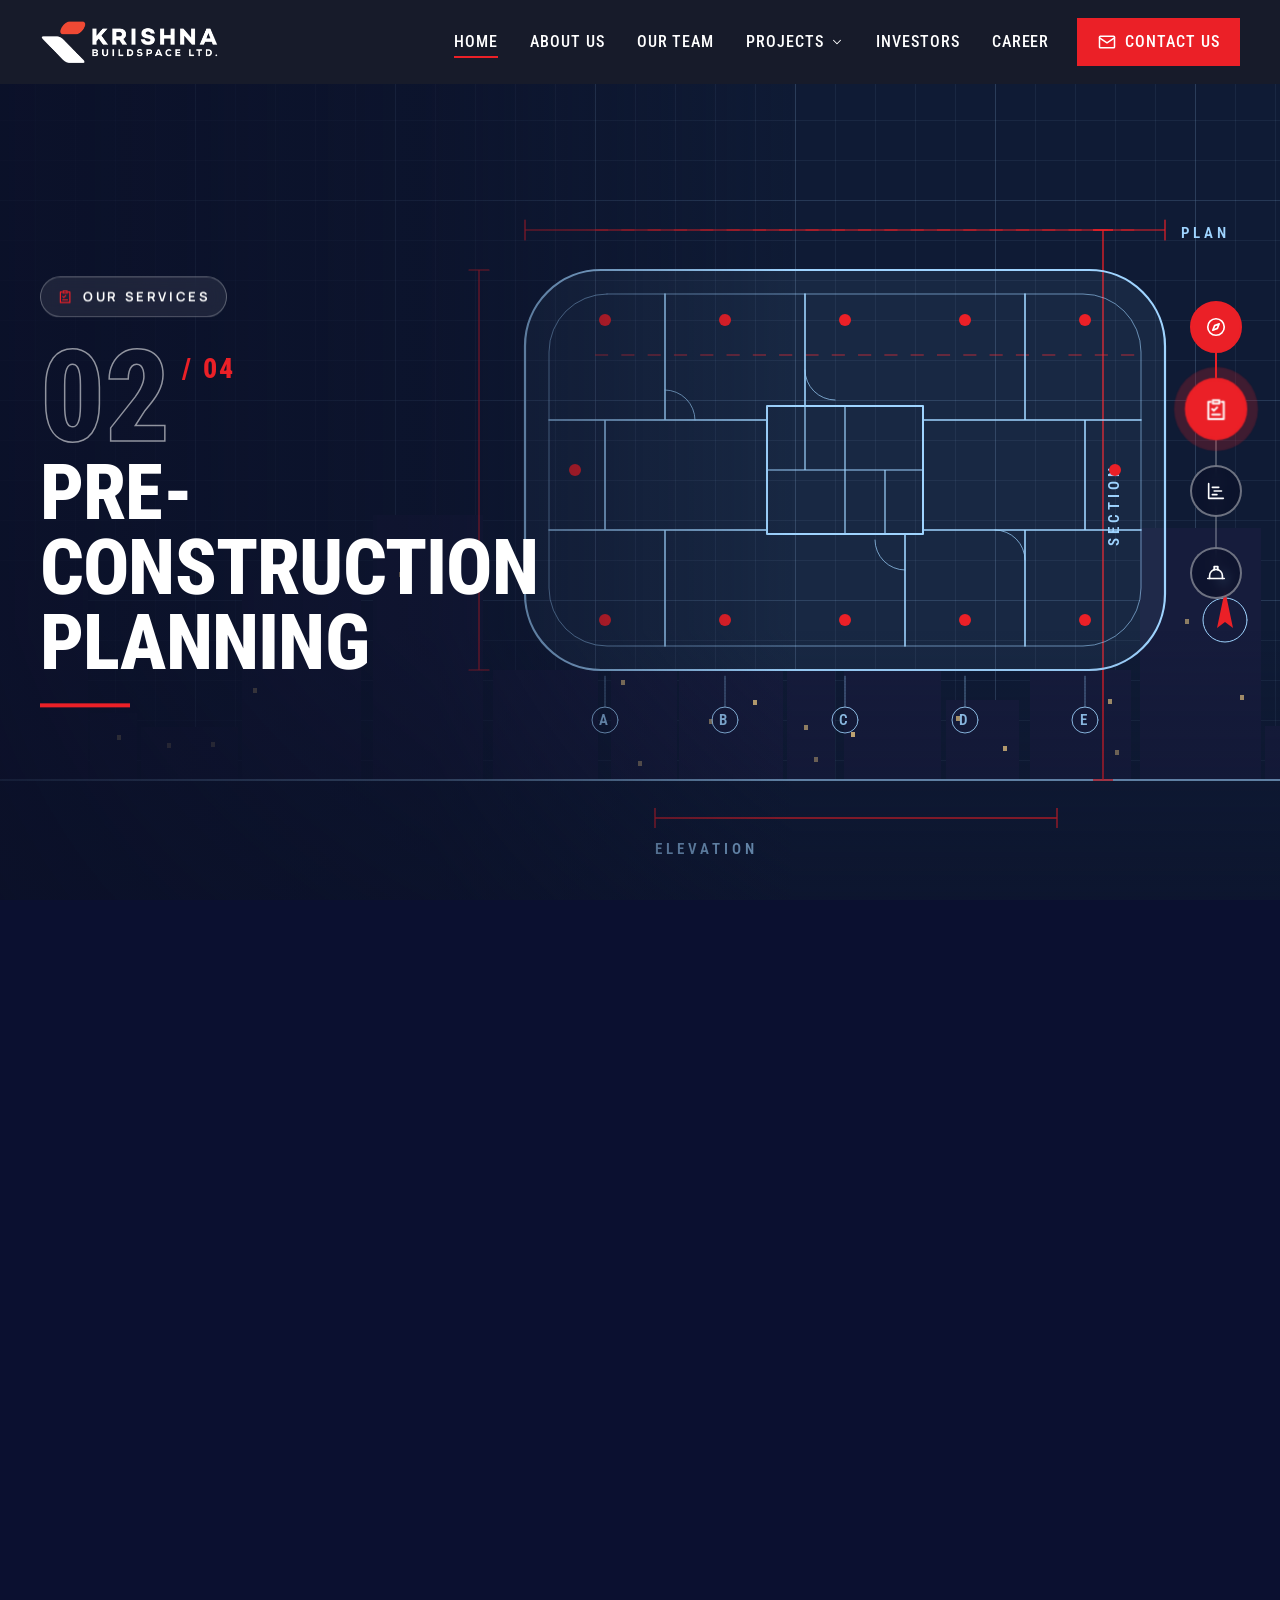
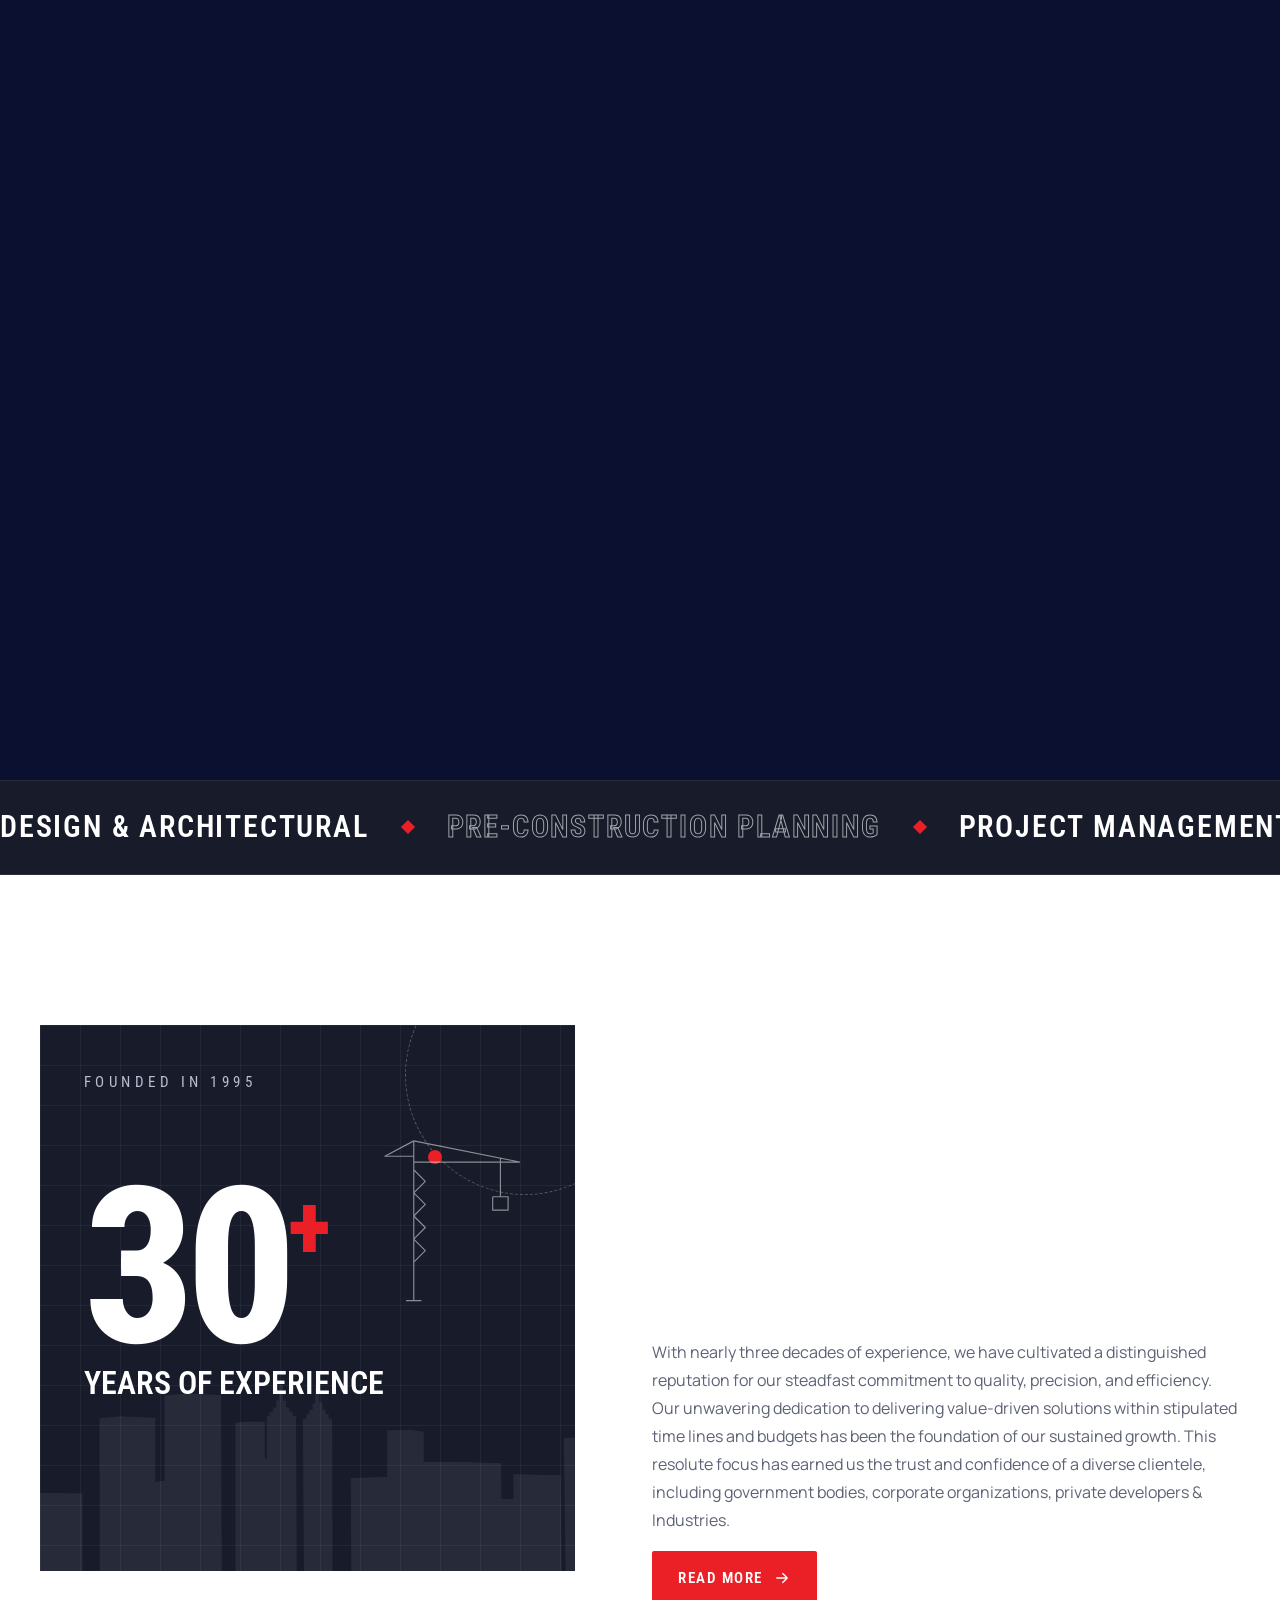
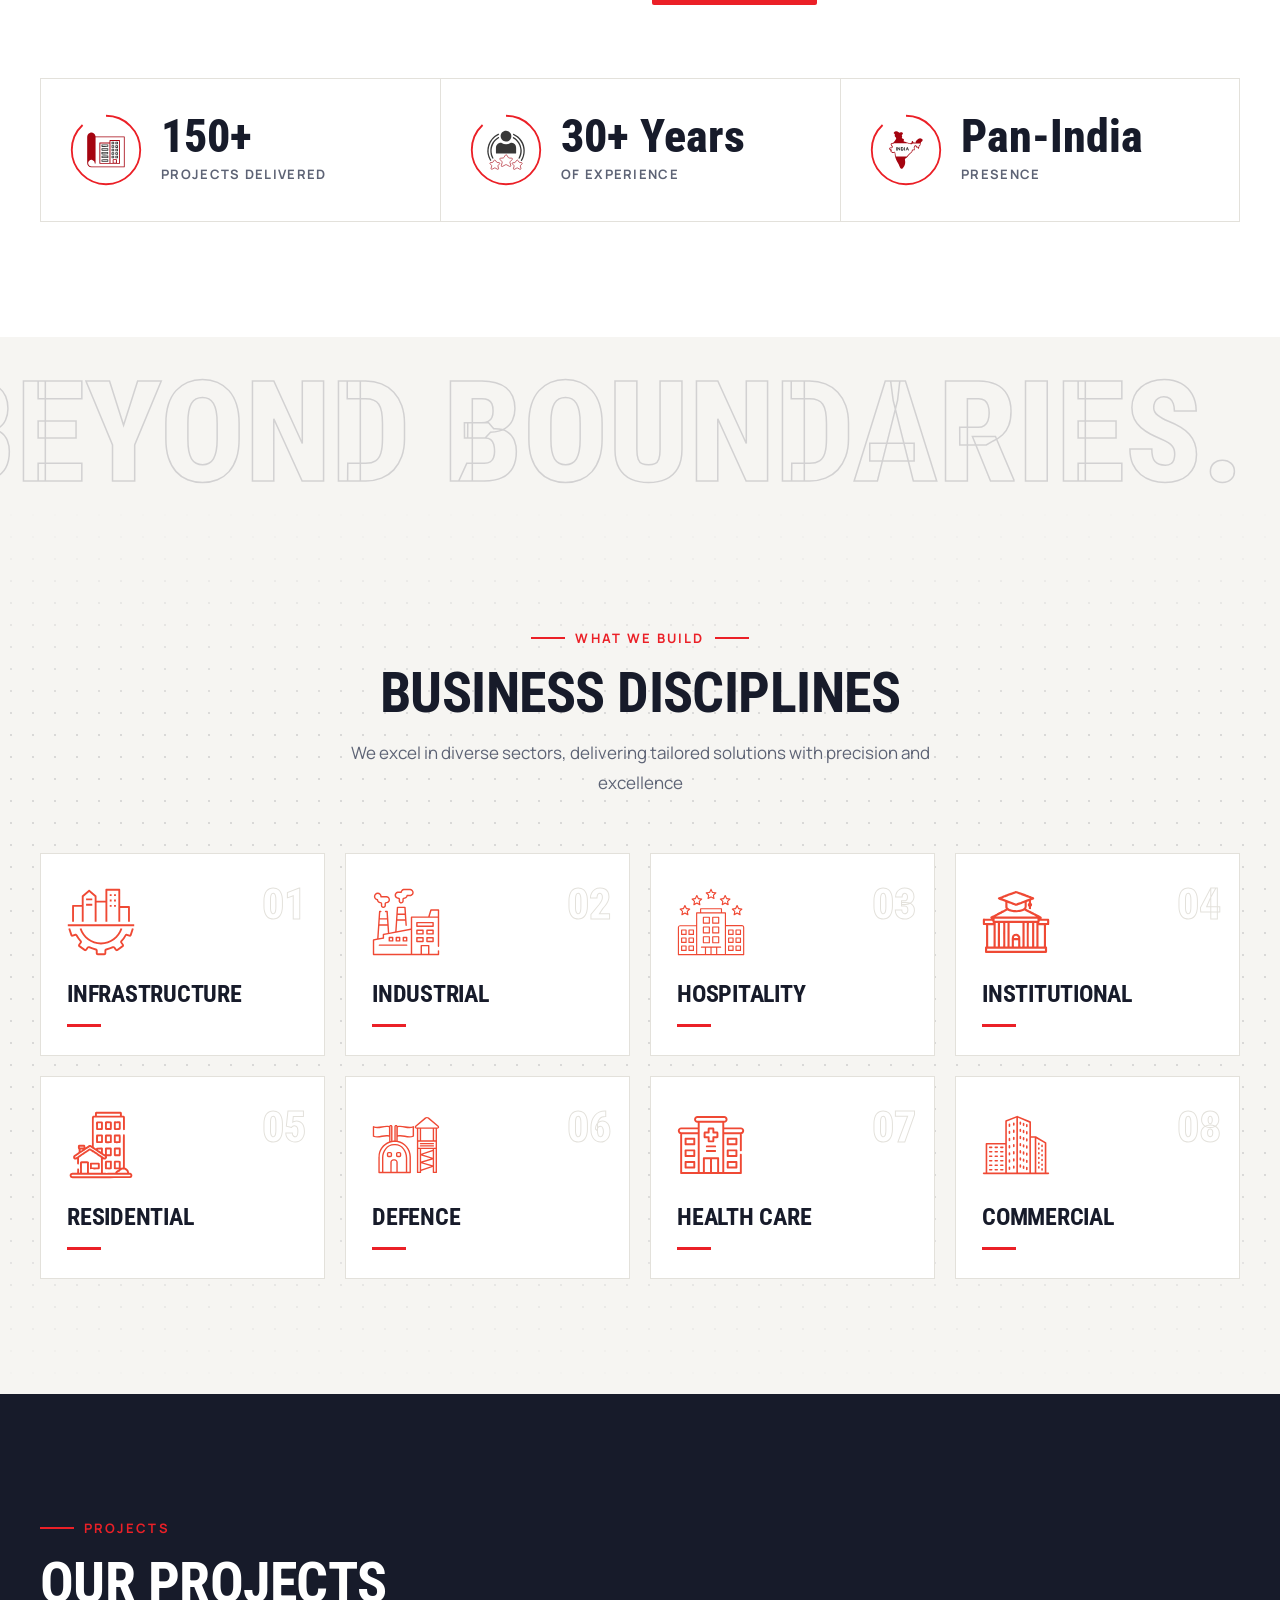
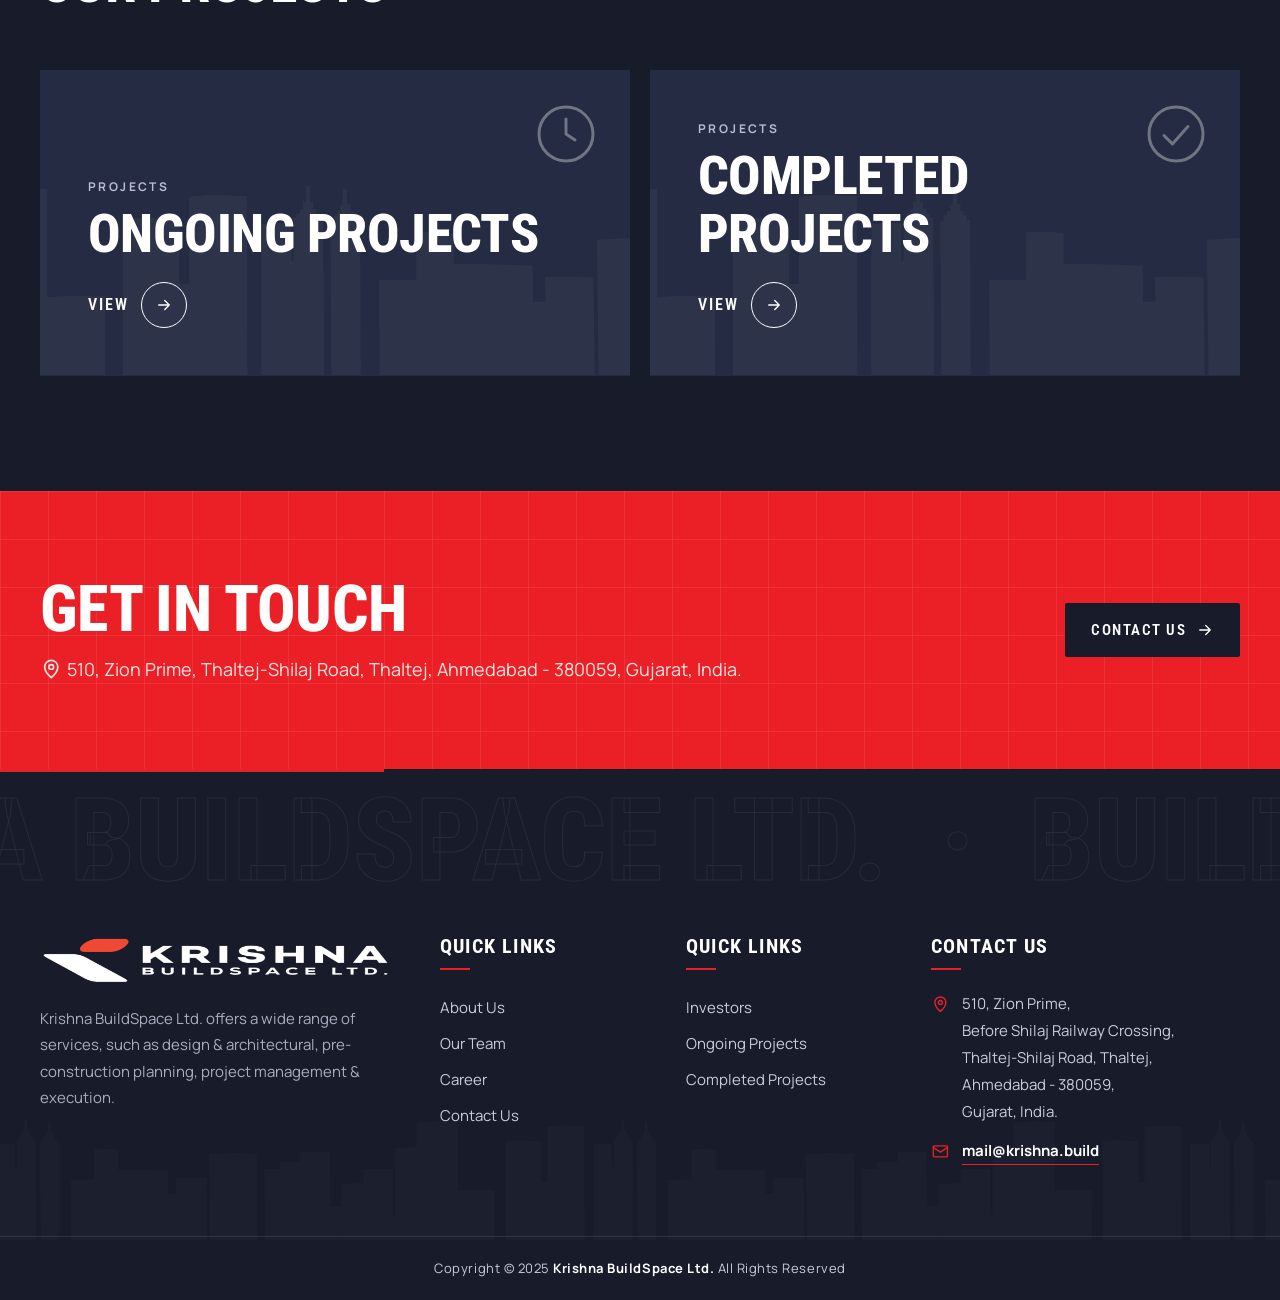
==== commit c2ae7864: "Add cinematic scroll-scrubbed hero to the home page The home hero now pins to the screen and scrolli" ====
--- a/index.html
+++ b/index.html
@@ -20,6 +20,7 @@
 <link rel="preconnect" href="https://fonts.gstatic.com" crossorigin>
 <link rel="stylesheet" href="assets/css/site.css">
 <link rel="stylesheet" href="assets/css/motion.css">
+<link rel="stylesheet" href="assets/css/scene.css">
 <noscript><style>[data-reveal]{opacity:1!important;transform:none!important;clip-path:none!important}.preloader{display:none}.hero h1 .w>span,.page-title h1 span,.title .ch{transform:none!important;opacity:1!important}.crumbs{opacity:1!important}.accordion-content{height:auto!important}.projects tbody tr{opacity:1!important;transform:none!important}main{opacity:1!important;transform:none!important}</style></noscript>
 </head>
 <body class="is-home">
@@ -47,40 +48,25 @@
 
 <main>
 
-<section class="hero" data-nav="Home">
-  <div class="hero__grid" aria-hidden="true"></div>
-  <canvas class="hero__fx" aria-hidden="true"></canvas>
-  <div class="hero__gear hero__gear--a" aria-hidden="true"><svg class="ico" aria-hidden="true"><use href="#i-gear"/></svg></div>
-  <div class="hero__gear hero__gear--b" aria-hidden="true"><svg class="ico" aria-hidden="true"><use href="#i-gear"/></svg></div>
-  <div class="wrap hero__in" data-herofade>
-    <div>
-      <div class="hero__tag" data-reveal="up"><span><svg class="ico" aria-hidden="true"><use href="#i-city"/></svg></span>Engineering &amp; Construction Management Company</div>
-      <h1 data-split>Building Beyond <span class="accent">Boundaries.<svg class="scribble" viewBox="0 0 300 14" preserveAspectRatio="none" aria-hidden="true"><path pathLength="1" d="M2 9 C 60 2, 120 13, 180 6 S 270 4, 298 8"/></svg></span></h1>
-      <p class="hero__text" data-reveal="up" style="--d:5">Krishna BuildSpace Ltd. offers a wide range of services, such as design &amp; architectural, pre-construction planning, project management &amp; execution.</p>
-      <div class="hero__cta" data-reveal="up" style="--d:7">
-        <a class="btn" href="ongoing-projects.html">Our Projects <svg class="ico arr" aria-hidden="true"><use href="#i-arrow"/></svg></a>
-        <a class="btn btn--ghost" href="about-us.html">About Us</a>
+<section class="hero cine" data-nav="Home">
+  <div class="cine__pin">
+    <svg class="cine__svg" aria-hidden="true" preserveAspectRatio="xMidYMid slice"></svg>
+    <div class="cine__scrim" aria-hidden="true"></div>
+    <div class="wrap cine__in">
+      <div class="cine__stage is-on">
+        <div class="hero__tag"><span><svg class="ico" aria-hidden="true"><use href="#i-city"/></svg></span>Engineering &amp; Construction Management Company</div>
+        <h1 data-split>Building Beyond <span class="accent">Boundaries.<svg class="scribble" viewBox="0 0 300 14" preserveAspectRatio="none" aria-hidden="true"><path d="M2 9 C 60 2, 120 13, 180 6 S 270 4, 298 8"/></svg></span></h1>
+        <p class="hero__text">Krishna BuildSpace Ltd. offers a wide range of services, such as design &amp; architectural, pre-construction planning, project management &amp; execution.</p>
+        <div class="hero__cta">
+          <a class="btn" href="ongoing-projects.html">Our Projects <svg class="ico arr" aria-hidden="true"><use href="#i-arrow"/></svg></a>
+          <a class="btn btn--ghost" href="about-us.html">About Us</a>
+        </div>
       </div>
+      <div class="cine__stage" aria-hidden="true"><span class="cine__k"><svg class="ico" aria-hidden="true"><use href="#i-compass"/></svg>Our Services</span><span class="cine__n">01<small>/ 04</small></span><h2>Design &amp; Architectural</h2></div><div class="cine__stage" aria-hidden="true"><span class="cine__k"><svg class="ico" aria-hidden="true"><use href="#i-clipboard"/></svg>Our Services</span><span class="cine__n">02<small>/ 04</small></span><h2>Pre-Construction Planning</h2></div><div class="cine__stage" aria-hidden="true"><span class="cine__k"><svg class="ico" aria-hidden="true"><use href="#i-gantt"/></svg>Our Services</span><span class="cine__n">03<small>/ 04</small></span><h2>Project Management</h2></div><div class="cine__stage" aria-hidden="true"><span class="cine__k"><svg class="ico" aria-hidden="true"><use href="#i-hardhat"/></svg>Our Services</span><span class="cine__n">04<small>/ 04</small></span><h2>Execution</h2><div class="hero__cta"><a class="btn" href="ongoing-projects.html" tabindex="-1">Our Projects <svg class="ico arr" aria-hidden="true"><use href="#i-arrow"/></svg></a></div></div>
     </div>
-    <div class="hero__art" data-reveal="zoom" style="--d:3">
-      <div class="hero__disc" data-depth="-14" aria-hidden="true"></div>
-      <div class="hero__ring" aria-hidden="true"></div>
-      <i class="cloud cloud--a" aria-hidden="true"></i><i class="cloud cloud--b" aria-hidden="true"></i><i class="cloud cloud--c" aria-hidden="true"></i>
-      <svg class="hero__dim" viewBox="0 0 400 400" preserveAspectRatio="none" aria-hidden="true">
-        <path pathLength="1" d="M14 60V340M6 60h16M6 340h16"/><path pathLength="1" d="M70 388H360M70 380v16M360 380v16"/>
-      </svg>
-      <span class="hero__dimlbl hero__dimlbl--v" aria-hidden="true">Since 1995</span>
-      <span class="hero__dimlbl hero__dimlbl--h" aria-hidden="true">Building Beyond Boundaries</span>
-      <div class="hero__img" data-depth="18">
-        <img src="assets/images/img-slider.png" alt="Illustration of tower cranes constructing a building" width="2000" height="2000">
-        <i class="beacon" aria-hidden="true"></i>
-      </div>
-      <div class="chip chip--a" data-depth="34"><svg class="ico" aria-hidden="true"><use href="#i-calendar"/></svg><b>1995</b><small>Founded<br>in</small></div>
-      <div class="chip chip--b" data-depth="-26"><svg class="ico" aria-hidden="true"><use href="#i-pin"/></svg><b>Pan-India</b><small>Presence</small></div>
-    </div>
+    <ol class="cine__rail" aria-label="Our services"><li class="cine__railline" aria-hidden="true"><i></i></li><li><button type="button" aria-label="Design &amp; Architectural"><svg class="ico" aria-hidden="true"><use href="#i-compass"/></svg><span>Design &amp; Architectural</span></button></li><li><button type="button" aria-label="Pre-Construction Planning"><svg class="ico" aria-hidden="true"><use href="#i-clipboard"/></svg><span>Pre-Construction Planning</span></button></li><li><button type="button" aria-label="Project Management"><svg class="ico" aria-hidden="true"><use href="#i-gantt"/></svg><span>Project Management</span></button></li><li><button type="button" aria-label="Execution"><svg class="ico" aria-hidden="true"><use href="#i-hardhat"/></svg><span>Execution</span></button></li></ol>
+    <div class="cine__hint" aria-hidden="true"><span class="scroll-cue"></span>Scroll</div>
   </div>
-  <div class="hero__sky" aria-hidden="true"></div>
-  <span class="scroll-cue" aria-hidden="true"></span>
 </section>
 
 <div class="marquee" aria-hidden="true"><div class="marquee__track"><span>Design &amp; Architectural</span><span>Pre-Construction Planning</span><span>Project Management</span><span>Execution</span><span>Design &amp; Architectural</span><span>Pre-Construction Planning</span><span>Project Management</span><span>Execution</span><span>Design &amp; Architectural</span><span>Pre-Construction Planning</span><span>Project Management</span><span>Execution</span><span>Design &amp; Architectural</span><span>Pre-Construction Planning</span><span>Project Management</span><span>Execution</span></div></div>
@@ -112,13 +98,6 @@
       <div class="stat"><span class="stat__ico"><svg viewBox="0 0 80 80" aria-hidden="true"><circle cx="40" cy="40" r="37" pathLength="1"/></svg><img src="assets/images/icons/experience.svg" alt="" width="44" height="44"></span><div><b><span data-count="30">30</span>+ Years</b><span>of Experience</span></div></div>
       <div class="stat"><span class="stat__ico"><svg viewBox="0 0 80 80" aria-hidden="true"><circle cx="40" cy="40" r="37" pathLength="1"/></svg><img src="assets/images/icons/pan-india.svg" alt="" width="44" height="44"></span><div><b>Pan-India</b><span>Presence</span></div></div>
     </div>
-  </div>
-</section>
-
-<section class="sec sec--navy services" data-nav="Services">
-  <div class="wrap">
-    <div class="sec-head centered" data-reveal="up"><span class="eyebrow">What We Offer</span><h2 class="title" data-chars>Our Services</h2><p class="subtitle">Krishna BuildSpace Ltd. offers a wide range of services, such as design &amp; architectural, pre-construction planning, project management &amp; execution.</p></div>
-    <ol class="steps"><li class="steps__line" aria-hidden="true"><i></i></li><li class="step"><span class="step__node"><svg class="ico" aria-hidden="true"><use href="#i-compass"/></svg></span><span class="step__n">01</span><h3>Design &amp; Architectural</h3></li><li class="step"><span class="step__node"><svg class="ico" aria-hidden="true"><use href="#i-clipboard"/></svg></span><span class="step__n">02</span><h3>Pre-Construction Planning</h3></li><li class="step"><span class="step__node"><svg class="ico" aria-hidden="true"><use href="#i-gantt"/></svg></span><span class="step__n">03</span><h3>Project Management</h3></li><li class="step"><span class="step__node"><svg class="ico" aria-hidden="true"><use href="#i-hardhat"/></svg></span><span class="step__n">04</span><h3>Execution</h3></li></ol>
   </div>
 </section>
 
@@ -183,6 +162,7 @@
 <div class="toast" role="status" aria-live="polite"></div>
 <script src="assets/js/site.js"></script>
 <script src="assets/js/motion.js"></script>
+<script src="assets/js/scene.js"></script>
 
 </body>
 </html>
--- a/assets/css/motion.css
+++ b/assets/css/motion.css
@@ -83,53 +83,6 @@
 .btn--ghost .ripple { background: rgba(23, 27, 42, .2); }
 @keyframes ripple { to { transform: scale(1); opacity: 0; } }
 
-/* ---------- Hero ---------- */
-/* M30 particle network */
-.hero__fx { position: absolute; inset: 0; width: 100%; height: 100%; pointer-events: none; }
-/* M42 rotating gears */
-.hero__gear { position: absolute; color: rgba(23, 27, 42, .08); pointer-events: none; }
-.hero__gear .ico { width: 100%; height: 100%; stroke-width: .7; }
-.hero__gear--a { width: 220px; height: 220px; left: -70px; bottom: 60px; animation: spin 38s linear infinite; }
-.hero__gear--b { width: 120px; height: 120px; left: 96px; bottom: 12px; animation: spin 21s linear infinite reverse; }
-/* M32 underline scribble draws under the accent word */
-.hero h1 .accent { display: inline-block; }
-.scribble { position: absolute; left: 0; right: 0; bottom: -.06em; width: 100%; height: .16em; overflow: visible; }
-.scribble { clip-path: inset(-10px 100% -10px 0); }
-.scribble path { fill: none; stroke: var(--navy); stroke-width: 3; stroke-linecap: round; vector-effect: non-scaling-stroke; }
-.is-loaded .scribble { animation: wipe 1.1s var(--ease) 1.1s both; }
-@keyframes wipe { to { clip-path: inset(-10px -10px -10px 0); } }
-/* M33 tag icon pulse ring */
-.hero__tag span { position: relative; }
-.hero__tag span::after { content: ""; position: absolute; inset: 0; border-radius: 50%; border: 2px solid var(--red); animation: pulse 2.4s var(--ease) infinite; }
-.hero__tag .ico { color: #fff; width: 16px; height: 16px; }
-@keyframes pulse { 0% { transform: scale(1); opacity: .8; } 100% { transform: scale(2.1); opacity: 0; } }
-.hero__img { position: relative; max-width: 620px; margin-left: auto; }
-.hero__art .hero__img img { max-width: none; margin: 0; }
-/* M40 beacon light on the crane tip */
-.beacon { position: absolute; left: 26.2%; top: 5.2%; width: 8px; height: 8px; margin: -4px; border-radius: 50%; background: var(--red); box-shadow: 0 0 0 0 rgba(235, 32, 39, .7); animation: beacon 1.6s ease-out infinite; }
-@keyframes beacon { 0% { box-shadow: 0 0 0 0 rgba(235, 32, 39, .7); opacity: 1; } 70% { box-shadow: 0 0 0 16px rgba(235, 32, 39, 0); opacity: .5; } 100% { box-shadow: 0 0 0 0 rgba(235, 32, 39, 0); opacity: 1; } }
-/* M39 drifting clouds */
-.cloud { position: absolute; width: 90px; height: 26px; border-radius: 30px; background: #fff; box-shadow: 0 6px 14px rgba(23, 27, 42, .06); opacity: .9; animation: cloud linear infinite; z-index: 1; }
-.cloud::before, .cloud::after { content: ""; position: absolute; background: #fff; border-radius: 50%; }
-.cloud::before { width: 38px; height: 38px; left: 14px; top: -18px; }
-.cloud::after { width: 28px; height: 28px; right: 16px; top: -12px; }
-.cloud--a { top: 8%; left: 8%; animation-duration: 26s; }
-.cloud--b { top: 22%; left: 58%; transform: scale(.7); animation-duration: 34s; animation-delay: -12s; }
-.cloud--c { top: 2%; left: 40%; transform: scale(.5); animation-duration: 42s; animation-delay: -25s; }
-@keyframes cloud { 0% { translate: -60px 0; opacity: 0; } 12%, 88% { opacity: .9; } 100% { translate: 160px 0; opacity: 0; } }
-/* M41 blueprint dimension lines */
-.hero__dim { position: absolute; inset: 0; width: 100%; height: 100%; overflow: visible; pointer-events: none; }
-.hero__dim path { fill: none; stroke: var(--red); stroke-width: 1.2; vector-effect: non-scaling-stroke; opacity: .7; }
-.hero__dim path:first-child { clip-path: inset(0 0 100% 0); transition: clip-path 1.4s var(--ease) 1s; }
-.hero__dim path + path { clip-path: inset(0 100% 0 0); transition: clip-path 1.4s var(--ease) 1.6s; }
-.hero__art.is-in .hero__dim path { clip-path: inset(0); }
-.hero__dimlbl { position: absolute; font-family: var(--font-heading); font-size: 11px; letter-spacing: .3em; text-transform: uppercase; color: var(--red); white-space: nowrap; opacity: 0; transition: opacity .8s 2.4s; }
-.hero__art.is-in .hero__dimlbl { opacity: .85; }
-.hero__dimlbl--v { display: none; }
-.hero__dimlbl--h { left: 54%; bottom: 3%; transform: translate(-50%, 50%); background: var(--paper); padding: 0 8px; }
-.chip .ico { color: var(--red); width: 22px; height: 22px; }
-.hero__in { will-change: transform, opacity; }
-
 /* ---------- Titles: M52 letters rise one by one ---------- */
 .title .wd { display: inline-block; white-space: nowrap; }
 .title .ch { display: inline-block; opacity: 0; transform: translateY(.6em) rotate(6deg); transition: opacity .6s var(--ease), transform .7s var(--ease); transition-delay: calc(var(--c) * 22ms + 120ms); }
@@ -153,20 +106,6 @@
 /* M48 corner bracket grows */
 .about-corner { transform: scale(0); transform-origin: left bottom; transition: transform .9s var(--ease) .5s; }
 .about-wrap.is-in .about-corner { transform: none; }
-
-/* ---------- Services timeline (M49–M51) ---------- */
-.steps { position: relative; list-style: none; margin: 0; padding: 0; display: grid; grid-template-columns: repeat(4, 1fr); gap: 20px; }
-.steps__line { position: absolute; left: 12.5%; right: 12.5%; top: 38px; height: 2px; background: rgba(255, 255, 255, .14); }
-.steps__line i { position: absolute; inset: 0; background: var(--red); transform: scaleX(var(--p, 0)); transform-origin: left; }
-.steps__line i::after { content: ""; position: absolute; right: -6px; top: -5px; width: 12px; height: 12px; border-radius: 50%; background: var(--red); box-shadow: 0 0 0 6px rgba(235, 32, 39, .25); }
-.step { position: relative; text-align: center; padding: 0 8px; }
-.step__node { position: relative; z-index: 1; width: 78px; height: 78px; margin: 0 auto 22px; border-radius: 50%; display: grid; place-items: center; background: var(--navy); border: 2px solid rgba(255, 255, 255, .2); color: #8d93a8; transition: border-color .5s, background .5s, color .5s, transform .6s var(--ease), box-shadow .5s; }
-.step__node .ico { width: 32px; height: 32px; }
-.step.is-on .step__node { border-color: var(--red); background: var(--red); color: #fff; transform: scale(1.1); box-shadow: 0 0 0 10px rgba(235, 32, 39, .14); }
-.step:hover .step__node { transform: scale(1.16) rotate(-6deg); }
-.step__n { display: block; font-family: var(--font-heading); font-size: 14px; letter-spacing: .3em; color: var(--red); margin-bottom: 6px; }
-.step h3 { font-size: clamp(20px, 2.1vw, 26px); text-transform: uppercase; color: #fff; opacity: .45; transform: translateY(10px); transition: opacity .6s, transform .6s var(--ease); }
-.step.is-on h3 { opacity: 1; transform: none; }
 
 /* ---------- M54 giant outlined line driven by scroll ---------- */
 .bigword { overflow: hidden; background: var(--paper); padding: 26px 0 0; }
@@ -338,29 +277,19 @@
 @keyframes focus-in { from { outline-offset: 10px; outline-color: transparent; } }
 
 @media (max-width: 860px) {
-  .steps { grid-template-columns: 1fr; gap: 26px; }
-  .steps__line { left: 38px; right: auto; top: 39px; bottom: 39px; width: 2px; height: auto; }
-  .steps__line i { transform: scaleY(var(--p, 0)); transform-origin: top; }
-  .steps__line i::after { right: -5px; top: auto; bottom: -6px; }
-  .step { display: grid; grid-template-columns: 78px 1fr; grid-template-rows: auto auto; column-gap: 20px; text-align: left; align-items: center; padding: 0; }
-  .step__node { grid-row: 1 / 3; margin: 0; }
-  .step__n { align-self: end; margin: 0; }
-  .step h3 { align-self: start; }
-  .hero__gear, .hero__dim, .hero__dimlbl, .page-title__ico { display: none; }
-  .cloud { display: none; }
+  .page-title__ico { display: none; }
   .map__card { left: 10px; bottom: 10px; }
 }
 
 @media (prefers-reduced-motion: reduce) {
   main { opacity: 1; }
-  .title .ch, .aspect li, .accordion-item .investor-item, .accordion-item .accordion-content > p, .step h3 { opacity: 1; transform: none; }
+  .title .ch, .aspect li, .accordion-item .investor-item, .accordion-item .accordion-content > p { opacity: 1; transform: none; }
   .sec-head .eyebrow { opacity: 1; letter-spacing: .16em; }
   .ico.draw, .page-title__ico .ico { stroke-dashoffset: 0; }
   .about-art__crane path { stroke-dashoffset: 0; }
-  .scribble, .hero__dim path { clip-path: none; }
   [data-curtain]::before { display: none; }
-  .map__card, .hero__dimlbl { opacity: 1; transform: none; }
+  .map__card { opacity: 1; transform: none; }
   .about-corner { transform: none; }
   .stat__ico circle { stroke-dashoffset: .12; }
-  .cur, .hero__fx { display: none; }
+  .cur { display: none; }
 }
--- a/assets/css/scene.css
+++ b/assets/css/scene.css
@@ -0,0 +1,111 @@
+/* Krishna BuildSpace Ltd. — cinematic scroll-scrubbed home hero (see assets/js/scene.js) */
+
+.hero.cine { padding: 0; min-height: 0; display: block; overflow: visible; background: #0b1030; height: 100vh; height: 100svh; }
+.hero.cine.is-live { height: 620vh; }                 /* scroll distance that "plays" the scene */
+.cine__pin { position: sticky; top: 0; height: 100vh; height: 100svh; overflow: hidden; }
+.cine__svg { position: absolute; inset: 0; width: 100%; height: 100%; display: block; }
+.cine__scrim { position: absolute; inset: 0; pointer-events: none; background: linear-gradient(90deg, rgba(11, 16, 40, .88) 0%, rgba(11, 16, 40, .6) 34%, rgba(11, 16, 40, 0) 62%), linear-gradient(0deg, rgba(11, 16, 40, .45), rgba(11, 16, 40, 0) 30%); }
+
+/* captions */
+.cine__in { position: relative; height: 100%; }
+.cine__stage { position: absolute; left: 0; top: 50%; width: min(600px, 100%); transform: translateY(calc(-50% + 46px)); opacity: 0; visibility: hidden; transition: opacity .55s var(--ease), transform .8s var(--ease), visibility 0s .6s; margin-top: calc(var(--header-h) / 2); }
+.cine__stage.is-past { transform: translateY(calc(-50% - 46px)); }
+.cine__stage.is-on { opacity: 1; visibility: visible; transform: translateY(-50%); transition: opacity .7s var(--ease) .15s, transform .9s var(--ease) .15s, visibility 0s; }
+.cine h1 { color: #fff; font-size: clamp(50px, 7.4vw, 104px); }
+.cine .hero__text { color: #d3d8e6; }
+.cine .hero__tag { background: rgba(255, 255, 255, .1); border-color: rgba(255, 255, 255, .22); color: #fff; backdrop-filter: blur(8px); -webkit-backdrop-filter: blur(8px); }
+.cine .btn--ghost { --fg: #fff; box-shadow: inset 0 0 0 1.5px #fff; }
+.cine .btn--ghost::before { background: #fff; }
+.cine .btn--ghost:hover { color: var(--navy); }
+.cine .btn::before { background: #fff; }
+.cine .btn:hover { color: var(--navy); }
+
+/* headline underline + tag pulse (moved here from the old hero) */
+.hero h1 .accent { display: inline-block; }
+.scribble { position: absolute; left: 0; right: 0; bottom: -.06em; width: 100%; height: .16em; overflow: visible; clip-path: inset(-10px 100% -10px 0); }
+.scribble path { fill: none; stroke: #fff; stroke-width: 3; stroke-linecap: round; vector-effect: non-scaling-stroke; }
+.is-loaded .scribble { animation: wipe 1.1s var(--ease) 1.5s both; }
+@keyframes wipe { to { clip-path: inset(-10px -10px -10px 0); } }
+.hero__tag span { position: relative; }
+.hero__tag span::after { content: ""; position: absolute; inset: 0; border-radius: 50%; border: 2px solid var(--red); animation: pulse 2.4s var(--ease) infinite; }
+.hero__tag .ico { color: #fff; width: 16px; height: 16px; }
+@keyframes pulse { 0% { transform: scale(1); opacity: .8; } 100% { transform: scale(2.1); opacity: 0; } }
+/* first-screen entrance */
+.cine__stage:first-child .hero__tag, .cine__stage:first-child .hero__text, .cine__stage:first-child .hero__cta { opacity: 0; transform: translateY(26px); }
+.is-loaded .cine__stage:first-child .hero__tag { animation: fade-up .9s var(--ease) .2s both; }
+.is-loaded .cine__stage:first-child .hero__text { animation: fade-up .9s var(--ease) .9s both; }
+.is-loaded .cine__stage:first-child .hero__cta { animation: fade-up .9s var(--ease) 1.1s both; }
+.cine__svg { transform: scale(1.12); transition: transform 2.4s var(--ease) .2s; }
+.is-loaded .cine__svg { transform: none; }
+
+/* service captions */
+.cine__k { display: inline-flex; align-items: center; gap: 10px; font-size: 13px; font-weight: 700; letter-spacing: .2em; text-transform: uppercase; color: #fff; padding: 8px 16px; border: 1px solid rgba(255, 255, 255, .3); border-radius: 40px; background: rgba(255, 255, 255, .08); backdrop-filter: blur(8px); -webkit-backdrop-filter: blur(8px); }
+.cine__k .ico { color: var(--red); }
+.cine__n { display: block; margin: 26px 0 4px; font-family: var(--font-heading); font-weight: 800; font-size: clamp(70px, 10vw, 150px); line-height: .85; color: transparent; -webkit-text-stroke: 1.5px rgba(255, 255, 255, .55); }
+.cine__n small { font-size: .22em; letter-spacing: .1em; margin-left: 12px; -webkit-text-stroke: 0; color: var(--red); vertical-align: top; position: relative; top: .5em; }
+.cine__stage h2 { color: #fff; font-size: clamp(40px, 6vw, 84px); font-weight: 800; text-transform: uppercase; line-height: .98; }
+.cine__stage h2::after { content: ""; display: block; width: 90px; height: 4px; margin-top: 22px; background: var(--red); transform: scaleX(0); transform-origin: left; transition: transform .9s var(--ease) .4s; }
+.cine__stage.is-on h2::after { transform: scaleX(1); }
+.cine__stage .cine__k, .cine__stage .cine__n, .cine__stage h2, .cine__stage:not(:first-child) .hero__cta { opacity: 0; transform: translateY(24px); transition: opacity .6s var(--ease), transform .8s var(--ease); }
+.cine__stage.is-on .cine__k { opacity: 1; transform: none; transition-delay: .15s; }
+.cine__stage.is-on .cine__n { opacity: 1; transform: none; transition-delay: .25s; }
+.cine__stage.is-on h2 { opacity: 1; transform: none; transition-delay: .35s; }
+.cine__stage.is-on:not(:first-child) .hero__cta { opacity: 1; transform: none; transition-delay: .55s; margin-top: 30px; }
+
+/* progress rail */
+.cine__rail { position: absolute; right: clamp(16px, 3vw, 46px); top: 50%; transform: translateY(-50%); list-style: none; margin: 0; padding: 0; display: grid; gap: 30px; opacity: 0; transition: opacity .6s; }
+.cine[data-stage-now]:not([data-stage-now="0"]) .cine__rail { opacity: 1; }
+.cine__railline { position: absolute; left: 50%; top: 26px; bottom: 26px; width: 2px; margin-left: -1px; background: rgba(255, 255, 255, .25); }
+.cine__railline i { position: absolute; inset: 0; background: var(--red); transform: scaleY(var(--p, 0)); transform-origin: top; }
+.cine__rail button { position: relative; z-index: 1; width: 52px; height: 52px; border-radius: 50%; display: grid; place-items: center; border: 2px solid rgba(255, 255, 255, .4); background: rgba(11, 16, 40, .7); color: #fff; backdrop-filter: blur(6px); -webkit-backdrop-filter: blur(6px); transition: background .4s, border-color .4s, transform .5s var(--ease), box-shadow .4s; }
+.cine__rail button .ico { width: 22px; height: 22px; }
+.cine__rail button.is-on { background: var(--red); border-color: var(--red); }
+.cine__rail button.is-now { transform: scale(1.2); box-shadow: 0 0 0 9px rgba(235, 32, 39, .22); }
+.cine__rail button span { position: absolute; right: 66px; top: 50%; transform: translate(10px, -50%); padding: 5px 12px; background: #fff; color: var(--navy); font-size: 11px; font-weight: 800; letter-spacing: .12em; text-transform: uppercase; white-space: nowrap; opacity: 0; pointer-events: none; transition: opacity .3s, transform .4s var(--ease); }
+.cine__rail button:hover span, .cine__rail button:focus-visible span { opacity: 1; transform: translate(0, -50%); }
+.is-home .dots { display: none; }
+
+/* scroll hint */
+.cine__hint { position: absolute; left: 50%; bottom: 22px; transform: translateX(-50%); display: flex; flex-direction: column; align-items: center; gap: 8px; font-size: 11px; font-weight: 700; letter-spacing: .3em; text-transform: uppercase; color: #fff; opacity: calc(1 - var(--cp, 0) * 12); pointer-events: none; }
+.cine__hint .scroll-cue { position: static; margin: 0; border-color: #fff; opacity: 1; }
+.cine:not(.is-live) .cine__hint { display: none; }
+
+/* inside the SVG */
+.cine-stars circle { animation: twinkle 3.2s ease-in-out infinite; }
+@keyframes twinkle { 50% { opacity: .2; } }
+.cine-cloud > g { animation: cine-drift linear infinite; animation-duration: inherit; animation-delay: inherit; }
+@keyframes cine-drift { from { transform: translateX(-160px); } to { transform: translateX(260px); } }
+.cine-clouds, .cine-stars { transition: transform .6s var(--ease); }
+.cine__svg > g { transition: transform .6s var(--ease); }
+.cine-grid { animation: cine-grid 9s linear infinite; }
+@keyframes cine-grid { to { transform: translate(40px, 40px); } }
+.cine-beacon { animation: twinkle 1.1s steps(2) infinite; }
+.cine .pl { stroke-dasharray: 1; stroke-dashoffset: calc(1 - var(--pd, 0)); }
+.cine .pl--dash { stroke-dasharray: .012 .012; stroke-dashoffset: 0; opacity: calc(var(--pd, 0) * .5); }
+.cine-dims { fill: none; stroke: #eb2027; stroke-width: 1.3; }
+.cine-lbl { font-family: "Roboto Condensed", sans-serif; font-size: 15px; font-weight: 600; letter-spacing: 4px; fill: #9fd4ff; stroke: none; opacity: var(--pd, 0); }
+.cine-cols circle { transform-box: fill-box; transform-origin: center; transform: scale(0); transition: transform .5s cubic-bezier(.3, 1.8, .5, 1); }
+.cine-plan.is-on .cine-cols circle { transform: scale(1); }
+.cine-north { opacity: var(--pd, 0); }
+
+@media (max-width: 860px) {
+  .cine__scrim { background: linear-gradient(180deg, rgba(11, 16, 40, .94) 0%, rgba(11, 16, 40, .78) 40%, rgba(11, 16, 40, 0) 66%); }
+  .cine__stage { top: calc(var(--header-h) + 28px); transform: translateY(40px); margin-top: 0; }
+  .cine__stage.is-past { transform: translateY(-40px); }
+  .cine__stage.is-on { transform: none; }
+  .cine h1 { font-size: clamp(44px, 13vw, 64px); }
+  .cine .hero__text { font-size: 16px; margin: 16px 0 22px; }
+  .cine__n { font-size: 64px; margin-top: 16px; }
+  .cine__stage h2 { font-size: clamp(34px, 10vw, 48px); }
+  .cine__rail { top: auto; bottom: 84px; right: 50%; transform: translateX(50%); display: flex; gap: 26px; }
+  .cine__railline { left: 22px; right: 22px; top: 50%; bottom: auto; width: auto; height: 2px; margin: -1px 0 0; }
+  .cine__railline i { transform: scaleX(var(--p, 0)); transform-origin: left; }
+  .cine__rail button { width: 44px; height: 44px; }
+  .cine__rail button span { display: none; }
+}
+
+@media (prefers-reduced-motion: reduce) {
+  .cine__stage:first-child .hero__tag, .cine__stage:first-child .hero__text, .cine__stage:first-child .hero__cta { opacity: 1; transform: none; }
+  .scribble { clip-path: none; }
+  .cine__svg { transform: none; }
+}
